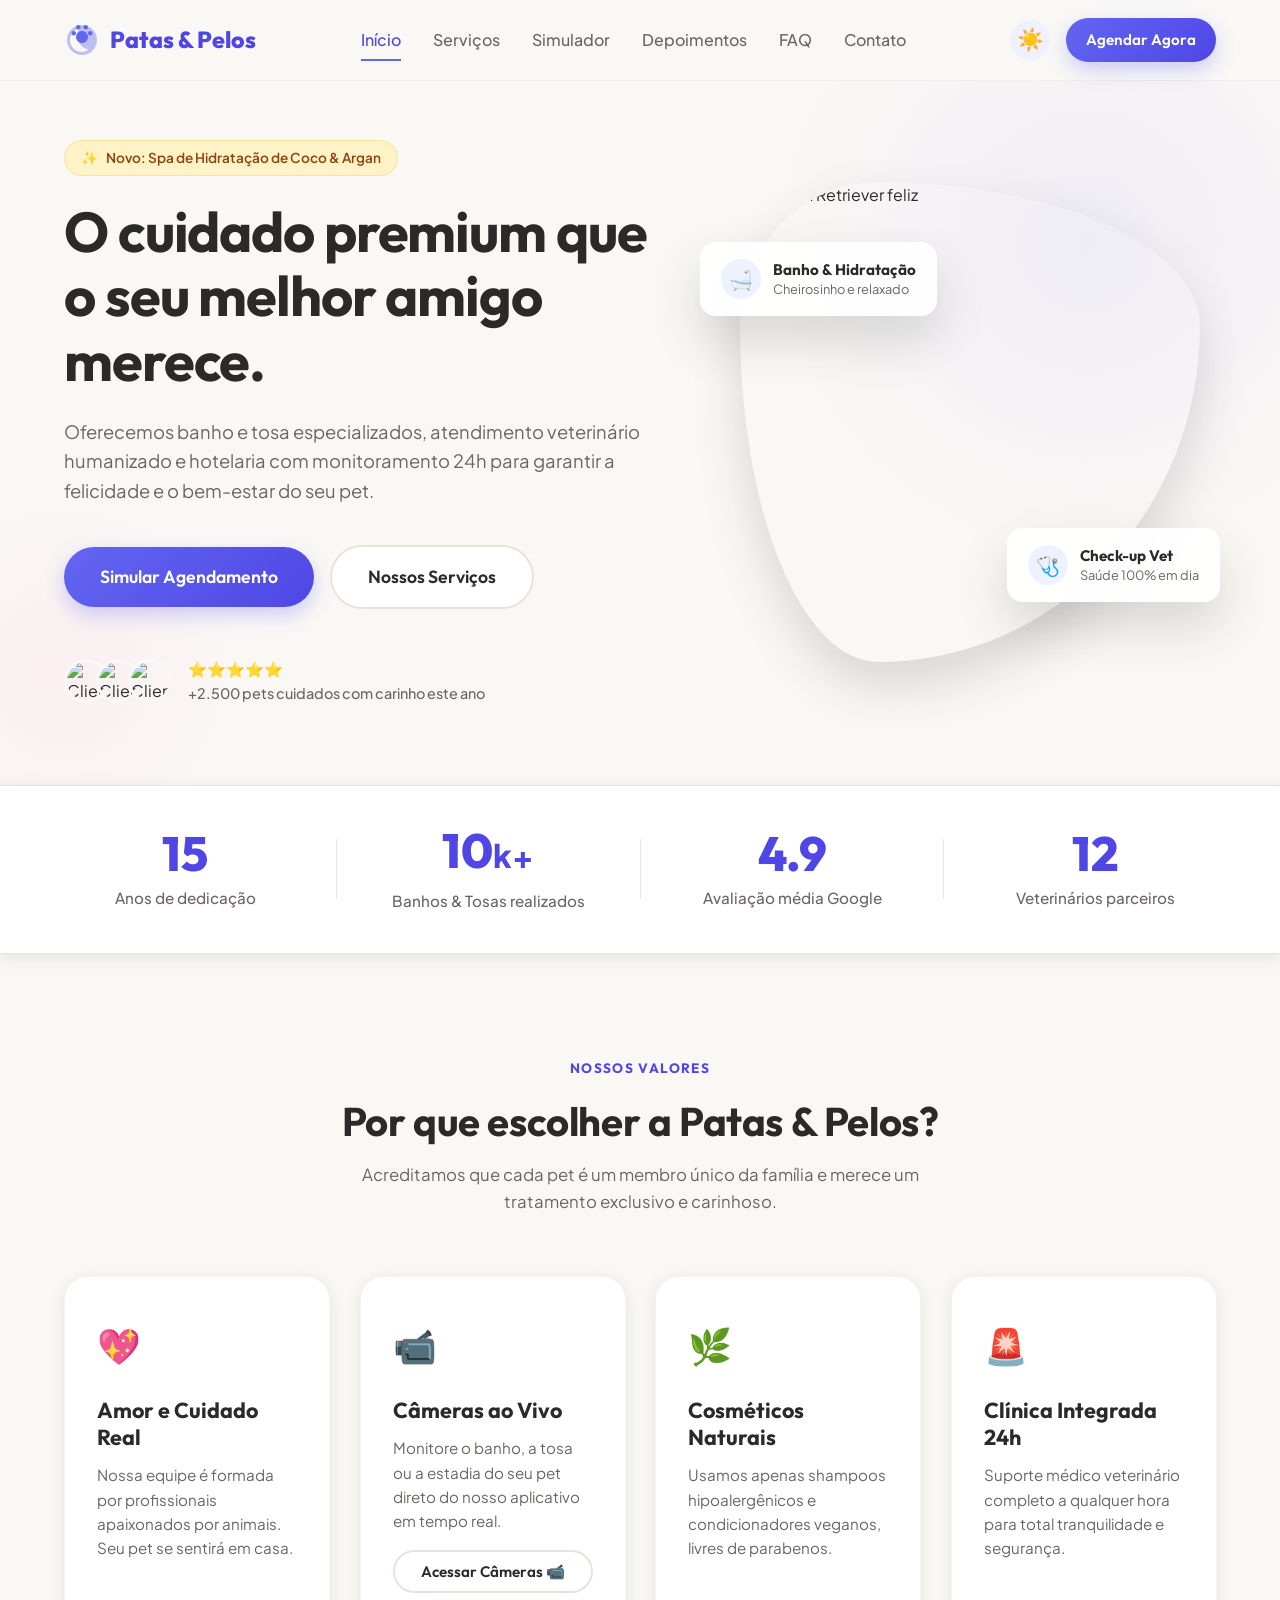
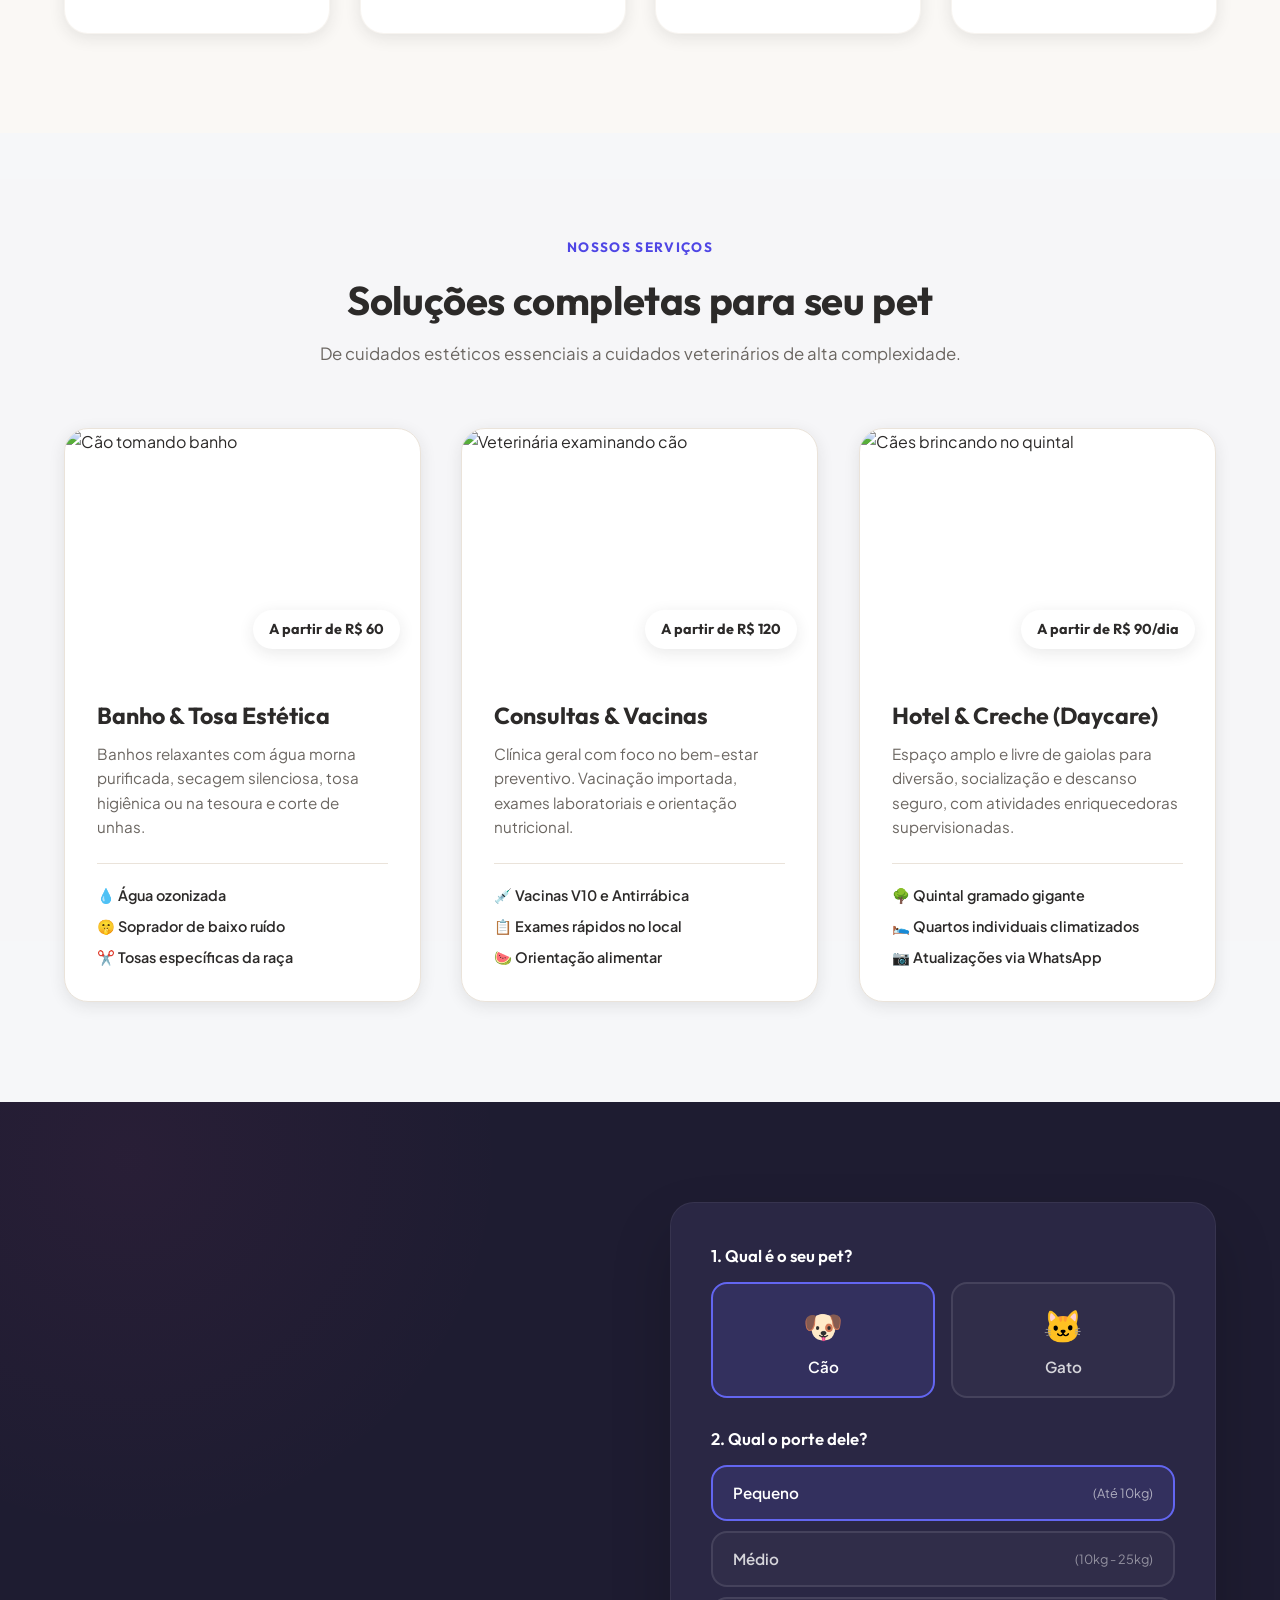
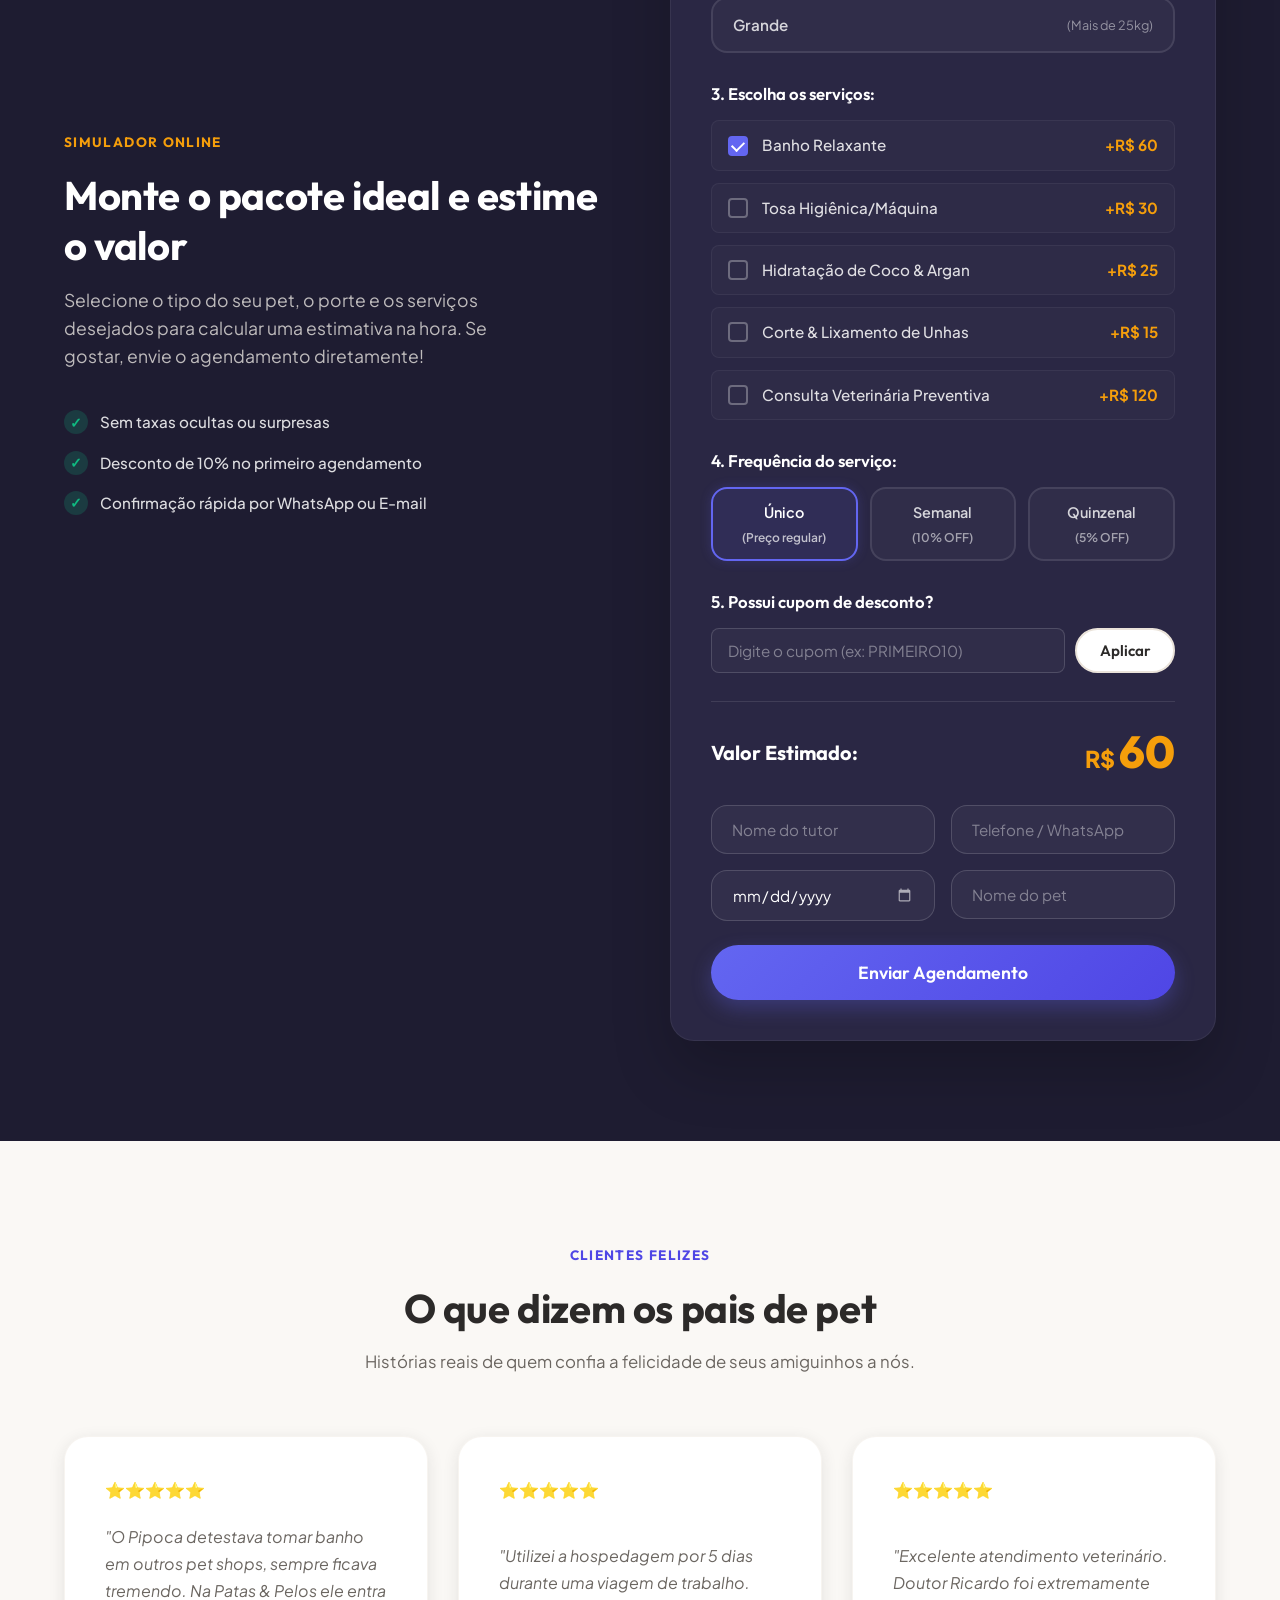
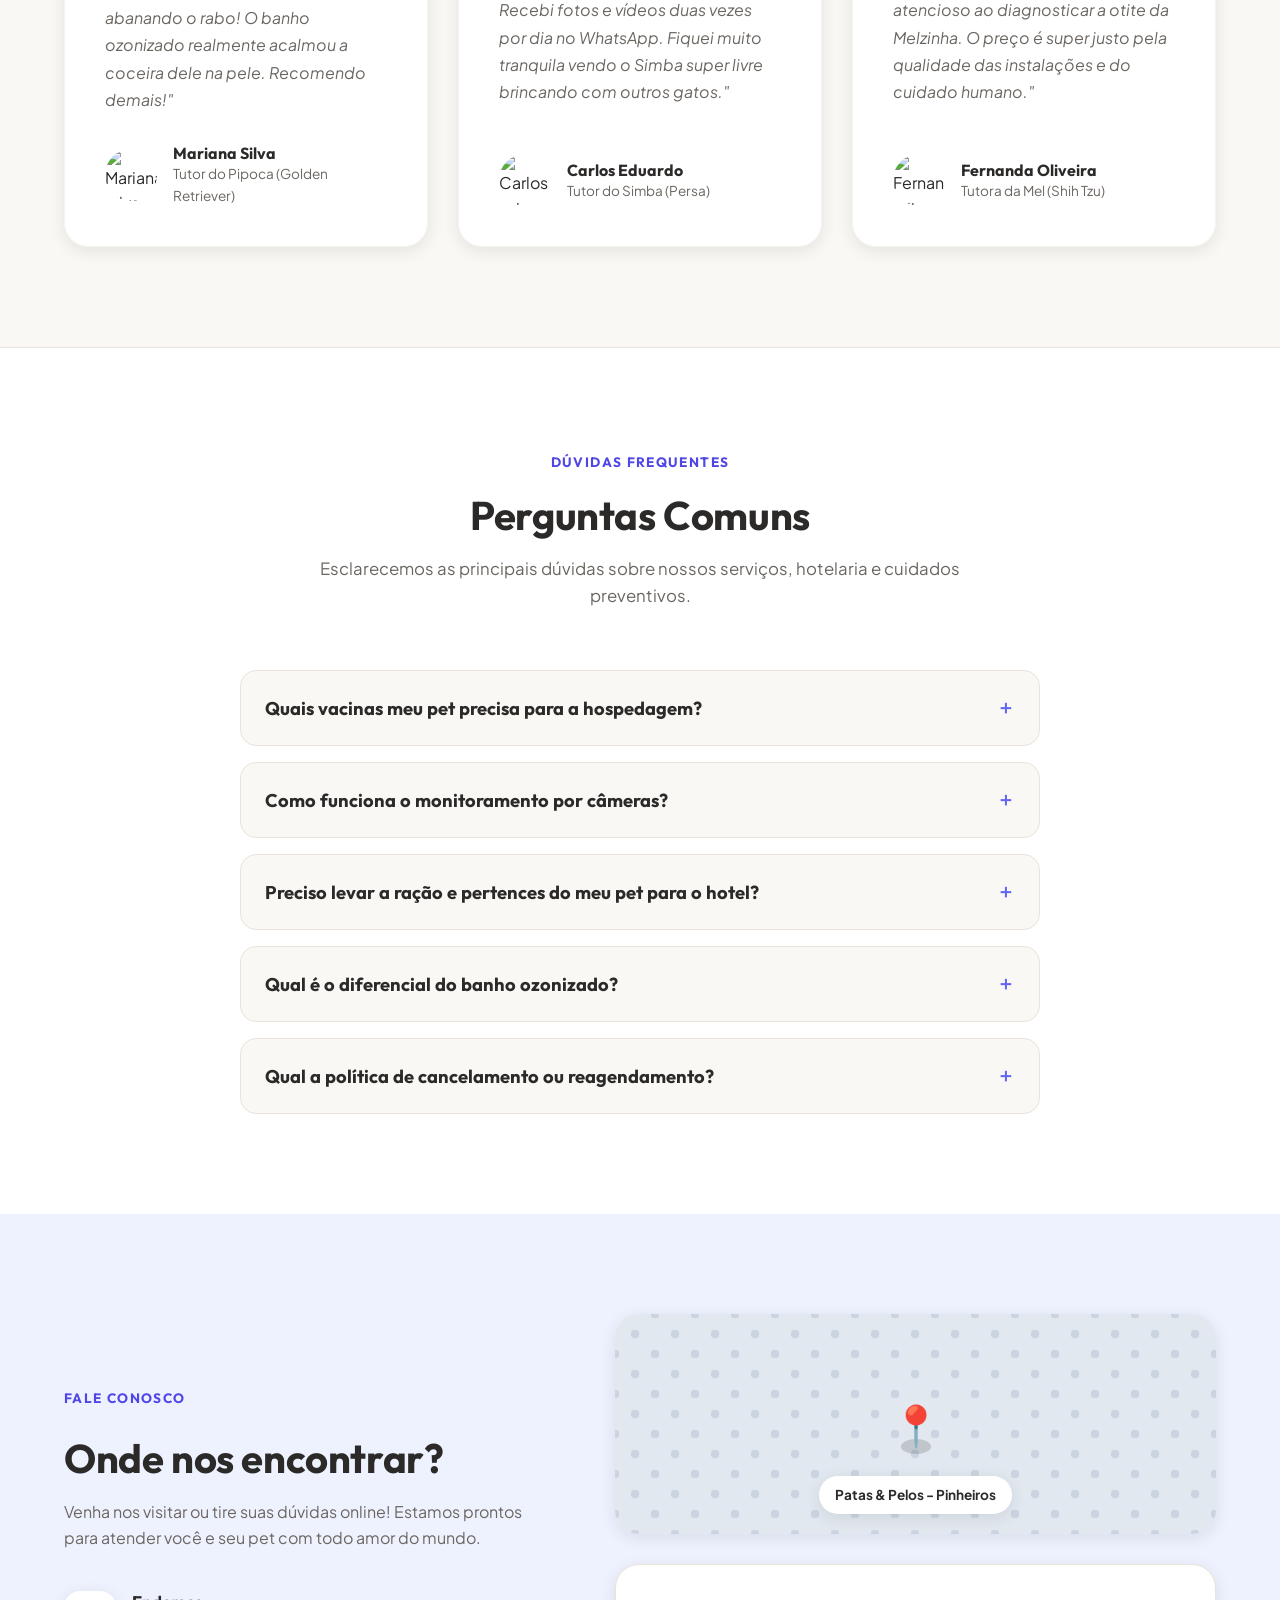
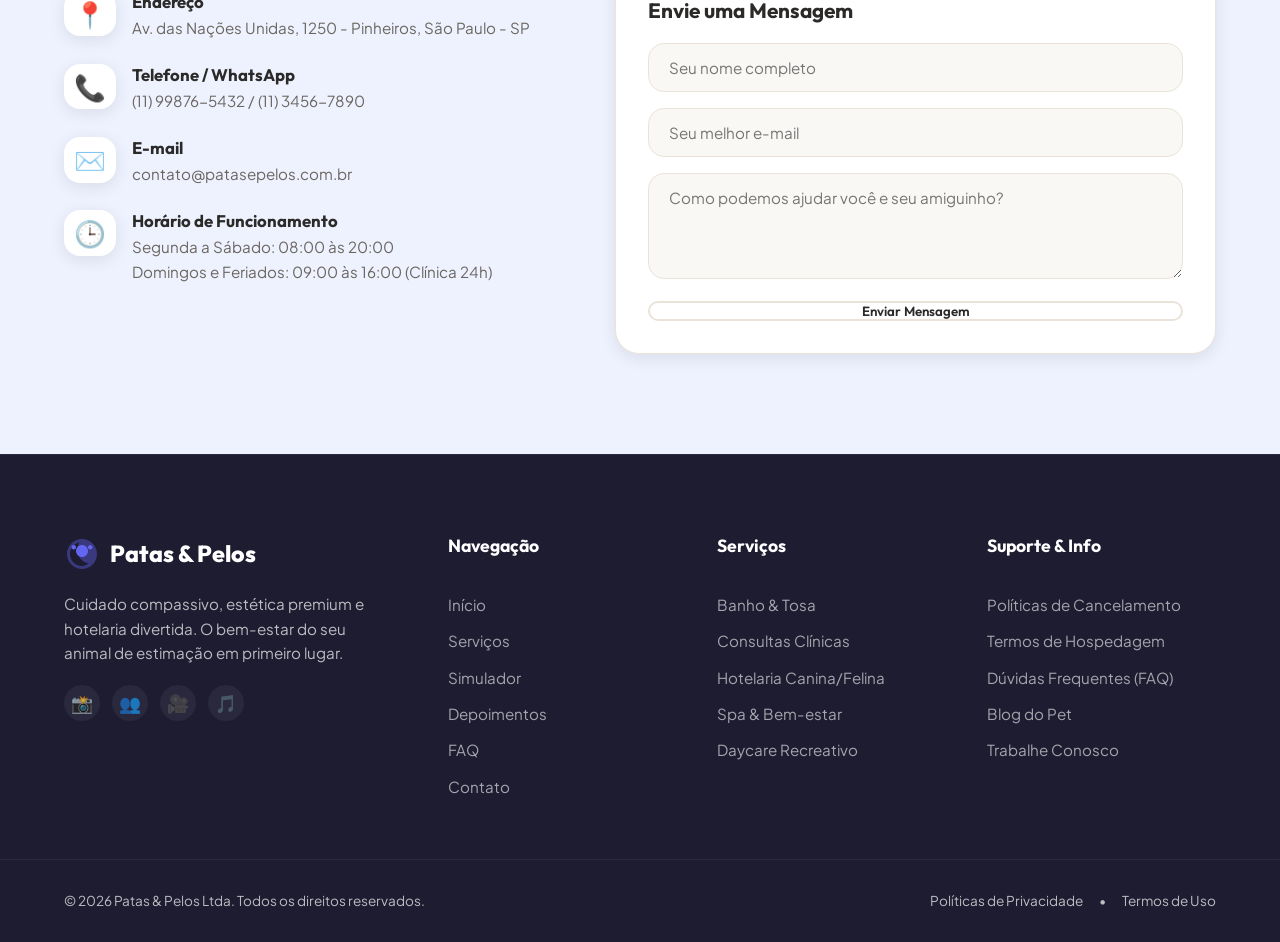
==== index.html @ adc5eb84 "firt-commit" ====
<!DOCTYPE html>
<html lang="pt-BR">
<head>
    <meta charset="UTF-8">
    <meta name="viewport" content="width=device-width, initial-scale=1.0">
    <meta name="description" content="Patas & Pelos - O pet shop premium com banho, tosa, clínica veterinária e hotelaria de excelência para o seu melhor amigo.">
    <title>Patas & Pelos | Pet Shop & Estética Premium</title>
    
    <!-- Google Fonts -->
    <link rel="preconnect" href="https://fonts.googleapis.com">
    <link rel="preconnect" href="https://fonts.gstatic.com" crossorigin>
    <link href="https://fonts.googleapis.com/css2?family=Outfit:wght@300;400;500;600;700;800&family=Plus+Jakarta+Sans:wght@300;400;500;600;700&display=swap" rel="stylesheet">
    
    <!-- Stylesheet -->
    <link rel="stylesheet" href="styles.css">
    <link rel="stylesheet" href="css/animations.css">
</head>
<body>

    <!-- Header / Navigation -->
    <header class="header" id="header">
        <div class="container header-container">
            <a href="#" class="logo" id="nav-logo">
                <svg viewBox="0 0 24 24" fill="none" xmlns="http://www.w3.org/2000/svg" class="logo-icon">
                    <path d="M12 14C14.2091 14 16 12.2091 16 10C16 7.79086 14.2091 6 12 6C9.79086 6 8 7.79086 8 10C8 12.2091 9.79086 14 12 14Z" fill="currentColor"/>
                    <path d="M12 2C6.48 2 2 6.48 2 12C2 17.52 6.48 22 12 22C17.52 22 22 17.52 22 12C22 6.48 17.52 2 12 2ZM12 20C7.58 20 4 16.42 4 12C4 8.24 6.62 5.09 10.14 4.29C9.4 5.92 9 7.71 9 9.61C9 13.96 12.19 17.56 16.3 18.23C15.17 19.34 13.67 20 12 20Z" fill="currentColor" opacity="0.4"/>
                    <path d="M6.5 9C7.32843 9 8 8.32843 8 7.5C8 6.67157 7.32843 6 6.5 6C5.67157 6 5 6.67157 5 7.5C5 8.32843 5.67157 9 6.5 9Z" fill="currentColor"/>
                    <path d="M17.5 9C18.3284 9 19 8.32843 19 7.5C19 6.67157 18.3284 6 17.5 6C16.6716 6 16 6.67157 16 7.5C16 8.32843 16.6716 9 17.5 9Z" fill="currentColor"/>
                    <path d="M9.5 5C10.3284 5 11 4.32843 11 3.5C11 2.67157 10.3284 2 9.5 2C8.67157 2 8 2.67157 8 3.5C8 4.32843 8.67157 5 9.5 5Z" fill="currentColor"/>
                    <path d="M14.5 5C15.3284 5 16 4.32843 16 3.5C16 2.67157 15.3284 2 14.5 2C13.6716 2 13 2.67157 13 3.5C13 4.32843 13.6716 5 14.5 5Z" fill="currentColor"/>
                </svg>
                <span class="logo-text">Patas & Pelos</span>
            </a>
            
            <nav class="nav-menu" id="nav-menu">
                <a href="#inicio" class="nav-link active">Início</a>
                <a href="#servicos" class="nav-link">Serviços</a>
                <a href="#calculadora" class="nav-link">Simulador</a>
                <a href="#depoimentos" class="nav-link">Depoimentos</a>
                <a href="#faq" class="nav-link">FAQ</a>
                <a href="#contato" class="nav-link">Contato</a>
            </nav>

            <div class="header-actions">
                <button class="theme-toggle" id="theme-toggle" aria-label="Alternar Tema">
                    <span class="theme-toggle-icon">☀️</span>
                </button>
                <a href="#calculadora" class="btn btn-primary btn-sm" id="btn-header-cta">Agendar Agora</a>
                <button class="mobile-menu-toggle" id="menu-toggle" aria-label="Abrir Menu">
                    <span class="bar"></span>
                    <span class="bar"></span>
                    <span class="bar"></span>
                </button>
            </div>
        </div>
    </header>

    <!-- Hero Section -->
    <section class="hero" id="inicio">
        <div class="container hero-container">
            <div class="hero-content">
                <div class="badge-promo">
                    <span class="badge-icon">✨</span>
                    <span>Novo: Spa de Hidratação de Coco & Argan</span>
                </div>
                <h1 class="hero-title">O cuidado premium que o seu melhor amigo merece.</h1>
                <p class="hero-subtitle">Oferecemos banho e tosa especializados, atendimento veterinário humanizado e hotelaria com monitoramento 24h para garantir a felicidade e o bem-estar do seu pet.</p>
                
                <div class="hero-buttons">
                    <a href="#calculadora" class="btn btn-primary btn-lg" id="hero-cta-primary">Simular Agendamento</a>
                    <a href="#servicos" class="btn btn-secondary btn-lg" id="hero-cta-secondary">Nossos Serviços</a>
                </div>

                <div class="hero-trust">
                    <div class="avatars">
                        <img src="https://images.unsplash.com/photo-1534528741775-53994a69daeb?auto=format&fit=crop&w=80&h=80&q=80" alt="Cliente 1" class="avatar-img">
                        <img src="https://images.unsplash.com/photo-1507003211169-0a1dd7228f2d?auto=format&fit=crop&w=80&h=80&q=80" alt="Cliente 2" class="avatar-img">
                        <img src="https://images.unsplash.com/photo-1494790108377-be9c29b29330?auto=format&fit=crop&w=80&h=80&q=80" alt="Cliente 3" class="avatar-img">
                    </div>
                    <div class="trust-text">
                        <div class="stars">⭐⭐⭐⭐⭐</div>
                        <p>+2.500 pets cuidados com carinho este ano</p>
                    </div>
                </div>
            </div>
            
            <div class="hero-media">
                <div class="hero-image-wrapper">
                    <img src="https://images.unsplash.com/photo-1543466835-00a7907e9de1?auto=format&fit=crop&w=800&q=80" alt="Golden Retriever feliz" class="hero-main-img">
                    <div class="floating-card floating-card-1">
                        <div class="icon-circle">🛁</div>
                        <div>
                            <h4>Banho & Hidratação</h4>
                            <p>Cheirosinho e relaxado</p>
                        </div>
                    </div>
                    <div class="floating-card floating-card-2">
                        <div class="icon-circle">🩺</div>
                        <div>
                            <h4>Check-up Vet</h4>
                            <p>Saúde 100% em dia</p>
                        </div>
                    </div>
                </div>
            </div>
        </div>
    </section>

    <!-- Stats Section -->
    <section class="stats-bar">
        <div class="container stats-container">
            <div class="stat-item reveal delay-100">
                <span class="stat-number" data-target="15">0</span>
                <span class="stat-label">Anos de dedicação</span>
            </div>
            <div class="stat-divider"></div>
            <div class="stat-item reveal delay-200">
                <span class="stat-number" data-target="10">0</span><span class="stat-suffix">k+</span>
                <span class="stat-label">Banhos & Tosas realizados</span>
            </div>
            <div class="stat-divider"></div>
            <div class="stat-item reveal delay-300">
                <span class="stat-number" data-target="4.9">0</span>
                <span class="stat-label">Avaliação média Google</span>
            </div>
            <div class="stat-divider"></div>
            <div class="stat-item reveal delay-400">
                <span class="stat-number" data-target="12">0</span>
                <span class="stat-label">Veterinários parceiros</span>
            </div>
        </div>
    </section>

    <!-- Benefits / Why Us -->
    <section class="benefits">
        <div class="container">
            <div class="section-header reveal">
                <span class="section-tag">Nossos Valores</span>
                <h2 class="section-title">Por que escolher a Patas & Pelos?</h2>
                <p class="section-description">Acreditamos que cada pet é um membro único da família e merece um tratamento exclusivo e carinhoso.</p>
            </div>
            
            <div class="grid-benefits">
                <div class="benefit-card reveal delay-100">
                    <div class="benefit-icon">💖</div>
                    <h3>Amor e Cuidado Real</h3>
                    <p>Nossa equipe é formada por profissionais apaixonados por animais. Seu pet se sentirá em casa.</p>
                </div>
                <div class="benefit-card reveal delay-200">
                    <div class="benefit-icon">📹</div>
                    <h3>Câmeras ao Vivo</h3>
                    <p>Monitore o banho, a tosa ou a estadia do seu pet direto do nosso aplicativo em tempo real.</p>
                    <button type="button" class="btn btn-secondary btn-sm btn-benefit-cta" id="btn-open-cameras" style="margin-top: 16px; width: 100%;">Acessar Câmeras 📹</button>
                </div>
                <div class="benefit-card reveal delay-300">
                    <div class="benefit-icon">🌿</div>
                    <h3>Cosméticos Naturais</h3>
                    <p>Usamos apenas shampoos hipoalergênicos e condicionadores veganos, livres de parabenos.</p>
                </div>
                <div class="benefit-card reveal delay-400">
                    <div class="benefit-icon">🚨</div>
                    <h3>Clínica Integrada 24h</h3>
                    <p>Suporte médico veterinário completo a qualquer hora para total tranquilidade e segurança.</p>
                </div>
            </div>
        </div>
    </section>

    <!-- Services Section -->
    <section class="services" id="servicos">
        <div class="container">
            <div class="section-header reveal">
                <span class="section-tag">Nossos Serviços</span>
                <h2 class="section-title">Soluções completas para seu pet</h2>
                <p class="section-description">De cuidados estéticos essenciais a cuidados veterinários de alta complexidade.</p>
            </div>

            <div class="grid-services">
                <!-- Service 1 -->
                <div class="service-card reveal delay-100">
                    <div class="service-img-wrapper">
                        <img src="https://images.unsplash.com/photo-1516734212186-a967f81ad0d7?auto=format&fit=crop&w=600&q=80" alt="Cão tomando banho" class="service-img">
                        <span class="service-price-tag">A partir de R$ 60</span>
                    </div>
                    <div class="service-info">
                        <h3>Banho & Tosa Estética</h3>
                        <p>Banhos relaxantes com água morna purificada, secagem silenciosa, tosa higiênica ou na tesoura e corte de unhas.</p>
                        <ul class="service-features">
                            <li>💧 Água ozonizada</li>
                            <li>🤫 Soprador de baixo ruído</li>
                            <li>✂️ Tosas específicas da raça</li>
                        </ul>
                    </div>
                </div>

                <!-- Service 2 -->
                <div class="service-card reveal delay-200">
                    <div class="service-img-wrapper">
                        <img src="https://images.unsplash.com/photo-1584132967334-10e028bd69f7?auto=format&fit=crop&w=600&q=80" alt="Veterinária examinando cão" class="service-img">
                        <span class="service-price-tag">A partir de R$ 120</span>
                    </div>
                    <div class="service-info">
                        <h3>Consultas & Vacinas</h3>
                        <p>Clínica geral com foco no bem-estar preventivo. Vacinação importada, exames laboratoriais e orientação nutricional.</p>
                        <ul class="service-features">
                            <li>💉 Vacinas V10 e Antirrábica</li>
                            <li>📋 Exames rápidos no local</li>
                            <li>🍉 Orientação alimentar</li>
                        </ul>
                    </div>
                </div>

                <!-- Service 3 -->
                <div class="service-card reveal delay-300">
                    <div class="service-img-wrapper">
                        <img src="https://images.unsplash.com/photo-1548199973-03cce0bbc87b?auto=format&fit=crop&w=600&q=80" alt="Cães brincando no quintal" class="service-img">
                        <span class="service-price-tag">A partir de R$ 90/dia</span>
                    </div>
                    <div class="service-info">
                        <h3>Hotel & Creche (Daycare)</h3>
                        <p>Espaço amplo e livre de gaiolas para diversão, socialização e descanso seguro, com atividades enriquecedoras supervisionadas.</p>
                        <ul class="service-features">
                            <li>🌳 Quintal gramado gigante</li>
                            <li>🛌 Quartos individuais climatizados</li>
                            <li>📷 Atualizações via WhatsApp</li>
                        </ul>
                    </div>
                </div>
            </div>
        </div>
    </section>

    <!-- Interactive Price Calculator Section -->
    <section class="calculator-section" id="calculadora">
        <div class="container calculator-container">
            <div class="calc-text">
                <span class="section-tag tag-light">Simulador Online</span>
                <h2 class="section-title">Monte o pacote ideal e estime o valor</h2>
                <p>Selecione o tipo do seu pet, o porte e os serviços desejados para calcular uma estimativa na hora. Se gostar, envie o agendamento diretamente!</p>
                
                <div class="calculator-highlights">
                    <div class="calc-highlight-item">
                        <span class="chk-icon">✓</span>
                        <p>Sem taxas ocultas ou surpresas</p>
                    </div>
                    <div class="calc-highlight-item">
                        <span class="chk-icon">✓</span>
                        <p>Desconto de 10% no primeiro agendamento</p>
                    </div>
                    <div class="calc-highlight-item">
                        <span class="chk-icon">✓</span>
                        <p>Confirmação rápida por WhatsApp ou E-mail</p>
                    </div>
                </div>
            </div>

            <div class="calc-card">
                <form id="booking-form">
                    <!-- Step 1: Pet Type -->
                    <div class="form-group">
                        <label class="form-label">1. Qual é o seu pet?</label>
                        <div class="radio-tile-group">
                            <label class="radio-tile-label">
                                <input type="radio" name="pet-type" value="dog" checked class="radio-tile-input">
                                <span class="radio-tile">
                                    <span class="radio-tile-icon">🐶</span>
                                    <span class="radio-tile-text">Cão</span>
                                </span>
                            </label>
                            <label class="radio-tile-label">
                                <input type="radio" name="pet-type" value="cat" class="radio-tile-input">
                                <span class="radio-tile">
                                    <span class="radio-tile-icon">🐱</span>
                                    <span class="radio-tile-text">Gato</span>
                                </span>
                            </label>
                        </div>
                    </div>

                    <!-- Step 2: Pet Size -->
                    <div class="form-group">
                        <label class="form-label">2. Qual o porte dele?</label>
                        <div class="size-selector">
                            <label class="size-option">
                                <input type="radio" name="pet-size" value="small" checked class="size-input">
                                <span class="size-box">Pequeno <small>(Até 10kg)</small></span>
                            </label>
                            <label class="size-option">
                                <input type="radio" name="pet-size" value="medium" class="size-input">
                                <span class="size-box">Médio <small>(10kg - 25kg)</small></span>
                            </label>
                            <label class="size-option">
                                <input type="radio" name="pet-size" value="large" class="size-input">
                                <span class="size-box">Grande <small>(Mais de 25kg)</small></span>
                            </label>
                        </div>
                    </div>

                    <!-- Step 3: Select Services -->
                    <div class="form-group">
                        <label class="form-label">3. Escolha os serviços:</label>
                        <div class="services-checkbox-list">
                            <label class="checkbox-item">
                                <input type="checkbox" name="calc-service" value="banho" checked class="checkbox-input">
                                <span class="checkbox-control"></span>
                                <span class="checkbox-label-text">Banho Relaxante <span class="price-val" id="p-banho">+R$ 60</span></span>
                            </label>
                            <label class="checkbox-item">
                                <input type="checkbox" name="calc-service" value="tosa" class="checkbox-input">
                                <span class="checkbox-control"></span>
                                <span class="checkbox-label-text">Tosa Higiênica/Máquina <span class="price-val" id="p-tosa">+R$ 30</span></span>
                            </label>
                            <label class="checkbox-item">
                                <input type="checkbox" name="calc-service" value="hidra" class="checkbox-input">
                                <span class="checkbox-control"></span>
                                <span class="checkbox-label-text">Hidratação de Coco & Argan <span class="price-val" id="p-hidra">+R$ 25</span></span>
                            </label>
                            <label class="checkbox-item">
                                <input type="checkbox" name="calc-service" value="unha" class="checkbox-input">
                                <span class="checkbox-control"></span>
                                <span class="checkbox-label-text">Corte & Lixamento de Unhas <span class="price-val" id="p-unha">+R$ 15</span></span>
                            </label>
                            <label class="checkbox-item">
                                <input type="checkbox" name="calc-service" value="consulta" class="checkbox-input">
                                <span class="checkbox-control"></span>
                                <span class="checkbox-label-text">Consulta Veterinária Preventiva <span class="price-val" id="p-consulta">+R$ 120</span></span>
                            </label>
                        </div>
                    </div>

                    <!-- Step 4: Frequency -->
                    <div class="form-group">
                        <label class="form-label">4. Frequência do serviço:</label>
                        <div class="frequency-selector">
                            <label class="freq-option">
                                <input type="radio" name="service-freq" value="once" checked class="freq-input">
                                <span class="freq-box">Único <small>(Preço regular)</small></span>
                            </label>
                            <label class="freq-option">
                                <input type="radio" name="service-freq" value="weekly" class="freq-input">
                                <span class="freq-box">Semanal <small>(10% OFF)</small></span>
                            </label>
                            <label class="freq-option">
                                <input type="radio" name="service-freq" value="fortnightly" class="freq-input">
                                <span class="freq-box">Quinzenal <small>(5% OFF)</small></span>
                            </label>
                        </div>
                    </div>

                    <!-- Step 5: Promo Coupon -->
                    <div class="form-group">
                        <label class="form-label">5. Possui cupom de desconto?</label>
                        <div class="coupon-input-wrapper">
                            <input type="text" id="coupon-code" placeholder="Digite o cupom (ex: PRIMEIRO10)" class="form-input coupon-input">
                            <button type="button" id="btn-apply-coupon" class="btn btn-secondary btn-sm">Aplicar</button>
                        </div>
                        <span id="coupon-feedback" class="coupon-feedback"></span>
                    </div>

                    <hr class="calc-divider">

                    <!-- Detailed Price Breakdown -->
                    <div class="price-breakdown" id="price-breakdown" style="display: none; margin-bottom: 20px;">
                        <div class="breakdown-row">
                            <span>Subtotal:</span>
                            <span id="val-subtotal">R$ 0,00</span>
                        </div>
                        <div class="breakdown-row" id="row-discount-freq" style="display: none;">
                            <span>Desconto Frequência:</span>
                            <span id="val-discount-freq" style="color: var(--success);">-R$ 0,00</span>
                        </div>
                        <div class="breakdown-row" id="row-discount-coupon" style="display: none;">
                            <span>Desconto Cupom:</span>
                            <span id="val-discount-coupon" style="color: var(--success);">-R$ 0,00</span>
                        </div>
                    </div>

                    <!-- Live Total Display -->
                    <div class="price-display-wrapper">
                        <span class="price-display-label">Valor Estimado:</span>
                        <div class="price-display-amount">
                            <span class="currency">R$</span>
                            <span class="value" id="calc-total">60</span>
                        </div>
                    </div>

                    <!-- Booking Details -->
                    <div class="booking-fields">
                        <div class="form-row">
                            <div class="input-wrapper">
                                <input type="text" placeholder="Nome do tutor" required class="form-input" id="tut-name">
                            </div>
                            <div class="input-wrapper">
                                <input type="text" placeholder="Telefone / WhatsApp" required class="form-input" id="tut-phone">
                            </div>
                        </div>
                        <div class="form-row">
                            <div class="input-wrapper">
                                <input type="date" required class="form-input" id="tut-date">
                            </div>
                            <div class="input-wrapper">
                                <input type="text" placeholder="Nome do pet" required class="form-input" id="pet-name">
                            </div>
                        </div>
                    </div>

                    <button type="submit" class="btn btn-primary btn-block btn-lg" id="btn-submit-booking">Enviar Agendamento</button>
                </form>
            </div>
        </div>
    </section>

    <!-- Testimonials Section -->
    <section class="testimonials" id="depoimentos">
        <div class="container">
            <div class="section-header reveal">
                <span class="section-tag">Clientes Felizes</span>
                <h2 class="section-title">O que dizem os pais de pet</h2>
                <p class="section-description">Histórias reais de quem confia a felicidade de seus amiguinhos a nós.</p>
            </div>

            <div class="testimonials-grid">
                <div class="testimonial-card reveal-zoom delay-100">
                    <div class="t-rating">⭐⭐⭐⭐⭐</div>
                    <p class="t-text">"O Pipoca detestava tomar banho em outros pet shops, sempre ficava tremendo. Na Patas &amp; Pelos ele entra abanando o rabo! O banho ozonizado realmente acalmou a coceira dele na pele. Recomendo demais!"</p>
                    <div class="t-author">
                        <img src="https://images.unsplash.com/photo-1544005313-94ddf0286df2?auto=format&fit=crop&w=100&h=100&q=80" alt="Mariana Silva" class="t-avatar">
                        <div>
                            <h4>Mariana Silva</h4>
                            <p>Tutor do Pipoca (Golden Retriever)</p>
                        </div>
                    </div>
                </div>

                <div class="testimonial-card reveal-zoom delay-200">
                    <div class="t-rating">⭐⭐⭐⭐⭐</div>
                    <p class="t-text">"Utilizei a hospedagem por 5 dias durante uma viagem de trabalho. Recebi fotos e vídeos duas vezes por dia no WhatsApp. Fiquei muito tranquila vendo o Simba super livre brincando com outros gatos."</p>
                    <div class="t-author">
                        <img src="https://images.unsplash.com/photo-1506794778202-cad84cf45f1d?auto=format&fit=crop&w=100&h=100&q=80" alt="Carlos Eduardo" class="t-avatar">
                        <div>
                            <h4>Carlos Eduardo</h4>
                            <p>Tutor do Simba (Persa)</p>
                        </div>
                    </div>
                </div>

                <div class="testimonial-card reveal-zoom delay-300">
                    <div class="t-rating">⭐⭐⭐⭐⭐</div>
                    <p class="t-text">"Excelente atendimento veterinário. Doutor Ricardo foi extremamente atencioso ao diagnosticar a otite da Melzinha. O preço é super justo pela qualidade das instalações e do cuidado humano."</p>
                    <div class="t-author">
                        <img src="https://images.unsplash.com/photo-1573496359142-b8d87734a5a2?auto=format&fit=crop&w=100&h=100&q=80" alt="Fernanda Oliveira" class="t-avatar">
                        <div>
                            <h4>Fernanda Oliveira</h4>
                            <p>Tutora da Mel (Shih Tzu)</p>
                        </div>
                    </div>
                </div>
            </div>
        </div>
    </section>

    <!-- FAQ Section -->
    <section class="faq" id="faq">
        <div class="container">
            <div class="section-header reveal">
                <span class="section-tag">Dúvidas Frequentes</span>
                <h2 class="section-title">Perguntas Comuns</h2>
                <p class="section-description">Esclarecemos as principais dúvidas sobre nossos serviços, hotelaria e cuidados preventivos.</p>
            </div>

            <div class="faq-accordion">
                <div class="faq-item reveal delay-100">
                    <button class="faq-question">
                        <span>Quais vacinas meu pet precisa para a hospedagem?</span>
                        <span class="faq-icon">＋</span>
                    </button>
                    <div class="faq-answer">
                        <p>Para a segurança de todos os hóspedes, exigimos que as vacinas V10/V8 (para cães), Quádrupla Felina (para gatos), Antirrábica e de Gripe estejam em dia. Também é obrigatório estar com a vermifugação e antipulgas aplicados nos últimos 30 dias.</p>
                    </div>
                </div>

                <div class="faq-item reveal delay-200">
                    <button class="faq-question">
                        <span>Como funciona o monitoramento por câmeras?</span>
                        <span class="faq-icon">＋</span>
                    </button>
                    <div class="faq-answer">
                        <p>Nosso sistema conta com câmeras de alta definição nos principais ambientes. Ao hospedar seu pet ou deixá-lo para banho e tosa, você recebe um link de acesso ou pode visualizar as imagens direto da nossa página ou aplicativo, de forma 100% gratuita.</p>
                    </div>
                </div>

                <div class="faq-item reveal delay-300">
                    <button class="faq-question">
                        <span>Preciso levar a ração e pertences do meu pet para o hotel?</span>
                        <span class="faq-icon">＋</span>
                    </button>
                    <div class="faq-answer">
                        <p>Recomendamos fortemente trazer a ração habitual do seu pet para evitar problemas intestinais por mudança repentina de dieta. Brinquedos, caminha e paninhos com o cheiro da casa também são super bem-vindos para ajudá-lo a se adaptar!</p>
                    </div>
                </div>

                <div class="faq-item reveal delay-400">
                    <button class="faq-question">
                        <span>Qual é o diferencial do banho ozonizado?</span>
                        <span class="faq-icon">＋</span>
                    </button>
                    <div class="faq-answer">
                        <p>O banho com água ozonizada possui propriedades bactericidas, fungicidas e cicatrizantes. Ele limpa profundamente a pele do pet, ajuda a tratar coceiras e dermatites, acelera cicatrizações e deixa a pelagem muito mais macia e sedosa.</p>
                    </div>
                </div>

                <div class="faq-item reveal delay-500">
                    <button class="faq-question">
                        <span>Qual a política de cancelamento ou reagendamento?</span>
                        <span class="faq-icon">＋</span>
                    </button>
                    <div class="faq-answer">
                        <p>Você pode reagendar ou cancelar qualquer banho ou consulta gratuitamente com até 24h de antecedência. Para a hotelaria em períodos de alta temporada, solicitamos aviso prévio de 5 dias úteis para reembolso do sinal de reserva.</p>
                    </div>
                </div>
            </div>
        </div>
    </section>

    <!-- Contact & Location Section -->
    <section class="contact-section" id="contato">
        <div class="container contact-container">
            <div class="contact-info-panel">
                <span class="section-tag">Fale Conosco</span>
                <h2 class="section-title">Onde nos encontrar?</h2>
                <p>Venha nos visitar ou tire suas dúvidas online! Estamos prontos para atender você e seu pet com todo amor do mundo.</p>
                
                <div class="contact-details">
                    <div class="contact-detail-item">
                        <span class="contact-detail-icon">📍</span>
                        <div>
                            <h4>Endereço</h4>
                            <p>Av. das Nações Unidas, 1250 - Pinheiros, São Paulo - SP</p>
                        </div>
                    </div>
                    <div class="contact-detail-item">
                        <span class="contact-detail-icon">📞</span>
                        <div>
                            <h4>Telefone / WhatsApp</h4>
                            <p>(11) 99876-5432 / (11) 3456-7890</p>
                        </div>
                    </div>
                    <div class="contact-detail-item">
                        <span class="contact-detail-icon">✉️</span>
                        <div>
                            <h4>E-mail</h4>
                            <p>contato@patasepelos.com.br</p>
                        </div>
                    </div>
                    <div class="contact-detail-item">
                        <span class="contact-detail-icon">🕒</span>
                        <div>
                            <h4>Horário de Funcionamento</h4>
                            <p>Segunda a Sábado: 08:00 às 20:00<br>Domingos e Feriados: 09:00 às 16:00 (Clínica 24h)</p>
                        </div>
                    </div>
                </div>
            </div>

            <!-- Map Mock / Contact Form -->
            <div class="contact-interactive-panel">
                <div class="map-container">
                    <!-- Elegant SVG Map Placeholder that looks premium -->
                    <div class="map-placeholder">
                        <div class="map-marker-pulse"></div>
                        <div class="map-marker">📍</div>
                        <span class="map-address-overlay">Patas & Pelos - Pinheiros</span>
                    </div>
                </div>
                <div class="form-container-box">
                    <h3>Envie uma Mensagem</h3>
                    <form id="contact-form">
                        <div class="form-group-direct">
                            <input type="text" placeholder="Seu nome completo" required class="contact-input">
                        </div>
                        <div class="form-group-direct">
                            <input type="email" placeholder="Seu melhor e-mail" required class="contact-input">
                        </div>
                        <div class="form-group-direct">
                            <textarea placeholder="Como podemos ajudar você e seu amiguinho?" rows="4" required class="contact-textarea"></textarea>
                        </div>
                        <button type="submit" class="btn btn-secondary btn-block">Enviar Mensagem</button>
                    </form>
                </div>
            </div>
        </div>
    </section>

    <!-- Footer -->
    <footer class="footer">
        <div class="container footer-container">
            <div class="footer-brand">
                <a href="#" class="logo">
                    <svg viewBox="0 0 24 24" fill="none" xmlns="http://www.w3.org/2000/svg" class="logo-icon">
                        <path d="M12 14C14.2091 14 16 12.2091 16 10C16 7.79086 14.2091 6 12 6C9.79086 6 8 7.79086 8 10C8 12.2091 9.79086 14 12 14Z" fill="currentColor"/>
                        <path d="M12 2C6.48 2 2 6.48 2 12C2 17.52 6.48 22 12 22C17.52 22 22 17.52 22 12C22 6.48 17.52 2 12 2ZM12 20C7.58 20 4 16.42 4 12C4 8.24 6.62 5.09 10.14 4.29C9.4 5.92 9 7.71 9 9.61C9 13.96 12.19 17.56 16.3 18.23C15.17 19.34 13.67 20 12 20Z" fill="currentColor" opacity="0.4"/>
                        <path d="M6.5 9C7.32843 9 8 8.32843 8 7.5C8 6.67157 7.32843 6 6.5 6C5.67157 6 5 6.67157 5 7.5C5 8.32843 5.67157 9 6.5 9Z" fill="currentColor"/>
                        <path d="M17.5 9C18.3284 9 19 8.32843 19 7.5C19 6.67157 18.3284 6 17.5 6C16.6716 6 16 6.67157 16 7.5C16 8.32843 16.6716 9 17.5 9Z" fill="currentColor"/>
                    </svg>
                    <span class="logo-text">Patas & Pelos</span>
                </a>
                <p class="footer-desc">Cuidado compassivo, estética premium e hotelaria divertida. O bem-estar do seu animal de estimação em primeiro lugar.</p>
                <div class="social-links">
                    <a href="#" class="social-icon" aria-label="Instagram">📸</a>
                    <a href="#" class="social-icon" aria-label="Facebook">👥</a>
                    <a href="#" class="social-icon" aria-label="YouTube">🎥</a>
                    <a href="#" class="social-icon" aria-label="TikTok">🎵</a>
                </div>
            </div>

            <div class="footer-links-col">
                <h4>Navegação</h4>
                <a href="#inicio">Início</a>
                <a href="#servicos">Serviços</a>
                <a href="#calculadora">Simulador</a>
                <a href="#depoimentos">Depoimentos</a>
                <a href="#faq">FAQ</a>
                <a href="#contato">Contato</a>
            </div>

            <div class="footer-links-col">
                <h4>Serviços</h4>
                <a href="#servicos">Banho & Tosa</a>
                <a href="#servicos">Consultas Clínicas</a>
                <a href="#servicos">Hotelaria Canina/Felina</a>
                <a href="#servicos">Spa & Bem-estar</a>
                <a href="#servicos">Daycare Recreativo</a>
            </div>

            <div class="footer-links-col">
                <h4>Suporte & Info</h4>
                <a href="#">Políticas de Cancelamento</a>
                <a href="#">Termos de Hospedagem</a>
                <a href="#">Dúvidas Frequentes (FAQ)</a>
                <a href="#">Blog do Pet</a>
                <a href="#">Trabalhe Conosco</a>
            </div>
        </div>
        
        <div class="footer-bottom">
            <div class="container footer-bottom-container">
                <p>&copy; 2026 Patas & Pelos Ltda. Todos os direitos reservados.</p>
                <div class="footer-bottom-links">
                    <a href="#">Políticas de Privacidade</a>
                    <span>•</span>
                    <a href="#">Termos de Uso</a>
                </div>
            </div>
        </div>
    </footer>

    <!-- Success Modal -->
    <div class="modal-overlay" id="success-modal">
        <div class="modal-card">
            <div class="modal-icon">🎉</div>
            <h3>Agendamento Pré-Registrado!</h3>
            <p>Obrigado, <strong id="modal-tut-name">Tutor</strong>! Recebemos a sua simulação de agendamento para o <strong id="modal-pet-name">Pet</strong> no dia <strong id="modal-date">00/00</strong>.</p>
            <div class="modal-summary-box" style="background-color: var(--primary-light); padding: 16px; border-radius: var(--radius-md); margin: 20px 0; text-align: left; font-size: 0.95rem; color: var(--text-primary);">
                <p style="margin-bottom: 8px;"><strong>📅 Frequência:</strong> <span id="modal-summary-freq">Único</span></p>
                <p style="margin-bottom: 0;"><strong>💰 Valor Estimado:</strong> <span id="modal-summary-total">R$ 0,00</span></p>
            </div>
            <p>Nossa equipe entrará em contato via WhatsApp no número <strong id="modal-phone">(00) 00000-0000</strong> em até 30 minutos para confirmar o horário e tirar dúvidas.</p>
            <button class="btn btn-primary btn-block" id="btn-close-modal">Legal, entendi!</button>
        </div>
    </div>

    <!-- Live Cam Modal -->
    <div class="modal-overlay" id="live-cam-modal">
        <div class="modal-card modal-card-lg">
            <button class="modal-close" id="btn-close-live-cam" aria-label="Fechar">&times;</button>
            <div class="live-cam-layout">
                <!-- Sidebar selection -->
                <div class="live-cam-sidebar">
                    <h3>Câmeras 📹</h3>
                    <button class="btn-cam-select active" data-cam="recreacao">
                        <span class="cam-dot"></span> Recreação
                    </button>
                    <button class="btn-cam-select" data-cam="banho">
                        <span class="cam-dot"></span> Banho & Estética
                    </button>
                    <button class="btn-cam-select" data-cam="hotel">
                        <span class="cam-dot"></span> Suítes do Hotel
                    </button>
                </div>
                <!-- Feed Screen -->
                <div class="live-cam-feed-container">
                    <div class="cctv-header">
                        <div class="cctv-title" id="cctv-title">🔴 REC-01 [SALÃO DE RECREAÇÃO]</div>
                        <div class="cctv-time" id="cctv-clock">16/06/2026 23:35:00</div>
                    </div>
                    <div class="cctv-overlay-indicator">
                        <span class="rec-icon"></span> GRAVANDO
                    </div>
                    <div class="live-cam-feed" id="live-cam-feed">
                        <div class="scanlines"></div>
                        <div class="cctv-grid"></div>
                        <div class="cctv-lens-zoom"></div>
                    </div>
                </div>
            </div>
        </div>
    </div>

    <!-- Script file -->
    <script src="script.js"></script>
</body>
</html>
---- styles.css ----
/* ==========================================================================
   DESIGN SYSTEM & VARIABLES
   ========================================================================== */
:root {
    --bg-primary: #FAF8F5;
    --bg-secondary: #FFFFFF;
    --bg-dark: #1E1C31;
    --bg-card-dark: #2A2744;
    --text-primary: #2C2A29;
    --text-secondary: #6B6661;
    --text-light: #F4F0EB;
    
    --primary: #6366F1;         /* Indigo */
    --primary-hover: #4F46E5;
    --primary-light: #EEF2FF;
    --secondary: #EC4899;       /* Rose */
    --secondary-hover: #DB2777;
    --accent: #F59E0B;          /* Amber */
    --accent-light: #FEF3C7;
    --success: #10B981;         /* Emerald */
    --success-light: #D1FAE5;
    
    --border-color: #EAE3DA;
    --border-focus: #A5B4FC;
    
    --radius-lg: 24px;
    --radius-md: 16px;
    --radius-sm: 8px;
    
    --shadow-sm: 0 4px 16px rgba(44, 42, 41, 0.10);
    --shadow-md: 0 12px 30px rgba(99, 102, 241, 0.12);
    --shadow-lg: 0 24px 50px rgba(44, 42, 41, 0.16);
    
    --font-heading: 'Outfit', sans-serif;
    --font-body: 'Plus Jakarta Sans', sans-serif;
    
    --transition-smooth: all 0.3s cubic-bezier(0.4, 0, 0.2, 1);
    
    --header-bg: rgba(250, 248, 245, 0.85);
    --header-border: rgba(234, 227, 218, 0.5);
    --header-shadow: var(--shadow-sm);
    --bg-tinted: rgba(238, 242, 255, 0.35);
}

/* ==========================================================================
   DARK THEME VARIABLES
   ========================================================================== */
[data-theme="dark"] {
    --bg-primary: #0F0D1A;      /* Rich dark violet */
    --bg-secondary: #161426;    /* Dark violet card background */
    --bg-dark: #08070F;
    --bg-card-dark: #1E1B33;
    --text-primary: #FFFFFF;
    --text-secondary: #A09BB9;  /* Cooler text */
    --text-light: #FAF8F5;
    
    --primary: #818CF8;         /* Vibrant indigo */
    --primary-hover: #6366F1;
    --primary-light: rgba(129, 140, 248, 0.15);
    
    --secondary: #F472B6;       /* Hot Pink for dark mode */
    --secondary-hover: #EC4899;
    
    --border-color: #262438;
    --border-focus: #818CF8;
    --success-light: rgba(16, 185, 129, 0.15);
    --accent-light: rgba(245, 158, 11, 0.15);
    
    --header-bg: rgba(15, 13, 26, 0.8);
    --header-border: rgba(129, 140, 248, 0.2);
    --header-shadow: 0 10px 30px rgba(129, 140, 248, 0.08);
    --bg-tinted: #0A0912;
}

[data-theme="dark"] .floating-card {
    background-color: rgba(22, 20, 38, 0.9);
    border-color: rgba(255, 255, 255, 0.08);
}

/* ==========================================================================
   RESET & BASE STYLES
   ========================================================================== */
* {
    margin: 0;
    padding: 0;
    box-sizing: border-box;
    scroll-behavior: smooth;
}

body {
    background-color: var(--bg-primary);
    color: var(--text-primary);
    font-family: var(--font-body);
    font-size: 16px;
    line-height: 1.6;
    overflow-x: hidden;
}

.container {
    width: 100%;
    max-width: 1200px;
    margin: 0 auto;
    padding: 0 24px;
}

h1, h2, h3, h4 {
    font-family: var(--font-heading);
    font-weight: 700;
    color: var(--text-primary);
    line-height: 1.25;
}

a {
    text-decoration: none;
    color: inherit;
    transition: var(--transition-smooth);
}

img {
    max-width: 100%;
    height: auto;
    display: block;
}

/* ==========================================================================
   BUTTONS
   ========================================================================== */
.btn {
    display: inline-flex;
    align-items: center;
    justify-content: center;
    font-family: var(--font-heading);
    font-weight: 600;
    border-radius: 50px;
    border: none;
    cursor: pointer;
    transition: var(--transition-smooth);
    text-align: center;
}

.btn-primary {
    background: linear-gradient(135deg, var(--primary), var(--primary-hover));
    color: #FFFFFF;
    box-shadow: 0 8px 20px rgba(99, 102, 241, 0.3);
}

.btn-primary:hover {
    transform: translateY(-2px);
    box-shadow: 0 12px 25px rgba(99, 102, 241, 0.45);
}

.btn-primary:active {
    transform: translateY(0);
}

.btn-secondary {
    background-color: var(--bg-secondary);
    color: var(--text-primary);
    border: 2px solid var(--border-color);
}

.btn-secondary:hover {
    background-color: var(--primary-light);
    border-color: var(--primary);
    color: var(--primary);
    transform: translateY(-2px);
}

.btn-sm {
    padding: 10px 20px;
    font-size: 0.95rem;
}

.btn-lg {
    padding: 16px 36px;
    font-size: 1.1rem;
}

.btn-block {
    display: flex;
    width: 100%;
}

/* ==========================================================================
   HEADER & NAVIGATION
   ========================================================================== */
.header {
    position: fixed;
    top: 0;
    left: 0;
    width: 100%;
    z-index: 1000;
    background-color: var(--header-bg);
    backdrop-filter: blur(12px);
    border-bottom: 1px solid var(--header-border);
    transition: var(--transition-smooth);
}

.header.scrolled {
    padding: 12px 0;
    box-shadow: var(--header-shadow);
}

.header-container {
    display: flex;
    align-items: center;
    justify-content: space-between;
    height: 80px;
}

.logo {
    display: flex;
    align-items: center;
    gap: 10px;
    font-size: 1.45rem;
    font-weight: 800;
    font-family: var(--font-heading);
    color: var(--primary-hover);
}

.logo-icon {
    width: 36px;
    height: 36px;
    color: var(--primary);
}

.nav-menu {
    display: flex;
    align-items: center;
    gap: 32px;
}

.nav-link {
    font-weight: 500;
    color: var(--text-secondary);
    position: relative;
    padding: 8px 0;
}

.nav-link:hover, .nav-link.active {
    color: var(--primary-hover);
}

.nav-link::after {
    content: '';
    position: absolute;
    bottom: 0;
    left: 0;
    width: 0;
    height: 2px;
    background-color: var(--primary);
    transition: var(--transition-smooth);
}

.nav-link:hover::after, .nav-link.active::after {
    width: 100%;
}

.header-actions {
    display: flex;
    align-items: center;
    gap: 16px;
}

.mobile-menu-toggle {
    display: none;
    flex-direction: column;
    gap: 6px;
    background: none;
    border: none;
    cursor: pointer;
    padding: 4px;
}

.mobile-menu-toggle .bar {
    width: 25px;
    height: 3px;
    background-color: var(--text-primary);
    border-radius: 3px;
    transition: var(--transition-smooth);
}

/* ==========================================================================
   HERO SECTION
   ========================================================================== */
.hero {
    padding-top: 140px;
    padding-bottom: 80px;
    position: relative;
    overflow: hidden;
}

.hero::before {
    content: '';
    position: absolute;
    top: -10%;
    right: -10%;
    width: 50vw;
    height: 50vw;
    background: radial-gradient(circle, rgba(99, 102, 241, 0.08) 0%, rgba(250, 248, 245, 0) 70%);
    z-index: -1;
    border-radius: 50%;
}

.hero::after {
    content: '';
    position: absolute;
    bottom: -10%;
    left: -10%;
    width: 30vw;
    height: 30vw;
    background: radial-gradient(circle, rgba(236, 72, 153, 0.05) 0%, rgba(250, 248, 245, 0) 70%);
    z-index: -1;
    border-radius: 50%;
}

.hero-container {
    display: grid;
    grid-template-columns: 1.1fr 0.9fr;
    gap: 60px;
    align-items: center;
}

.badge-promo {
    display: inline-flex;
    align-items: center;
    gap: 8px;
    background-color: var(--accent-light);
    color: #92400E;
    padding: 6px 16px;
    border-radius: 100px;
    font-size: 0.85rem;
    font-weight: 600;
    margin-bottom: 24px;
    border: 1px solid rgba(245, 158, 11, 0.2);
}

.hero-title {
    font-size: 3.5rem;
    line-height: 1.15;
    margin-bottom: 24px;
    letter-spacing: -0.02em;
}

.hero-subtitle {
    font-size: 1.15rem;
    color: var(--text-secondary);
    margin-bottom: 40px;
    max-width: 580px;
}

.hero-buttons {
    display: flex;
    align-items: center;
    gap: 16px;
    margin-bottom: 48px;
}

.hero-trust {
    display: flex;
    align-items: center;
    gap: 16px;
}

.avatars {
    display: flex;
    align-items: center;
}

.avatar-img {
    width: 44px;
    height: 44px;
    border-radius: 50%;
    object-fit: cover;
    border: 3px solid var(--bg-primary);
    margin-left: -12px;
}

.avatar-img:first-child {
    margin-left: 0;
}

.trust-text p {
    font-size: 0.9rem;
    color: var(--text-secondary);
    font-weight: 500;
}

.stars {
    font-size: 0.95rem;
}

/* Hero media components */
.hero-media {
    position: relative;
    display: flex;
    justify-content: center;
}

.hero-image-wrapper {
    position: relative;
    width: 100%;
    max-width: 460px;
}

.hero-main-img {
    width: 100%;
    height: 480px;
    object-fit: cover;
    border-radius: 30% 70% 70% 30% / 30% 30% 70% 70%;
    box-shadow: var(--shadow-lg);
    animation: morphingPet 15s ease-in-out infinite alternate;
}

@keyframes morphingPet {
    0% {
        border-radius: 30% 70% 70% 30% / 30% 30% 70% 70%;
    }
    50% {
        border-radius: 60% 40% 30% 70% / 60% 30% 70% 40%;
    }
    100% {
        border-radius: 30% 70% 70% 30% / 30% 30% 70% 70%;
    }
}

.floating-card {
    position: absolute;
    background-color: rgba(255, 255, 255, 0.9);
    backdrop-filter: blur(8px);
    border: 1px solid rgba(255, 255, 255, 0.4);
    padding: 16px 20px;
    border-radius: var(--radius-md);
    box-shadow: var(--shadow-lg);
    display: flex;
    align-items: center;
    gap: 12px;
    animation: floatCard 4s ease-in-out infinite alternate;
}

.floating-card-1 {
    top: 60px;
    left: -40px;
}

.floating-card-2 {
    bottom: 60px;
    right: -20px;
    animation-delay: 2s;
}

.icon-circle {
    width: 40px;
    height: 40px;
    border-radius: 50%;
    background-color: var(--primary-light);
    display: flex;
    align-items: center;
    justify-content: center;
    font-size: 1.2rem;
}

.floating-card h4 {
    font-size: 0.95rem;
    font-weight: 700;
}

.floating-card p {
    font-size: 0.8rem;
    color: var(--text-secondary);
}

@keyframes floatCard {
    0% {
        transform: translateY(0);
    }
    100% {
        transform: translateY(-10px);
    }
}

/* ==========================================================================
   STATS BAR
   ========================================================================== */
.stats-bar {
    background-color: var(--bg-secondary);
    padding: 40px 0;
    box-shadow: var(--shadow-sm);
    border-top: 1px solid var(--border-color);
    border-bottom: 1px solid var(--border-color);
}

.stats-container {
    display: flex;
    align-items: center;
    justify-content: space-between;
    flex-wrap: wrap;
    gap: 30px;
}

.stat-item {
    text-align: center;
    flex: 1;
    min-width: 180px;
}

.stat-number {
    font-size: 3rem;
    font-family: var(--font-heading);
    font-weight: 800;
    color: var(--primary-hover);
    line-height: 1;
}

.stat-suffix {
    font-size: 2rem;
    font-weight: 800;
    color: var(--primary-hover);
}

.stat-label {
    display: block;
    font-size: 0.95rem;
    color: var(--text-secondary);
    margin-top: 8px;
    font-weight: 500;
}

.stat-divider {
    width: 1px;
    height: 60px;
    background-color: var(--border-color);
}

/* ==========================================================================
   BENEFITS / WHY US
   ========================================================================== */
.benefits {
    padding: 100px 0;
}

.section-header {
    text-align: center;
    max-width: 650px;
    margin: 0 auto 60px;
}

.section-tag {
    display: inline-block;
    color: var(--primary-hover);
    font-family: var(--font-heading);
    font-weight: 700;
    text-transform: uppercase;
    font-size: 0.85rem;
    letter-spacing: 0.1em;
    margin-bottom: 16px;
}

.tag-light {
    color: var(--accent);
}

.section-title {
    font-size: 2.5rem;
    margin-bottom: 16px;
    letter-spacing: -0.01em;
}

.section-description {
    color: var(--text-secondary);
    font-size: 1.05rem;
}

.grid-benefits {
    display: grid;
    grid-template-columns: repeat(auto-fit, minmax(250px, 1fr));
    gap: 30px;
}

.benefit-card {
    background-color: var(--bg-secondary);
    padding: 40px 32px;
    border-radius: var(--radius-lg);
    box-shadow: var(--shadow-sm);
    border: 1px solid rgba(234, 227, 218, 0.4);
    transition: var(--transition-smooth);
}

.benefit-card:hover {
    transform: translateY(-8px);
    box-shadow: var(--shadow-lg);
    border-color: var(--border-focus);
}

.benefit-icon {
    font-size: 2.2rem;
    margin-bottom: 24px;
}

.benefit-card h3 {
    font-size: 1.35rem;
    margin-bottom: 12px;
}

.benefit-card p {
    color: var(--text-secondary);
    font-size: 0.95rem;
}

/* ==========================================================================
   SERVICES SECTION
   ========================================================================== */
.services {
    padding: 100px 0;
    background-color: var(--bg-tinted);
}

.grid-services {
    display: grid;
    grid-template-columns: repeat(auto-fit, minmax(320px, 1fr));
    gap: 40px;
}

.service-card {
    background-color: var(--bg-secondary);
    border-radius: var(--radius-lg);
    overflow: hidden;
    box-shadow: var(--shadow-sm);
    border: 1px solid var(--border-color);
    transition: var(--transition-smooth);
    display: flex;
    flex-direction: column;
    height: 100%;
}

.service-card:hover {
    transform: translateY(-6px);
    box-shadow: var(--shadow-lg);
}

.service-img-wrapper {
    position: relative;
    height: 240px;
    overflow: hidden;
}

.service-img {
    width: 100%;
    height: 100%;
    object-fit: cover;
    transition: var(--transition-smooth);
}

.service-card:hover .service-img {
    transform: scale(1.06);
}

.service-price-tag {
    position: absolute;
    bottom: 20px;
    right: 20px;
    background-color: var(--bg-secondary);
    color: var(--text-primary);
    font-family: var(--font-heading);
    font-weight: 700;
    padding: 8px 16px;
    border-radius: 50px;
    font-size: 0.9rem;
    box-shadow: var(--shadow-sm);
}

.service-info {
    padding: 32px;
    display: flex;
    flex-direction: column;
    flex-grow: 1;
}

.service-info h3 {
    font-size: 1.45rem;
    margin-bottom: 12px;
}

.service-info p {
    color: var(--text-secondary);
    font-size: 0.95rem;
    margin-bottom: 24px;
    flex-grow: 1;
}

.service-features {
    list-style: none;
    display: flex;
    flex-direction: column;
    gap: 8px;
    border-top: 1px solid var(--border-color);
    padding-top: 20px;
}

.service-features li {
    font-size: 0.9rem;
    font-weight: 600;
    color: var(--text-primary);
}

/* ==========================================================================
   INTERACTIVE CALCULATOR
   ========================================================================== */
.calculator-section {
    padding: 100px 0;
    background-color: var(--bg-dark);
    color: var(--text-light);
    position: relative;
    overflow: hidden;
}

.calculator-section::before {
    content: '';
    position: absolute;
    top: -20%;
    left: -20%;
    width: 60vw;
    height: 60vw;
    background: radial-gradient(circle, rgba(236, 72, 153, 0.05) 0%, rgba(30, 28, 49, 0) 70%);
    z-index: 1;
    border-radius: 50%;
}

.calculator-container {
    display: grid;
    grid-template-columns: 1fr 1fr;
    gap: 60px;
    align-items: center;
    position: relative;
    z-index: 2;
}

.calculator-section .section-title {
    color: #FFFFFF;
}

.calc-text p {
    color: rgba(244, 240, 235, 0.75);
    font-size: 1.1rem;
    margin-bottom: 40px;
    max-width: 480px;
}

.calculator-highlights {
    display: flex;
    flex-direction: column;
    gap: 16px;
}

.calc-highlight-item {
    display: flex;
    align-items: center;
    gap: 12px;
}

.chk-icon {
    width: 24px;
    height: 24px;
    border-radius: 50%;
    background-color: rgba(16, 185, 129, 0.2);
    color: var(--success);
    display: flex;
    align-items: center;
    justify-content: center;
    font-weight: bold;
    font-size: 0.85rem;
}

.calc-highlight-item p {
    margin-bottom: 0;
    font-size: 0.95rem;
    font-weight: 500;
    color: rgba(255, 255, 255, 0.85);
}

/* Calc Card Form */
.calc-card {
    background-color: var(--bg-card-dark);
    border-radius: var(--radius-lg);
    padding: 40px;
    box-shadow: 0 30px 60px rgba(0, 0, 0, 0.2);
    border: 1px solid rgba(255, 255, 255, 0.06);
}

.form-group {
    margin-bottom: 28px;
}

.form-label {
    display: block;
    font-family: var(--font-heading);
    font-weight: 600;
    font-size: 1.05rem;
    margin-bottom: 12px;
    color: #FFFFFF;
}

/* Radio Tiles for Pet Type */
.radio-tile-group {
    display: grid;
    grid-template-columns: 1fr 1fr;
    gap: 16px;
}

.radio-tile-label {
    cursor: pointer;
    display: block;
}

.radio-tile-input {
    display: none;
}

.radio-tile {
    display: flex;
    flex-direction: column;
    align-items: center;
    justify-content: center;
    padding: 16px;
    border-radius: var(--radius-md);
    background-color: rgba(255, 255, 255, 0.03);
    border: 2px solid rgba(255, 255, 255, 0.1);
    transition: var(--transition-smooth);
}

.radio-tile-icon {
    font-size: 2rem;
    margin-bottom: 4px;
}

.radio-tile-text {
    font-size: 0.95rem;
    font-weight: 600;
    color: rgba(255, 255, 255, 0.8);
}

.radio-tile-input:checked + .radio-tile {
    background-color: rgba(99, 102, 241, 0.15);
    border-color: var(--primary);
}

.radio-tile-input:checked + .radio-tile .radio-tile-text {
    color: #FFFFFF;
}

/* Size Selector Option */
.size-selector {
    display: flex;
    flex-direction: column;
    gap: 10px;
}

.size-option {
    cursor: pointer;
}

.size-input {
    display: none;
}

.size-box {
    display: flex;
    align-items: center;
    justify-content: space-between;
    padding: 14px 20px;
    border-radius: var(--radius-md);
    background-color: rgba(255, 255, 255, 0.03);
    border: 2px solid rgba(255, 255, 255, 0.1);
    font-weight: 600;
    font-size: 0.95rem;
    color: rgba(255, 255, 255, 0.8);
    transition: var(--transition-smooth);
}

.size-box small {
    font-weight: normal;
    opacity: 0.6;
}

.size-input:checked + .size-box {
    background-color: rgba(99, 102, 241, 0.15);
    border-color: var(--primary);
    color: #FFFFFF;
}

/* Checkbox lists */
.services-checkbox-list {
    display: flex;
    flex-direction: column;
    gap: 12px;
}

.checkbox-item {
    display: flex;
    align-items: center;
    position: relative;
    cursor: pointer;
    user-select: none;
    font-size: 0.95rem;
    color: rgba(255, 255, 255, 0.85);
    padding: 12px 16px;
    border-radius: var(--radius-sm);
    background-color: rgba(255, 255, 255, 0.02);
    border: 1px solid rgba(255, 255, 255, 0.05);
    transition: var(--transition-smooth);
}

.checkbox-item:hover {
    background-color: rgba(255, 255, 255, 0.04);
}

.checkbox-input {
    position: absolute;
    opacity: 0;
    cursor: pointer;
    height: 0;
    width: 0;
}

.checkbox-control {
    width: 20px;
    height: 20px;
    border-radius: 4px;
    border: 2px solid rgba(255, 255, 255, 0.3);
    margin-right: 14px;
    display: flex;
    align-items: center;
    justify-content: center;
    transition: var(--transition-smooth);
    flex-shrink: 0;
}

.checkbox-input:checked ~ .checkbox-control {
    background-color: var(--primary);
    border-color: var(--primary);
}

.checkbox-control::after {
    content: '';
    width: 6px;
    height: 10px;
    border: solid white;
    border-width: 0 2px 2px 0;
    transform: rotate(45deg);
    display: none;
    margin-bottom: 2px;
}

.checkbox-input:checked ~ .checkbox-control::after {
    display: block;
}

.checkbox-label-text {
    display: flex;
    align-items: center;
    justify-content: space-between;
    width: 100%;
    font-weight: 500;
}

.price-val {
    font-weight: 700;
    color: var(--accent);
}

.calc-divider {
    border: 0;
    height: 1px;
    background-color: rgba(255, 255, 255, 0.1);
    margin: 28px 0;
}

/* Price Display */
.price-display-wrapper {
    display: flex;
    align-items: center;
    justify-content: space-between;
    margin-bottom: 28px;
}

.price-display-label {
    font-family: var(--font-heading);
    font-weight: 700;
    font-size: 1.25rem;
    color: #FFFFFF;
}

.price-display-amount {
    display: flex;
    align-items: baseline;
    gap: 4px;
    color: var(--accent);
}

.price-display-amount .currency {
    font-size: 1.45rem;
    font-weight: 800;
}

.price-display-amount .value {
    font-size: 2.8rem;
    font-family: var(--font-heading);
    font-weight: 800;
    line-height: 1;
}

/* Booking form inputs */
.booking-fields {
    margin-bottom: 24px;
}

.form-row {
    display: grid;
    grid-template-columns: 1fr 1fr;
    gap: 16px;
    margin-bottom: 16px;
}

.form-input {
    width: 100%;
    padding: 14px 20px;
    border-radius: var(--radius-md);
    background-color: rgba(255, 255, 255, 0.04);
    border: 1px solid rgba(255, 255, 255, 0.15);
    color: #FFFFFF;
    font-family: var(--font-body);
    font-size: 0.95rem;
    transition: var(--transition-smooth);
}

.form-input::placeholder {
    color: rgba(255, 255, 255, 0.4);
}

.form-input:focus {
    outline: none;
    border-color: var(--primary);
    background-color: rgba(255, 255, 255, 0.06);
    box-shadow: 0 0 0 3px rgba(99, 102, 241, 0.25);
}

.form-input[type="date"]::-webkit-calendar-picker-indicator {
    filter: invert(1);
    opacity: 0.6;
    cursor: pointer;
}

/* ==========================================================================
   TESTIMONIALS SECTION
   ========================================================================== */
.testimonials {
    padding: 100px 0;
}

.testimonials-grid {
    display: grid;
    grid-template-columns: repeat(auto-fit, minmax(320px, 1fr));
    gap: 30px;
}

.testimonial-card {
    background-color: var(--bg-secondary);
    padding: 40px;
    border-radius: var(--radius-lg);
    box-shadow: var(--shadow-sm);
    border: 1px solid rgba(234, 227, 218, 0.4);
    display: flex;
    flex-direction: column;
    justify-content: space-between;
}

.t-rating {
    margin-bottom: 20px;
}

.t-text {
    color: var(--text-secondary);
    font-size: 1rem;
    font-style: italic;
    margin-bottom: 30px;
    line-height: 1.7;
}

.t-author {
    display: flex;
    align-items: center;
    gap: 16px;
}

.t-avatar {
    width: 52px;
    height: 52px;
    border-radius: 50%;
    object-fit: cover;
}

.t-author h4 {
    font-size: 1rem;
    font-weight: 700;
}

.t-author p {
    font-size: 0.85rem;
    color: var(--text-secondary);
}

/* ==========================================================================
   CONTACT SECTION
   ========================================================================== */
.contact-section {
    padding: 100px 0;
    background-color: var(--primary-light);
}

.contact-container {
    display: grid;
    grid-template-columns: 0.9fr 1.1fr;
    gap: 60px;
    align-items: center;
}

.contact-info-panel .section-title {
    margin-top: 8px;
}

.contact-info-panel > p {
    color: var(--text-secondary);
    margin-bottom: 40px;
}

.contact-details {
    display: flex;
    flex-direction: column;
    gap: 24px;
}

.contact-detail-item {
    display: flex;
    align-items: flex-start;
    gap: 16px;
}

.contact-detail-icon {
    font-size: 1.6rem;
    padding: 10px;
    background-color: var(--bg-secondary);
    border-radius: var(--radius-md);
    box-shadow: var(--shadow-sm);
    line-height: 1;
}

.contact-detail-item h4 {
    font-size: 1.05rem;
    margin-bottom: 4px;
}

.contact-detail-item p {
    font-size: 0.95rem;
    color: var(--text-secondary);
}

.contact-interactive-panel {
    display: flex;
    flex-direction: column;
    gap: 30px;
}

.map-container {
    height: 220px;
    border-radius: var(--radius-lg);
    overflow: hidden;
    position: relative;
    box-shadow: var(--shadow-sm);
}

.map-placeholder {
    width: 100%;
    height: 100%;
    background-color: #E2E8F0;
    background-image: 
        radial-gradient(#CBD5E1 15%, transparent 16%),
        radial-gradient(#CBD5E1 15%, transparent 16%);
    background-size: 40px 40px;
    background-position: 0 0, 20px 20px;
    display: flex;
    flex-direction: column;
    align-items: center;
    justify-content: center;
    position: relative;
}

.map-marker {
    font-size: 2.5rem;
    position: relative;
    z-index: 2;
    animation: bounceMarker 2s infinite alternate;
}

.map-marker-pulse {
    width: 30px;
    height: 15px;
    background: rgba(0, 0, 0, 0.15);
    border-radius: 50%;
    position: absolute;
    bottom: 80px;
    z-index: 1;
    transform: scale(1);
    animation: shadowPulse 2s infinite alternate;
}

@keyframes bounceMarker {
    0% {
        transform: translateY(0);
    }
    100% {
        transform: translateY(-12px);
    }
}

@keyframes shadowPulse {
    0% {
        transform: scale(0.8);
        opacity: 0.8;
    }
    100% {
        transform: scale(1.2);
        opacity: 0.3;
    }
}

.map-address-overlay {
    position: absolute;
    bottom: 20px;
    background-color: var(--bg-secondary);
    color: var(--text-primary);
    padding: 8px 16px;
    border-radius: 50px;
    font-size: 0.85rem;
    font-weight: 700;
    box-shadow: var(--shadow-sm);
}

.form-container-box {
    background-color: var(--bg-secondary);
    border-radius: var(--radius-lg);
    padding: 32px;
    box-shadow: var(--shadow-sm);
    border: 1px solid var(--border-color);
}

.form-container-box h3 {
    margin-bottom: 20px;
    font-size: 1.3rem;
}

.form-group-direct {
    margin-bottom: 16px;
}

.contact-input, .contact-textarea {
    width: 100%;
    padding: 14px 20px;
    border-radius: var(--radius-md);
    background-color: var(--bg-primary);
    border: 1px solid var(--border-color);
    color: var(--text-primary);
    font-family: var(--font-body);
    font-size: 0.95rem;
    transition: var(--transition-smooth);
}

.contact-input:focus, .contact-textarea:focus {
    outline: none;
    border-color: var(--primary);
    box-shadow: 0 0 0 3px rgba(99, 102, 241, 0.15);
    background-color: #FFFFFF;
}

/* ==========================================================================
   FOOTER
   ========================================================================== */
.footer {
    background-color: var(--bg-dark);
    color: rgba(255, 255, 255, 0.7);
    padding: 80px 0 0;
    border-top: 1px solid rgba(255, 255, 255, 0.05);
}

.footer-container {
    display: grid;
    grid-template-columns: 1.5fr 1fr 1fr 1fr;
    gap: 40px;
    margin-bottom: 60px;
}

.footer-brand {
    display: flex;
    flex-direction: column;
    gap: 20px;
}

.footer-brand .logo {
    color: #FFFFFF;
}

.footer-brand .logo-icon {
    color: var(--primary);
}

.footer-desc {
    font-size: 0.95rem;
    line-height: 1.6;
    max-width: 320px;
}

.social-links {
    display: flex;
    gap: 12px;
}

.social-icon {
    width: 36px;
    height: 36px;
    border-radius: 50%;
    background-color: rgba(255, 255, 255, 0.05);
    display: flex;
    align-items: center;
    justify-content: center;
    font-size: 1.1rem;
    transition: var(--transition-smooth);
}

.social-icon:hover {
    background-color: var(--primary);
    color: #FFFFFF;
    transform: translateY(-3px);
}

.footer-links-col h4 {
    color: #FFFFFF;
    font-size: 1.1rem;
    margin-bottom: 24px;
}

.footer-links-col {
    display: flex;
    flex-direction: column;
    gap: 12px;
}

.footer-links-col a {
    font-size: 0.95rem;
    color: rgba(255, 255, 255, 0.6);
}

.footer-links-col a:hover {
    color: #FFFFFF;
    padding-left: 4px;
}

.footer-bottom {
    border-top: 1px solid rgba(255, 255, 255, 0.05);
    padding: 30px 0;
    font-size: 0.85rem;
}

.footer-bottom-container {
    display: flex;
    align-items: center;
    justify-content: space-between;
    flex-wrap: wrap;
    gap: 16px;
}

.footer-bottom-links {
    display: flex;
    gap: 16px;
    align-items: center;
}

.footer-bottom-links a:hover {
    color: #FFFFFF;
}

/* ==========================================================================
   MODAL DIALOGS
   ========================================================================== */
.modal-overlay {
    position: fixed;
    top: 0;
    left: 0;
    width: 100%;
    height: 100%;
    background-color: rgba(30, 28, 49, 0.6);
    backdrop-filter: blur(8px);
    z-index: 2000;
    display: flex;
    align-items: center;
    justify-content: center;
    opacity: 0;
    pointer-events: none;
    transition: var(--transition-smooth);
}

.modal-overlay.open {
    opacity: 1;
    pointer-events: auto;
}

.modal-card {
    background-color: var(--bg-secondary);
    border-radius: var(--radius-lg);
    padding: 48px 40px;
    max-width: 480px;
    width: 90%;
    text-align: center;
    box-shadow: var(--shadow-lg);
    transform: scale(0.9);
    transition: var(--transition-smooth);
}

.modal-overlay.open .modal-card {
    transform: scale(1);
}

.modal-icon {
    font-size: 3.5rem;
    margin-bottom: 24px;
}

.modal-card h3 {
    font-size: 1.6rem;
    margin-bottom: 16px;
}

.modal-card p {
    color: var(--text-secondary);
    font-size: 0.95rem;
    margin-bottom: 16px;
}

.modal-card strong {
    color: var(--text-primary);
}

.modal-card .btn {
    margin-top: 16px;
}

/* ==========================================================================
   MEDIA QUERIES (RESPONSIVENESS)
   ========================================================================== */
@media (max-width: 992px) {
    h1 {
        font-size: 2.8rem;
    }
    
    .hero-container {
        grid-template-columns: 1fr;
        gap: 48px;
        text-align: center;
    }
    
    .hero-subtitle {
        margin-left: auto;
        margin-right: auto;
    }
    
    .hero-buttons {
        justify-content: center;
    }
    
    .hero-trust {
        justify-content: center;
    }
    
    .hero-media {
        order: -1;
    }
    
    .calculator-container {
        grid-template-columns: 1fr;
        gap: 48px;
    }
    
    .calc-text {
        text-align: center;
    }
    
    .calc-text p {
        margin-left: auto;
        margin-right: auto;
    }
    
    .calculator-highlights {
        align-items: center;
    }
    
    .contact-container {
        grid-template-columns: 1fr;
        gap: 48px;
    }
    
    .footer-container {
        grid-template-columns: 1fr 1fr;
    }
}

@media (max-width: 768px) {
    .nav-menu {
        position: fixed;
        top: 80px;
        left: -100%;
        width: 100%;
        height: calc(100vh - 80px);
        background-color: var(--bg-primary);
        flex-direction: column;
        padding: 40px 24px;
        gap: 24px;
        transition: var(--transition-smooth);
        z-index: 999;
        border-top: 1px solid var(--border-color);
    }
    
    .nav-menu.open {
        left: 0;
    }
    
    .mobile-menu-toggle {
        display: flex;
    }
    
    /* Toggle icon state */
    .mobile-menu-toggle.open .bar:nth-child(1) {
        transform: translateY(9px) rotate(45deg);
    }
    .mobile-menu-toggle.open .bar:nth-child(2) {
        opacity: 0;
    }
    .mobile-menu-toggle.open .bar:nth-child(3) {
        transform: translateY(-9px) rotate(-45deg);
    }
    
    .header-actions .btn {
        display: none; /* Hide header booking button on mobile to save space */
    }
    
    .stats-container {
        gap: 20px;
    }
    
    .stat-item {
        min-width: 120px;
        flex: 1 1 40%;
    }
    
    .stat-divider {
        display: none;
    }
    
    .floating-card-1 {
        left: -10px;
    }
    
    .floating-card-2 {
        right: -10px;
    }
}

@media (max-width: 576px) {
    h1 {
        font-size: 2.2rem;
    }
    
    .section-title {
        font-size: 2rem;
    }
    
    .hero-buttons {
        flex-direction: column;
        width: 100%;
    }
    
    .hero-buttons .btn {
        width: 100%;
    }
    
    .calc-card {
        padding: 24px 20px;
    }
    
    .form-row {
        grid-template-columns: 1fr;
        gap: 12px;
    }
    
    .footer-container {
        grid-template-columns: 1fr;
        gap: 30px;
    }
}

/* ==========================================================================
   THEME TOGGLE BUTTON
   ========================================================================== */
.theme-toggle {
    background: none;
    border: none;
    cursor: pointer;
    font-size: 1.35rem;
    padding: 8px;
    border-radius: 50%;
    display: flex;
    align-items: center;
    justify-content: center;
    transition: var(--transition-smooth);
    width: 40px;
    height: 40px;
    background-color: var(--primary-light);
    color: var(--primary);
}

.theme-toggle:hover {
    background-color: var(--primary);
    color: #FFFFFF;
    transform: scale(1.05);
}

[data-theme="dark"] .theme-toggle {
    background-color: rgba(255, 255, 255, 0.05);
    color: var(--accent);
}

[data-theme="dark"] .theme-toggle:hover {
    background-color: var(--accent);
    color: var(--bg-primary);
}

/* ==========================================================================
   FAQ ACCORDION
   ========================================================================== */
.faq {
    padding: 100px 0;
    background-color: var(--bg-secondary);
    border-top: 1px solid var(--border-color);
}

.faq-accordion {
    max-width: 800px;
    margin: 0 auto;
    display: flex;
    flex-direction: column;
    gap: 16px;
}

.faq-item {
    background-color: var(--bg-primary);
    border: 1px solid var(--border-color);
    border-radius: var(--radius-md);
    overflow: hidden;
    transition: var(--transition-smooth);
}

.faq-item:hover {
    border-color: var(--primary);
    box-shadow: var(--shadow-sm);
}

.faq-question {
    width: 100%;
    display: flex;
    justify-content: space-between;
    align-items: center;
    padding: 24px;
    background: none;
    border: none;
    text-align: left;
    font-family: var(--font-heading);
    font-size: 1.15rem;
    font-weight: 700;
    color: var(--text-primary);
    cursor: pointer;
}

.faq-icon {
    font-size: 1.2rem;
    color: var(--primary);
    transition: var(--transition-smooth);
}

.faq-answer {
    max-height: 0;
    overflow: hidden;
    transition: max-height 0.4s ease-out, padding 0.4s ease-out;
    padding: 0 24px;
}

.faq-answer p {
    color: var(--text-secondary);
    font-size: 0.95rem;
    line-height: 1.6;
    padding-bottom: 24px;
}

.faq-item.active {
    border-color: var(--primary);
    box-shadow: var(--shadow-md);
}

.faq-item.active .faq-question {
    color: var(--primary-hover);
}

.faq-item.active .faq-icon {
    transform: rotate(45deg);
    color: var(--secondary);
}

.faq-item.active .faq-answer {
    max-height: 200px;
    padding: 0 24px;
}

/* ==========================================================================
   LIVE CAM MODAL
   ========================================================================== */
.modal-card-lg {
    max-width: 900px;
    width: 95%;
    padding: 0;
    overflow: hidden;
    position: relative;
    border: 1px solid rgba(255, 255, 255, 0.1);
}

.modal-close {
    position: absolute;
    top: 16px;
    right: 16px;
    background: none;
    border: none;
    font-size: 2rem;
    line-height: 1;
    color: #FFFFFF;
    text-shadow: 0 2px 4px rgba(0,0,0,0.5);
    cursor: pointer;
    z-index: 2010;
    transition: var(--transition-smooth);
}

.modal-close:hover {
    color: var(--secondary);
    transform: scale(1.1);
}

.live-cam-layout {
    display: grid;
    grid-template-columns: 240px 1fr;
    height: 500px;
}

.live-cam-sidebar {
    background-color: var(--bg-dark);
    padding: 24px;
    display: flex;
    flex-direction: column;
    gap: 12px;
    border-right: 1px solid var(--border-color);
}

.live-cam-sidebar h3 {
    font-size: 1.25rem;
    margin-bottom: 12px;
    color: #FFFFFF;
}

.btn-cam-select {
    display: flex;
    align-items: center;
    gap: 10px;
    width: 100%;
    padding: 12px 16px;
    background-color: rgba(255, 255, 255, 0.03);
    border: 1px solid rgba(255, 255, 255, 0.08);
    border-radius: var(--radius-sm);
    color: rgba(255, 255, 255, 0.75);
    font-weight: 600;
    font-family: var(--font-body);
    font-size: 0.9rem;
    cursor: pointer;
    text-align: left;
    transition: var(--transition-smooth);
}

.btn-cam-select:hover {
    background-color: rgba(255, 255, 255, 0.08);
    color: #FFFFFF;
}

.btn-cam-select.active {
    background-color: var(--primary);
    border-color: var(--primary);
    color: #FFFFFF;
}

.cam-dot {
    width: 8px;
    height: 8px;
    border-radius: 50%;
    background-color: #6B7280;
}

.btn-cam-select.active .cam-dot {
    background-color: var(--success);
    box-shadow: 0 0 8px var(--success);
    animation: pulse 1.5s infinite;
}

.live-cam-feed-container {
    background-color: #000000;
    position: relative;
    display: flex;
    flex-direction: column;
}

.cctv-header {
    position: absolute;
    top: 0;
    left: 0;
    width: 100%;
    padding: 16px 20px;
    background: linear-gradient(to bottom, rgba(0,0,0,0.8), rgba(0,0,0,0));
    z-index: 10;
    display: flex;
    justify-content: space-between;
    font-family: monospace;
    color: #00FF00;
    font-size: 0.85rem;
    letter-spacing: 1px;
}

.cctv-overlay-indicator {
    position: absolute;
    top: 48px;
    left: 20px;
    z-index: 10;
    font-family: monospace;
    color: #FF0000;
    font-size: 0.85rem;
    font-weight: bold;
    letter-spacing: 1px;
    display: flex;
    align-items: center;
    gap: 8px;
}

.rec-icon {
    width: 10px;
    height: 10px;
    border-radius: 50%;
    background-color: #FF0000;
    box-shadow: 0 0 8px #FF0000;
    animation: pulse 1s infinite alternate;
}

.live-cam-feed {
    flex-grow: 1;
    position: relative;
    background-size: cover;
    background-position: center;
    overflow: hidden;
    transition: background-image 0.5s ease-in-out;
}

.live-cam-feed[data-cam-bg="recreacao"] {
    background-image: url('https://images.unsplash.com/photo-1548199973-03cce0bbc87b?auto=format&fit=crop&w=1200&q=80');
    animation: cctvPan1 20s linear infinite alternate;
}

.live-cam-feed[data-cam-bg="banho"] {
    background-image: url('https://images.unsplash.com/photo-1516734212186-a967f81ad0d7?auto=format&fit=crop&w=1200&q=80');
    animation: cctvPan2 20s linear infinite alternate;
}

.live-cam-feed[data-cam-bg="hotel"] {
    background-image: url('https://images.unsplash.com/photo-1541599540903-216a46ca1ad0?auto=format&fit=crop&w=1200&q=80');
    animation: cctvPan3 20s linear infinite alternate;
}

@keyframes cctvPan1 {
    0% { background-position: 10% 50%; background-size: 130%; }
    100% { background-position: 90% 50%; background-size: 130%; }
}
@keyframes cctvPan2 {
    0% { background-position: 50% 10%; background-size: 130%; }
    100% { background-position: 50% 90%; background-size: 130%; }
}
@keyframes cctvPan3 {
    0% { background-position: 50% 50%; background-size: 110%; }
    100% { background-position: 55% 55%; background-size: 120%; }
}

.scanlines {
    position: absolute;
    top: 0;
    left: 0;
    width: 100%;
    height: 100%;
    background: linear-gradient(
        rgba(18, 16, 16, 0) 50%, 
        rgba(0, 0, 0, 0.25) 50%
    ), linear-gradient(
        90deg,
        rgba(255, 0, 0, 0.06),
        rgba(0, 255, 0, 0.02),
        rgba(0, 0, 255, 0.06)
    );
    background-size: 100% 4px, 6px 100%;
    z-index: 5;
    pointer-events: none;
}

.cctv-grid {
    position: absolute;
    top: 0;
    left: 0;
    width: 100%;
    height: 100%;
    border: 30px solid rgba(0, 0, 0, 0.2);
    box-shadow: inset 0 0 100px rgba(0, 0, 0, 0.8);
    pointer-events: none;
    z-index: 6;
}

.cctv-lens-zoom {
    position: absolute;
    width: 40px;
    height: 40px;
    border-top: 2px solid #00FF00;
    border-left: 2px solid #00FF00;
    top: 40px;
    left: 40px;
    pointer-events: none;
    z-index: 7;
}
.cctv-lens-zoom::after {
    content: '';
    position: absolute;
    width: 40px;
    height: 40px;
    border-bottom: 2px solid #00FF00;
    border-right: 2px solid #00FF00;
    right: -280px;
    bottom: -180px;
}

/* ==========================================================================
   CALCULATOR ADVANCED STYLING
   ========================================================================== */
.frequency-selector {
    display: grid;
    grid-template-columns: repeat(3, 1fr);
    gap: 12px;
}

.freq-option {
    cursor: pointer;
}

.freq-input {
    display: none;
}

.freq-box {
    display: flex;
    flex-direction: column;
    align-items: center;
    justify-content: center;
    text-align: center;
    padding: 12px;
    border-radius: var(--radius-md);
    background-color: rgba(255, 255, 255, 0.03);
    border: 2px solid rgba(255, 255, 255, 0.1);
    font-size: 0.9rem;
    font-weight: 600;
    color: rgba(255, 255, 255, 0.8);
    transition: var(--transition-smooth);
}

.freq-box small {
    font-size: 0.75rem;
    opacity: 0.7;
    margin-top: 4px;
}

.freq-input:checked + .freq-box {
    background-color: rgba(99, 102, 241, 0.1);
    border-color: var(--primary);
    color: #FFFFFF;
    box-shadow: 0 0 12px rgba(99, 102, 241, 0.2);
}

.coupon-input-wrapper {
    display: grid;
    grid-template-columns: 1fr 100px;
    gap: 10px;
}

.coupon-input {
    background-color: rgba(255, 255, 255, 0.03);
    border: 1px solid rgba(255, 255, 255, 0.15);
    color: #FFFFFF;
    padding: 12px 16px;
    border-radius: var(--radius-sm);
}

.coupon-input:focus {
    border-color: var(--primary);
    background-color: rgba(255, 255, 255, 0.05);
}

.coupon-feedback {
    display: block;
    font-size: 0.8rem;
    margin-top: 6px;
    font-weight: 600;
}

.coupon-feedback.success {
    color: var(--success);
}

.coupon-feedback.error {
    color: var(--secondary);
}

.price-breakdown {
    background-color: rgba(255, 255, 255, 0.02);
    border: 1px dashed rgba(255, 255, 255, 0.1);
    border-radius: var(--radius-md);
    padding: 16px 20px;
    display: flex;
    flex-direction: column;
    gap: 8px;
}

.breakdown-row {
    display: flex;
    justify-content: space-between;
    font-size: 0.9rem;
    color: rgba(255, 255, 255, 0.7);
}

.breakdown-row span:nth-child(2) {
    font-weight: bold;
}

/* ==========================================================================
   TOAST NOTIFICATION SYSTEM
   ========================================================================== */
.toast-container {
    position: fixed;
    top: 24px;
    right: 24px;
    z-index: 3000;
    display: flex;
    flex-direction: column;
    gap: 12px;
    max-width: 380px;
    width: 90%;
}

.toast {
    background: var(--bg-secondary);
    color: var(--text-primary);
    padding: 16px 20px;
    border-radius: var(--radius-md);
    border-left: 6px solid var(--primary);
    box-shadow: var(--shadow-lg);
    display: flex;
    justify-content: space-between;
    align-items: center;
    gap: 12px;
    transform: translateX(120%);
    animation: toastIn 0.3s ease forwards;
    position: relative;
    overflow: hidden;
}

.toast.toast-success {
    border-left-color: var(--success);
}

.toast.toast-error {
    border-left-color: var(--secondary);
}

.toast.toast-info {
    border-left-color: var(--accent);
}

.toast-content {
    font-size: 0.9rem;
    font-weight: 500;
    line-height: 1.4;
}

.toast-close {
    background: none;
    border: none;
    font-size: 1.25rem;
    cursor: pointer;
    color: var(--text-secondary);
    transition: var(--transition-smooth);
}

.toast-close:hover {
    color: var(--text-primary);
}

.toast-progress {
    position: absolute;
    bottom: 0;
    left: 0;
    height: 3px;
    background-color: rgba(0, 0, 0, 0.1);
    width: 100%;
}

[data-theme="dark"] .toast-progress {
    background-color: rgba(255, 255, 255, 0.1);
}

.toast-progress-bar {
    height: 100%;
    background-color: var(--primary);
    width: 100%;
    animation: toastProgress 4s linear forwards;
}

.toast-success .toast-progress-bar {
    background-color: var(--success);
}

.toast-error .toast-progress-bar {
    background-color: var(--secondary);
}

.toast-info .toast-progress-bar {
    background-color: var(--accent);
}

@keyframes toastIn {
    to { transform: translateX(0); }
}

@keyframes toastProgress {
    to { width: 0%; }
}

@media (max-width: 768px) {
    .live-cam-layout {
        grid-template-columns: 1fr;
        grid-template-rows: auto 1fr;
        height: 450px;
    }
    .live-cam-sidebar {
        flex-direction: row;
        overflow-x: auto;
        padding: 12px;
        gap: 8px;
    }
    .live-cam-sidebar h3 {
        display: none;
    }
    .btn-cam-select {
        white-space: nowrap;
        padding: 8px 12px;
    }
    .cctv-header {
        font-size: 0.75rem;
    }
    .cctv-overlay-indicator {
        top: 40px;
        font-size: 0.75rem;
    }
}

@media (max-width: 576px) {
    .frequency-selector {
        grid-template-columns: 1fr;
        gap: 8px;
    }
    .toast-container {
        top: auto;
        bottom: 24px;
        right: 5%;
        left: 5%;
        width: 90%;
    }
}
---- css/animations.css ----
/* ==========================================================================
   CSS ANIMATIONS - PET SHOP "PATAS & PELOS"
   ========================================================================== */

/* 1. Keyframe Animations */

/* Morphing animation for Hero Pet Image */
@keyframes morphingPet {
    0% {
        border-radius: 30% 70% 70% 30% / 30% 30% 70% 70%;
    }
    50% {
        border-radius: 60% 40% 30% 70% / 60% 30% 70% 40%;
    }
    100% {
        border-radius: 30% 70% 70% 30% / 30% 30% 70% 70%;
    }
}

/* Floating cards on Hero Section */
@keyframes floatCard {
    0% {
        transform: translateY(0);
    }
    100% {
        transform: translateY(-10px);
    }
}

/* CCTV Live Camera Panning */
@keyframes cctvPan1 {
    0% { background-position: 10% 50%; background-size: 130%; }
    100% { background-position: 90% 50%; background-size: 130%; }
}
@keyframes cctvPan2 {
    0% { background-position: 50% 10%; background-size: 130%; }
    100% { background-position: 50% 90%; background-size: 130%; }
}
@keyframes cctvPan3 {
    0% { background-position: 50% 50%; background-size: 110%; }
    100% { background-position: 55% 55%; background-size: 120%; }
}

/* Pulse animation for active indicators */
@keyframes pulse {
    0% { opacity: 0.4; }
    100% { opacity: 1; }
}

/* Toast entrance */
@keyframes toastIn {
    0% {
        transform: translateX(120%);
        opacity: 0;
    }
    100% {
        transform: translateX(0);
        opacity: 1;
    }
}

/* Toast progress bar reduction */
@keyframes toastProgress {
    to { width: 0%; }
}

/* Smooth reveal animations for landing page content */
@keyframes fadeInUp {
    from {
        opacity: 0;
        transform: translateY(24px);
    }
    to {
        opacity: 1;
        transform: translateY(0);
    }
}

@keyframes fadeIn {
    from { opacity: 0; }
    to { opacity: 1; }
}

@keyframes pulseGlow {
    0% {
        box-shadow: 0 0 0 0 rgba(99, 102, 241, 0.4);
    }
    70% {
        box-shadow: 0 0 0 10px rgba(99, 102, 241, 0);
    }
    100% {
        box-shadow: 0 0 0 0 rgba(99, 102, 241, 0);
    }
}

/* 2. Utility Animation Classes */

.animate-morph {
    animation: morphingPet 15s ease-in-out infinite alternate;
}

.animate-float-1 {
    animation: floatCard 4s ease-in-out infinite alternate;
}

.animate-float-2 {
    animation: floatCard 4s ease-in-out infinite alternate;
    animation-delay: 2s;
}

.animate-fade-in {
    animation: fadeIn 1s ease forwards;
}

.animate-fade-in-up {
    animation: fadeInUp 0.8s cubic-bezier(0.4, 0, 0.2, 1) forwards;
}

.animate-pulse {
    animation: pulse 1s infinite alternate;
}

.glow-btn-active {
    animation: pulseGlow 2s infinite;
}

/* Hover transition variables */
.hover-scale {
    transition: var(--transition-smooth);
}
.hover-scale:hover {
    transform: scale(1.03) translateY(-2px);
}

/* ==========================================================================
   SCROLL REVEAL ANIMATIONS
   ========================================================================== */
.reveal {
    opacity: 0;
    transform: translateY(30px);
    transition: opacity 0.7s cubic-bezier(0.4, 0, 0.2, 1),
                transform 0.7s cubic-bezier(0.4, 0, 0.2, 1);
    will-change: opacity, transform;
}

/* Variants for different directions */
.reveal-left {
    opacity: 0;
    transform: translateX(-36px);
    transition: opacity 0.7s cubic-bezier(0.4, 0, 0.2, 1),
                transform 0.7s cubic-bezier(0.4, 0, 0.2, 1);
    will-change: opacity, transform;
}

.reveal-right {
    opacity: 0;
    transform: translateX(36px);
    transition: opacity 0.7s cubic-bezier(0.4, 0, 0.2, 1),
                transform 0.7s cubic-bezier(0.4, 0, 0.2, 1);
    will-change: opacity, transform;
}

.reveal-zoom {
    opacity: 0;
    transform: scale(0.94);
    transition: opacity 0.6s cubic-bezier(0.4, 0, 0.2, 1),
                transform 0.6s cubic-bezier(0.4, 0, 0.2, 1);
    will-change: opacity, transform;
}

.reveal.reveal-active,
.reveal-left.reveal-active,
.reveal-right.reveal-active,
.reveal-zoom.reveal-active {
    opacity: 1;
    transform: translate(0, 0) scale(1);
}

.delay-100 { transition-delay: 100ms; }
.delay-200 { transition-delay: 200ms; }
.delay-300 { transition-delay: 300ms; }
.delay-400 { transition-delay: 400ms; }
.delay-500 { transition-delay: 500ms; }
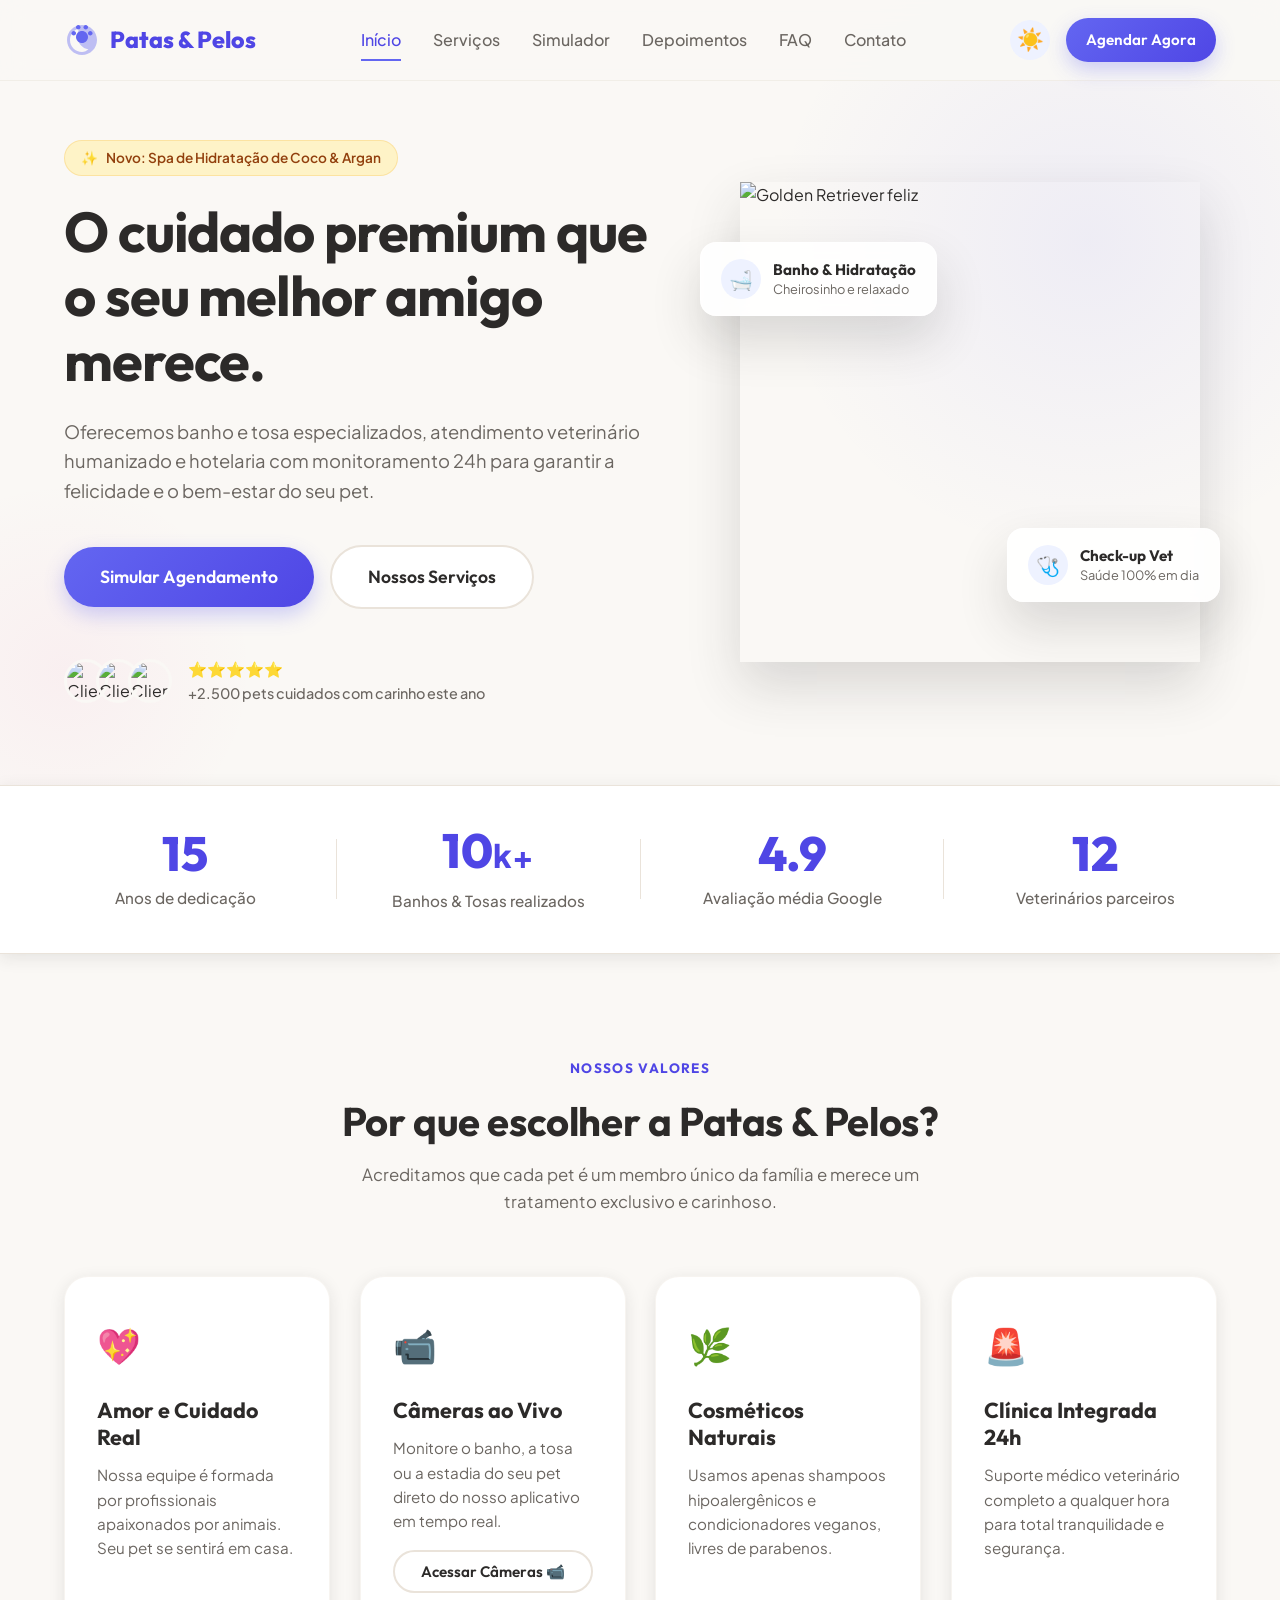
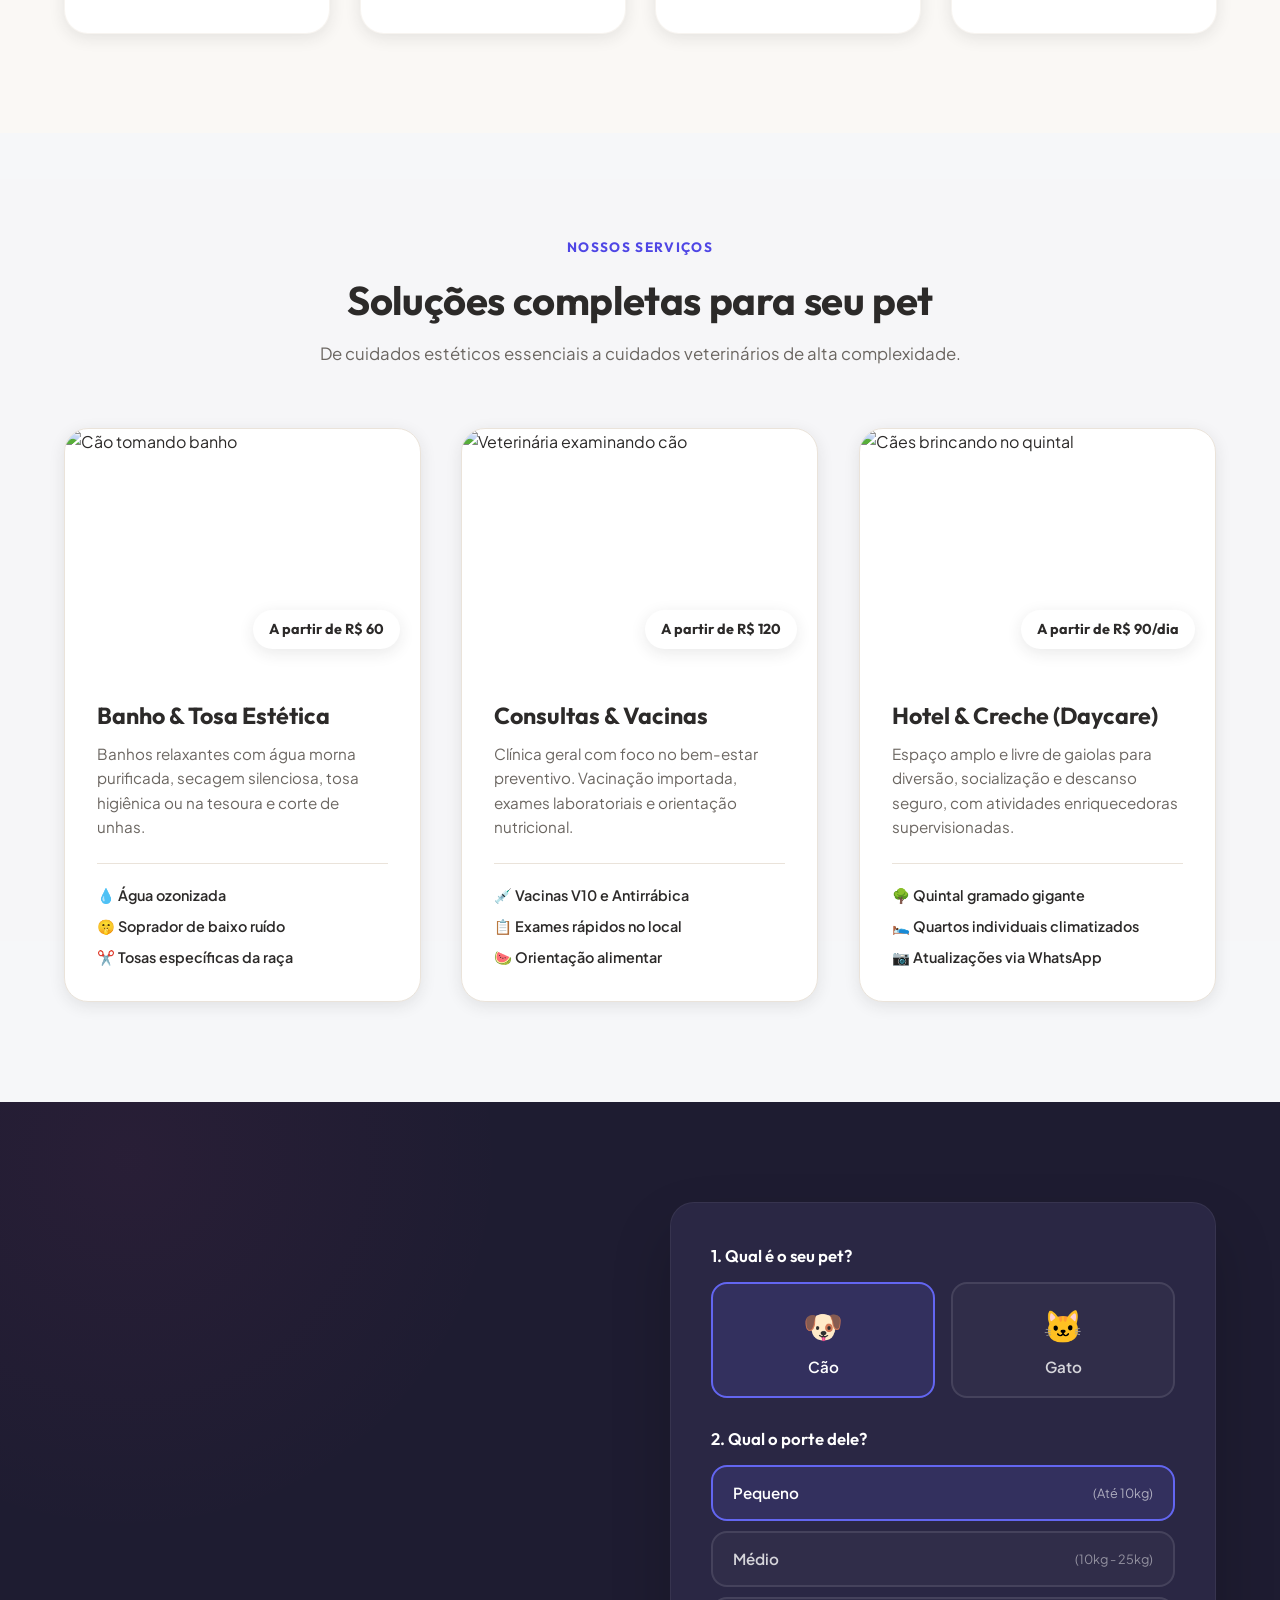
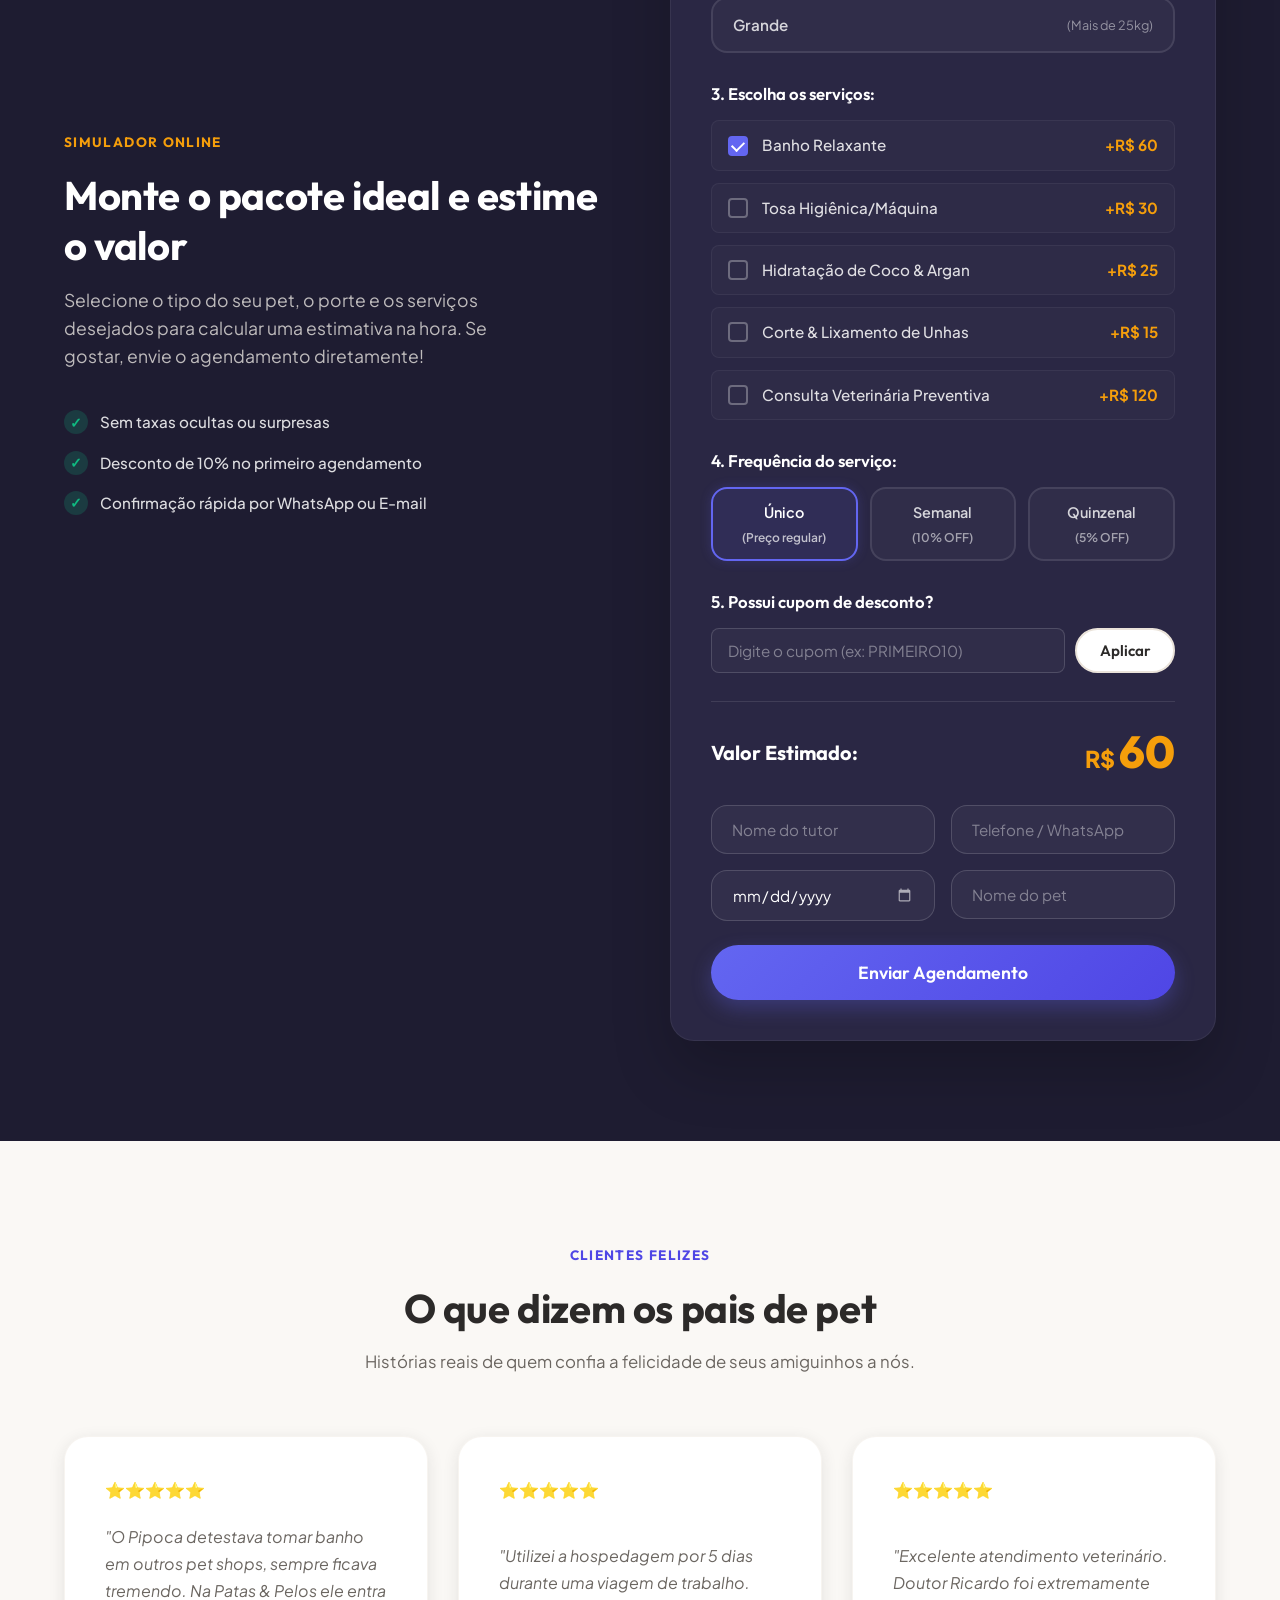
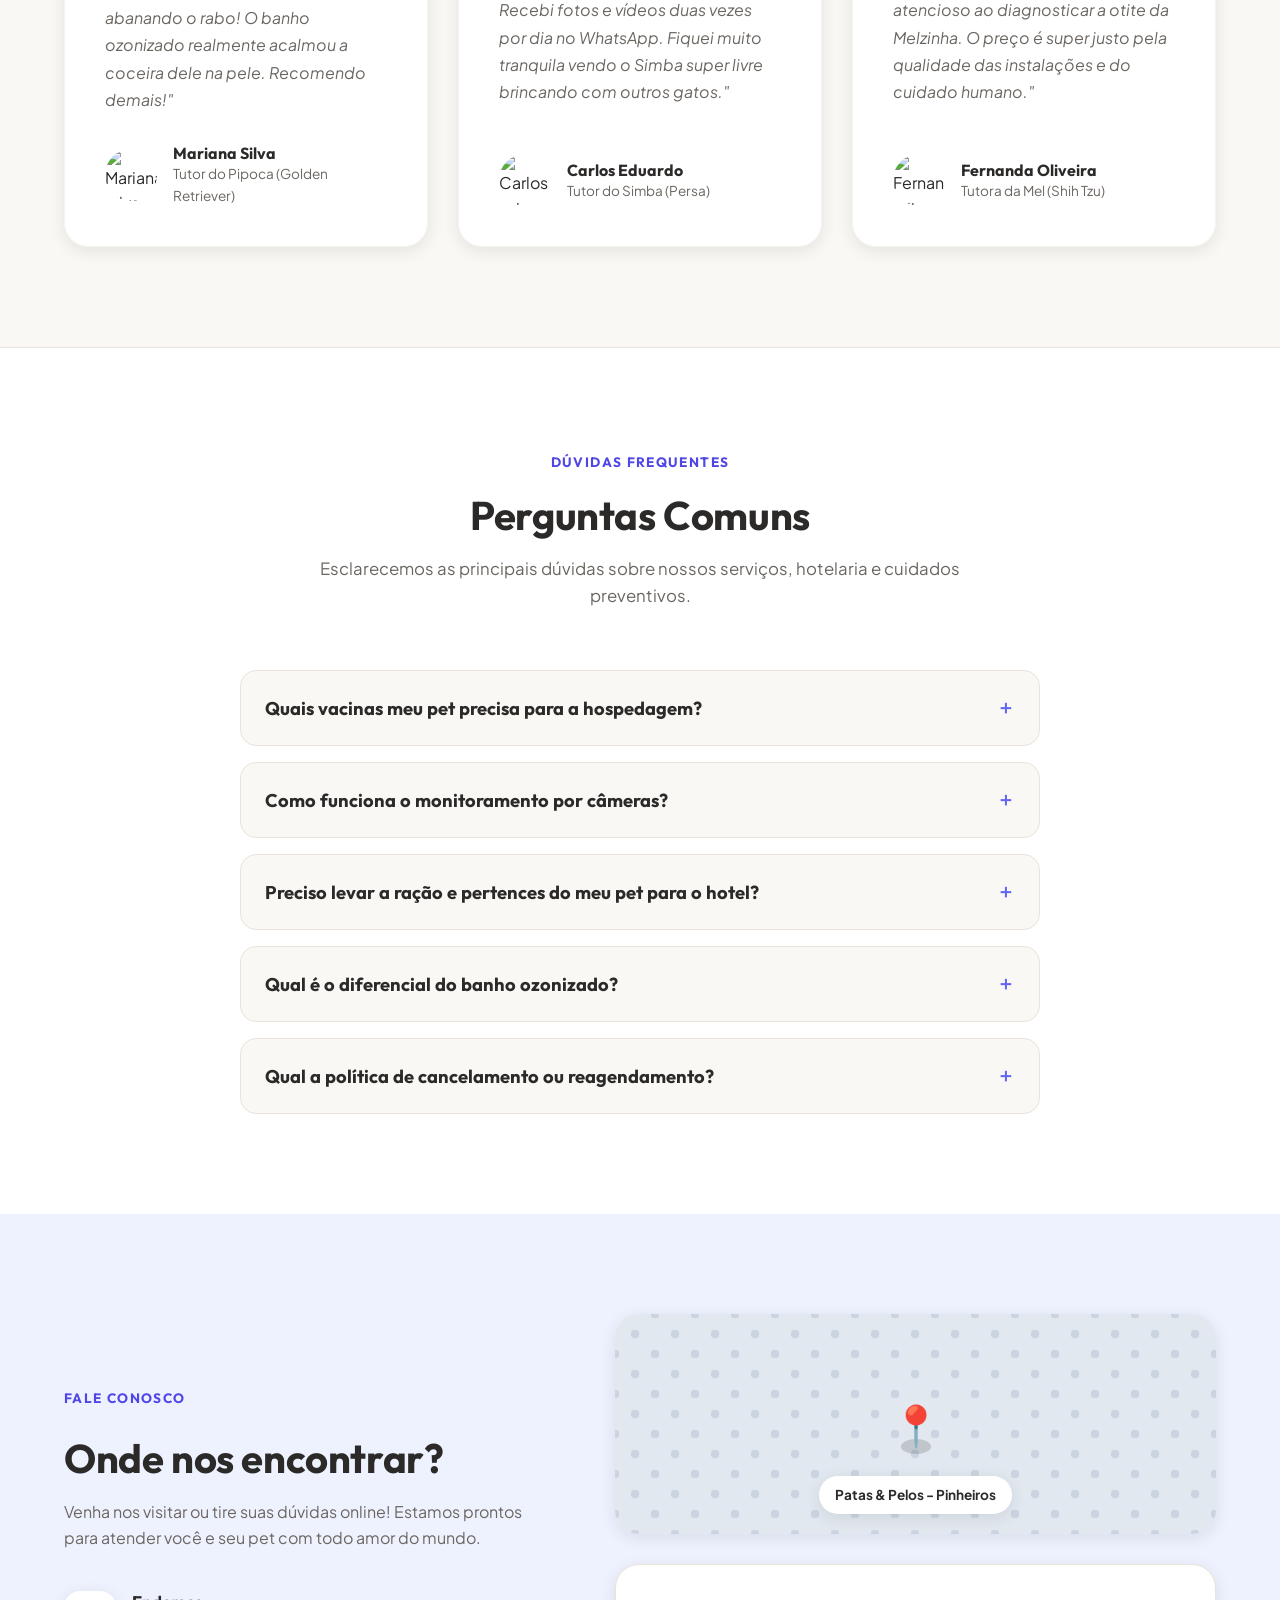
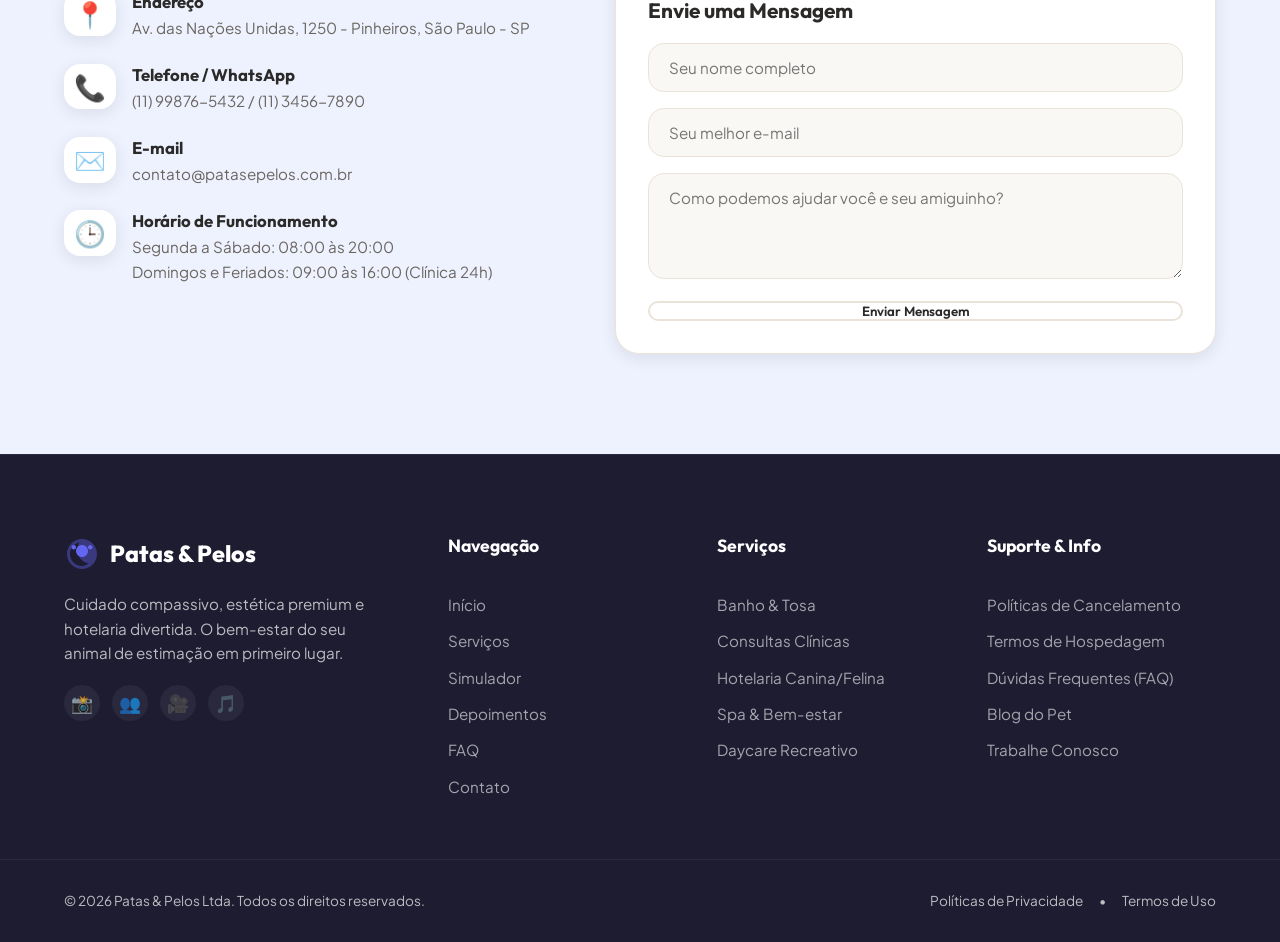
==== commit 58b436ec: "better architecture" ====
--- a/index.html
+++ b/index.html
@@ -12,8 +12,7 @@
     <link href="https://fonts.googleapis.com/css2?family=Outfit:wght@300;400;500;600;700;800&family=Plus+Jakarta+Sans:wght@300;400;500;600;700&display=swap" rel="stylesheet">
     
     <!-- Stylesheet -->
-    <link rel="stylesheet" href="styles.css">
-    <link rel="stylesheet" href="css/animations.css">
+    <link rel="stylesheet" href="src/css/main.css">
 </head>
 <body>
 
@@ -707,6 +706,6 @@
     </div>
 
     <!-- Script file -->
-    <script src="script.js"></script>
+    <script type="module" src="src/js/main.js"></script>
 </body>
 </html>
--- a/src/css/main.css
+++ b/src/css/main.css
@@ -0,0 +1,9 @@
+/* ==========================================================================
+   MASTER STYLESHEET ENTRY POINT (MAIN.CSS)
+   ========================================================================== */
+
+@import "variables.css";
+@import "base.css";
+@import "animations.css";
+@import "components.css";
+@import "sections.css";
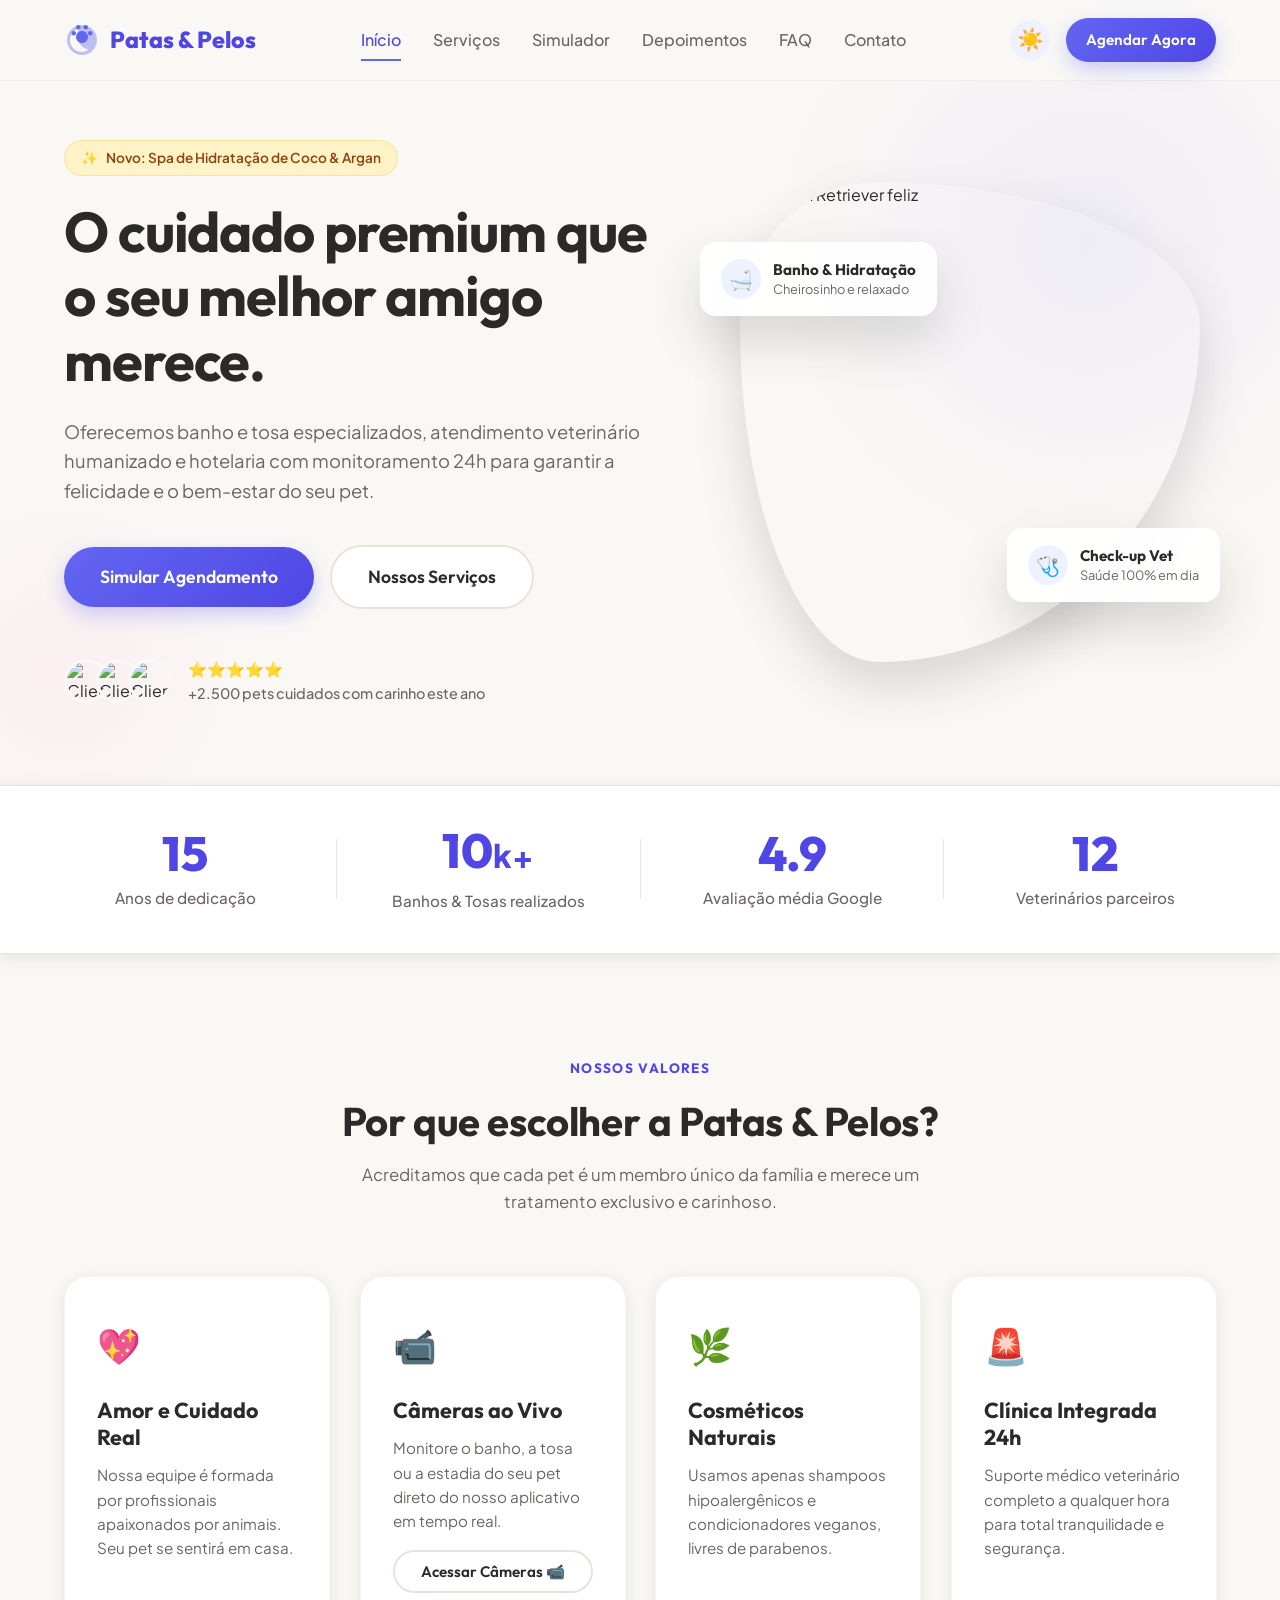
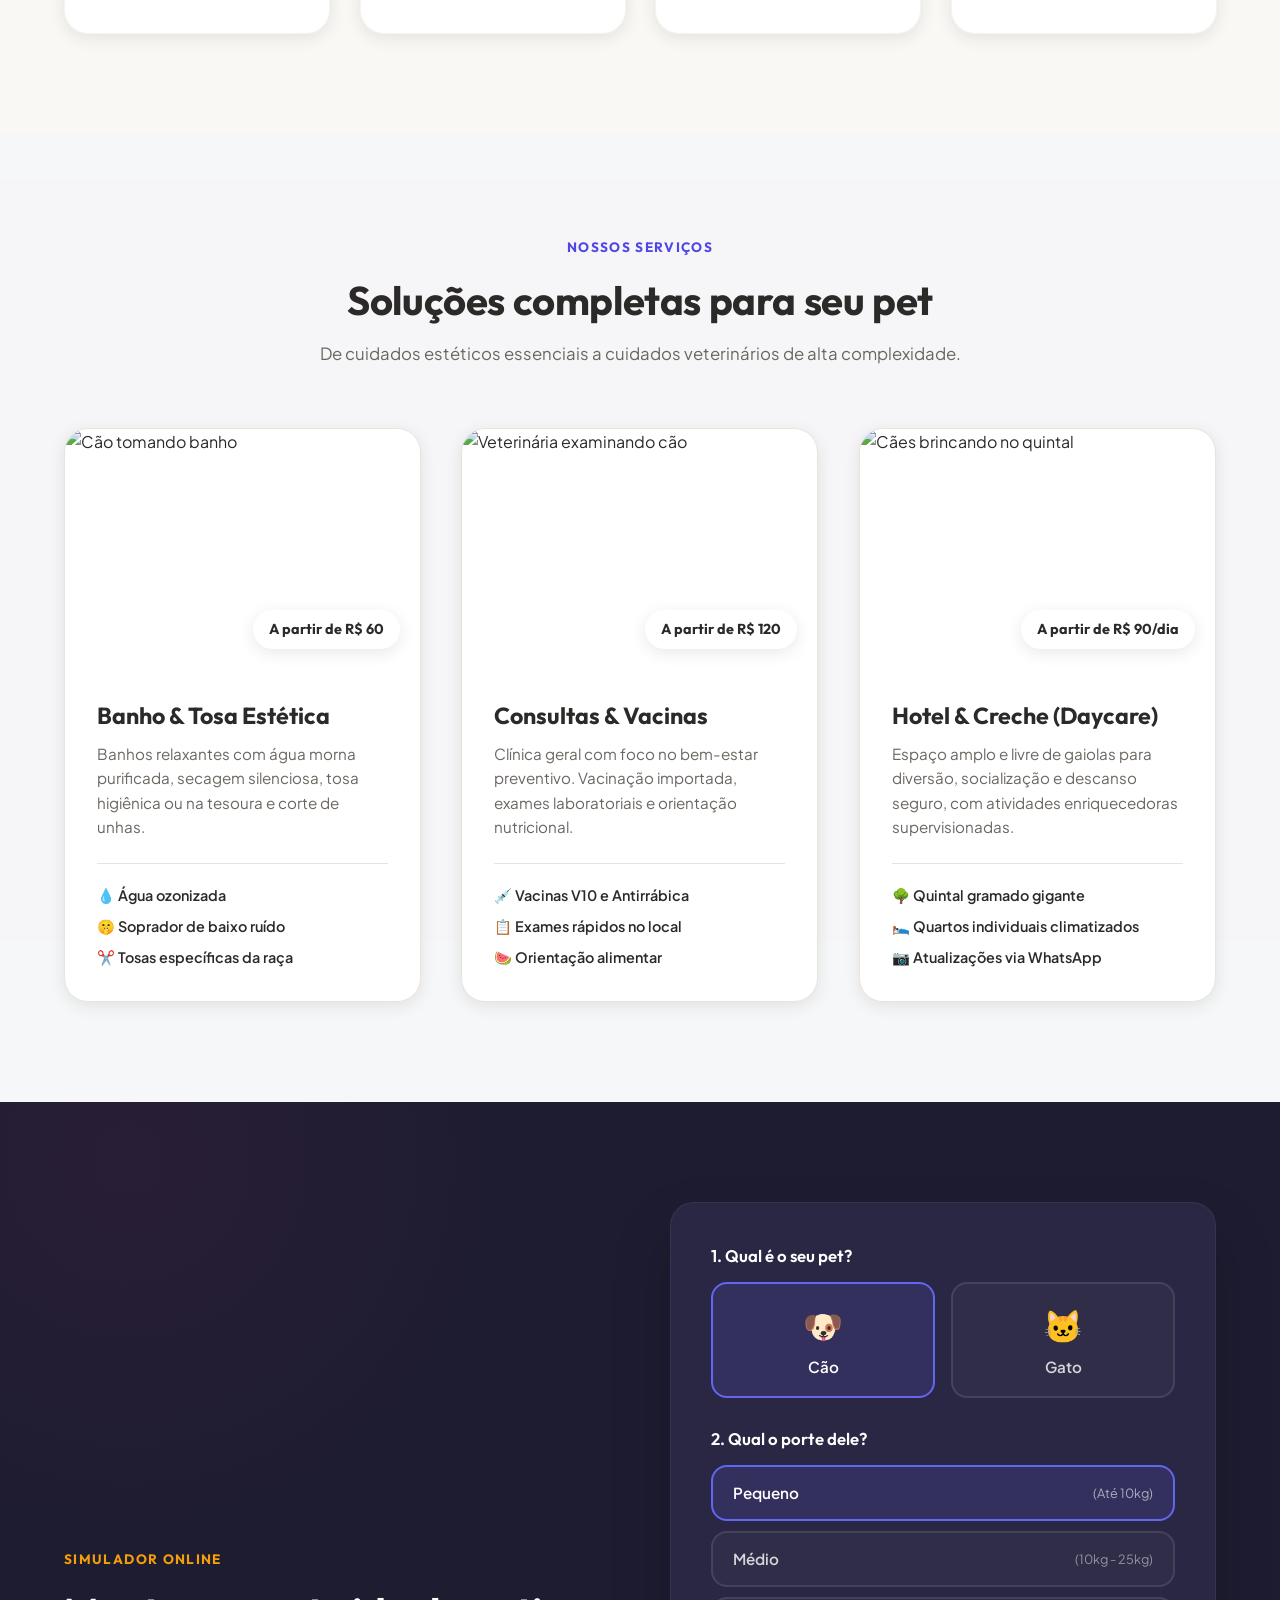
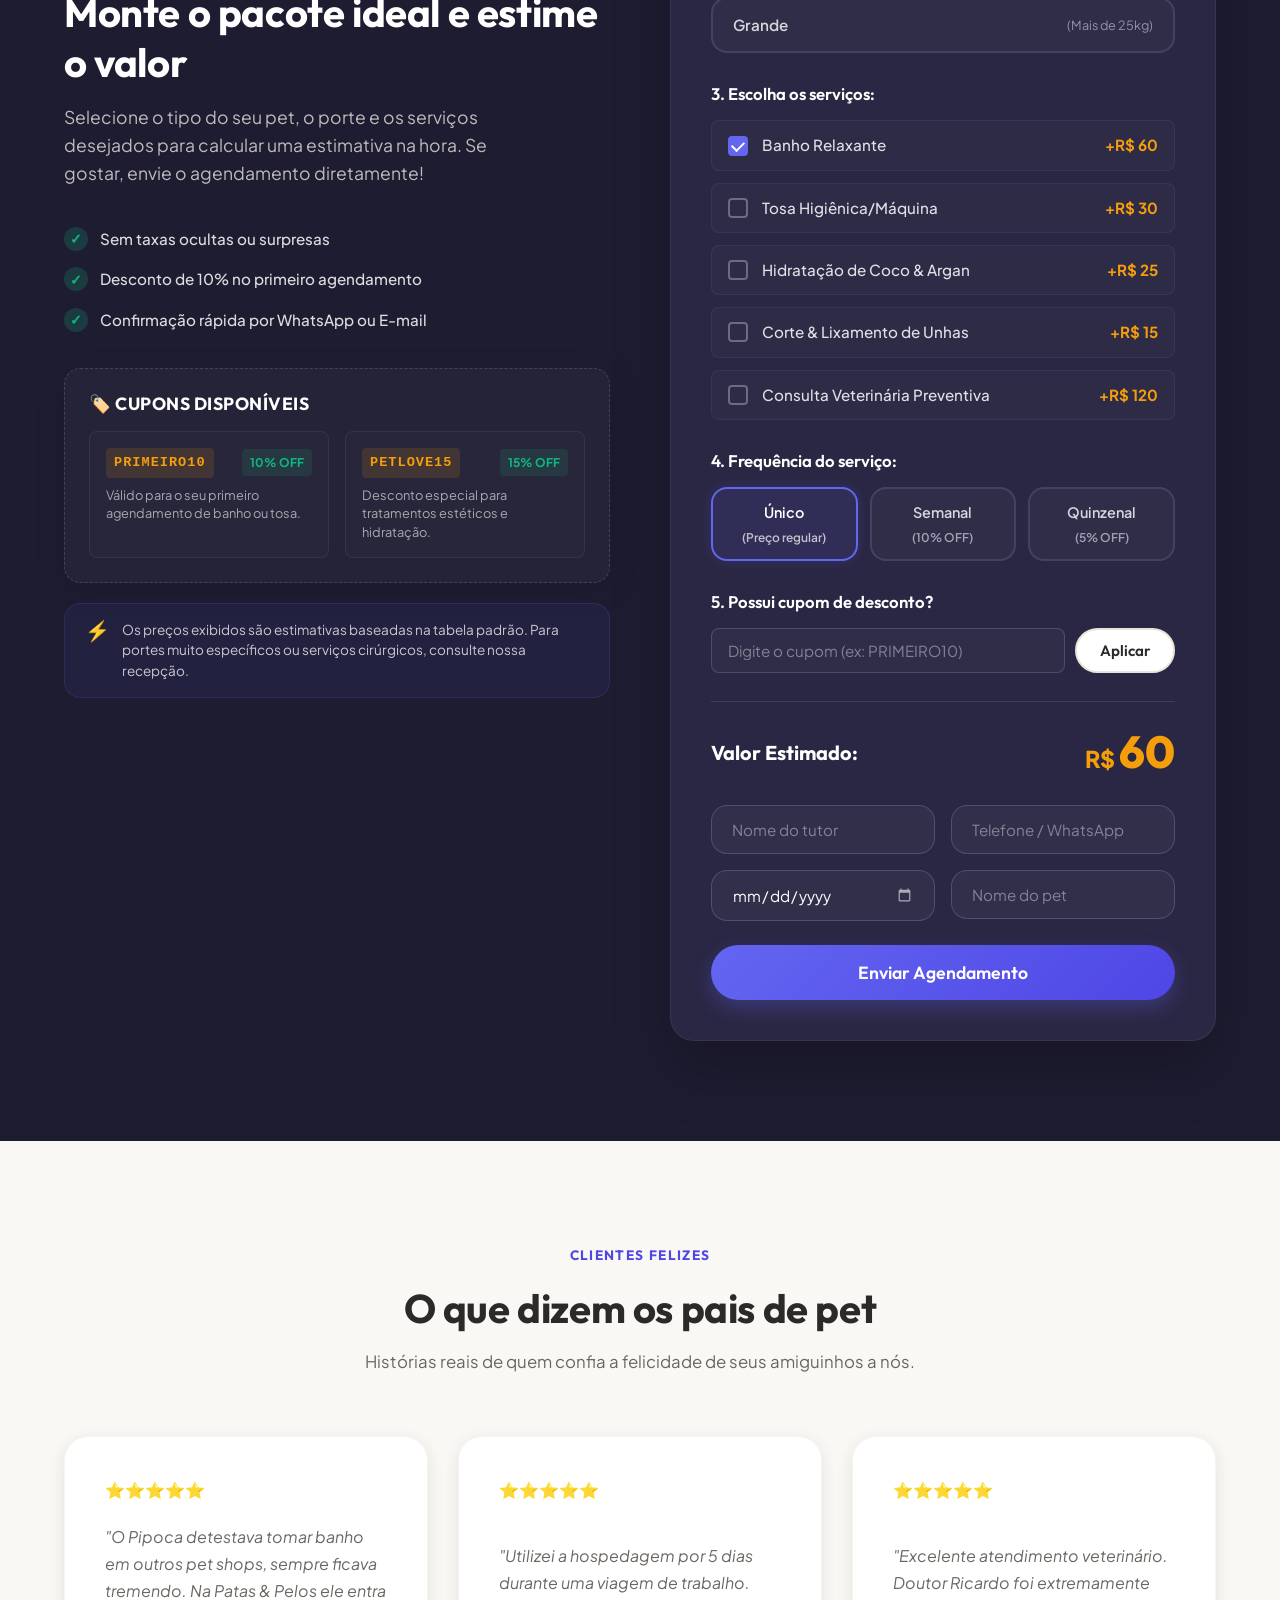
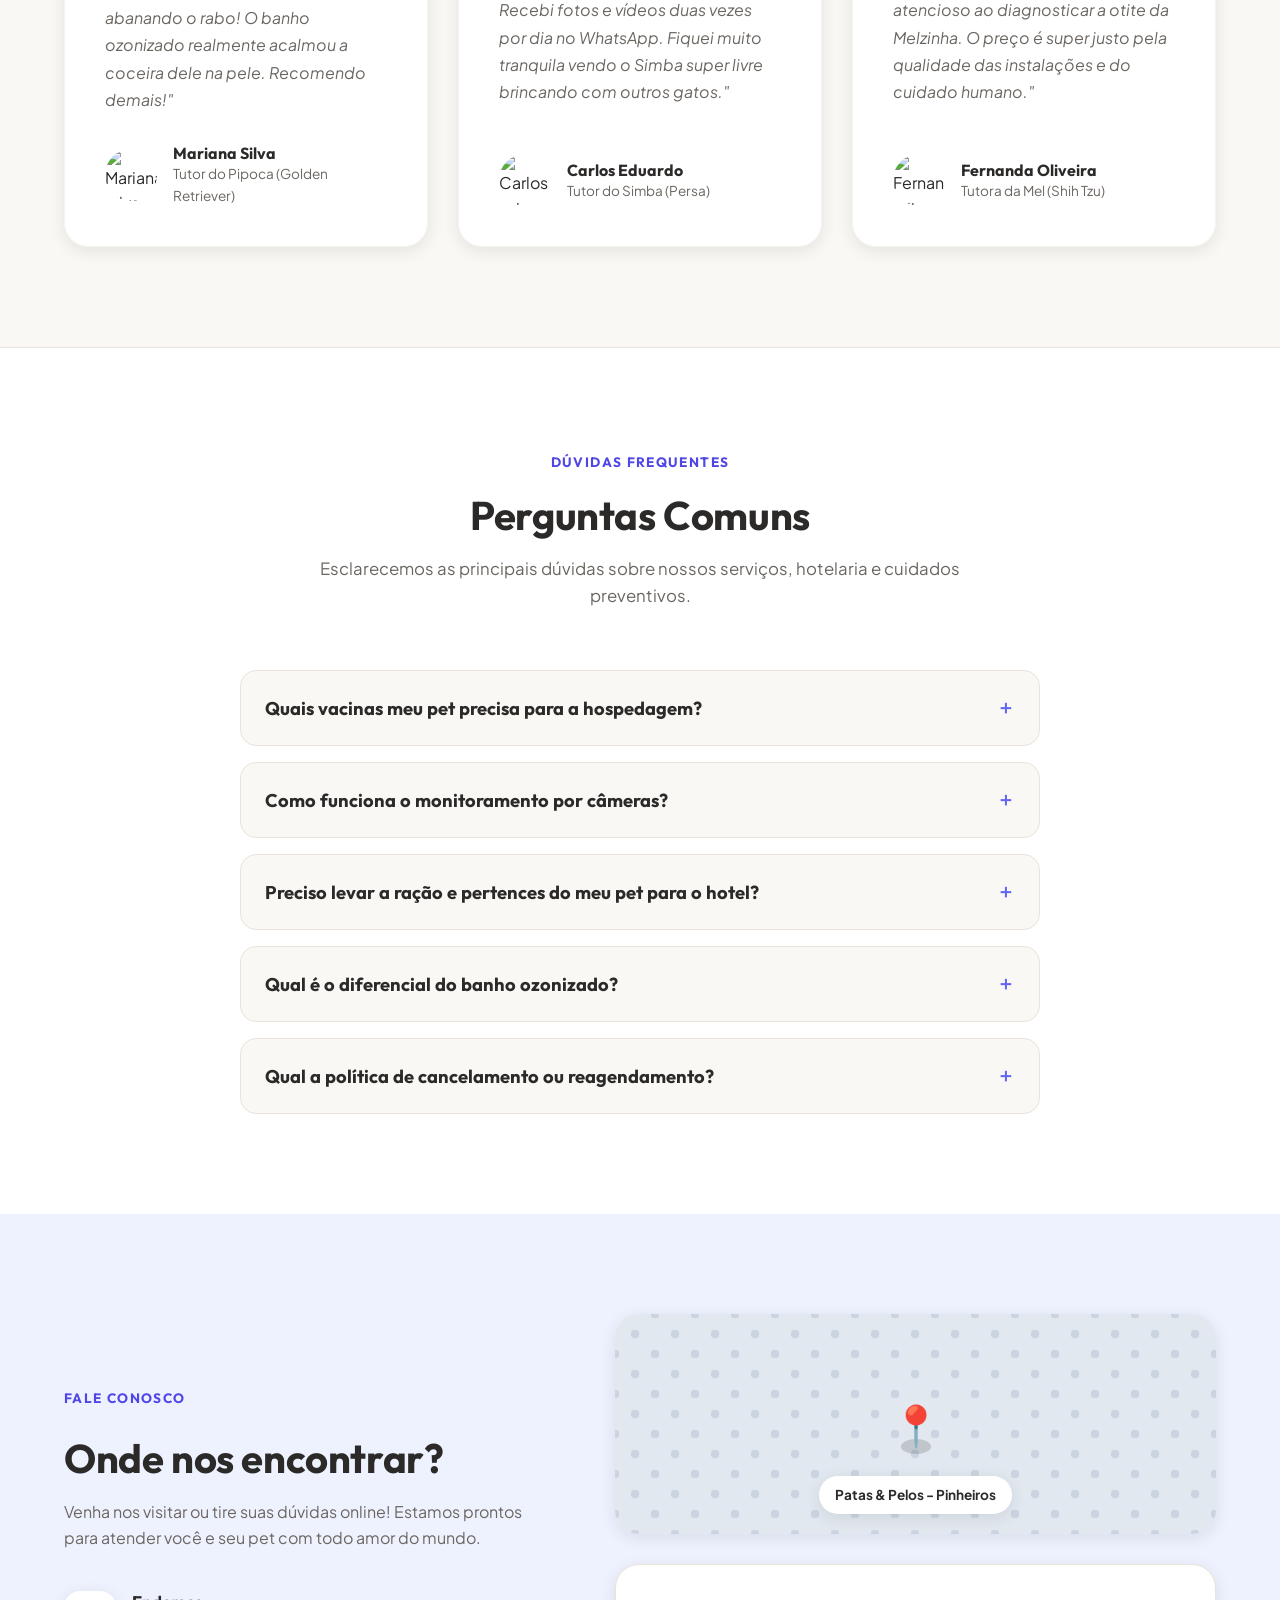
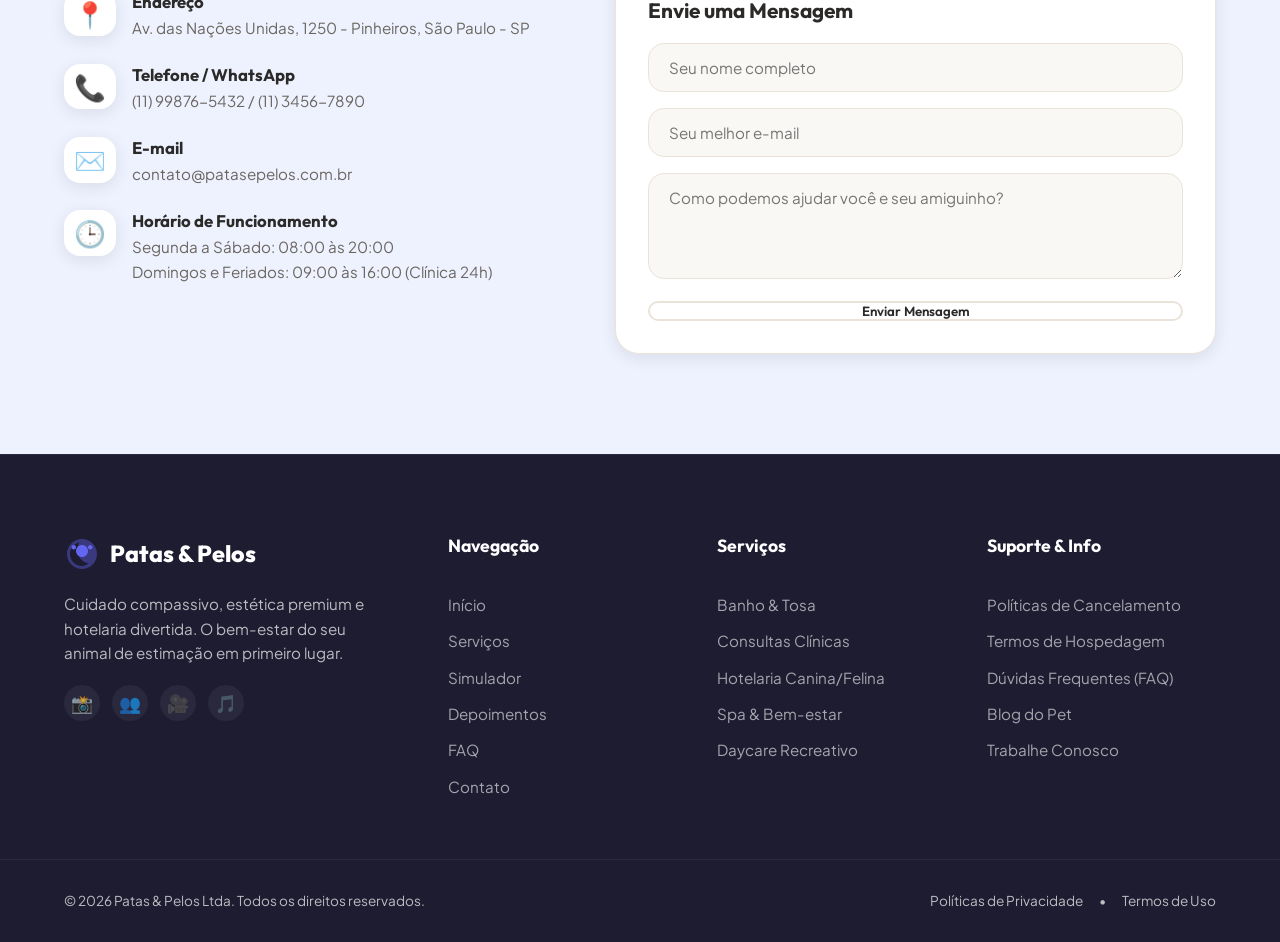
==== commit 07678c87: "fix-empty-space" ====
--- a/index.html
+++ b/index.html
@@ -251,6 +251,33 @@
                         <p>Confirmação rápida por WhatsApp ou E-mail</p>
                     </div>
                 </div>
+
+                <!-- Cupons Promocionais Disponíveis -->
+                <div class="promo-box-wrapper reveal">
+                    <h4 class="promo-box-title">🏷️ Cupons Disponíveis</h4>
+                    <div class="promo-cards-grid">
+                        <div class="promo-card-item">
+                            <div class="promo-badge-header">
+                                <span class="promo-code">PRIMEIRO10</span>
+                                <span class="promo-discount">10% OFF</span>
+                            </div>
+                            <p class="promo-desc">Válido para o seu primeiro agendamento de banho ou tosa.</p>
+                        </div>
+                        <div class="promo-card-item">
+                            <div class="promo-badge-header">
+                                <span class="promo-code">PETLOVE15</span>
+                                <span class="promo-discount">15% OFF</span>
+                            </div>
+                            <p class="promo-desc">Desconto especial para tratamentos estéticos e hidratação.</p>
+                        </div>
+                    </div>
+                </div>
+
+                <!-- Info Alert Box -->
+                <div class="calc-info-alert reveal">
+                    <span class="info-alert-icon">⚡</span>
+                    <p class="info-alert-text">Os preços exibidos são estimativas baseadas na tabela padrão. Para portes muito específicos ou serviços cirúrgicos, consulte nossa recepção.</p>
+                </div>
             </div>
 
             <div class="calc-card">
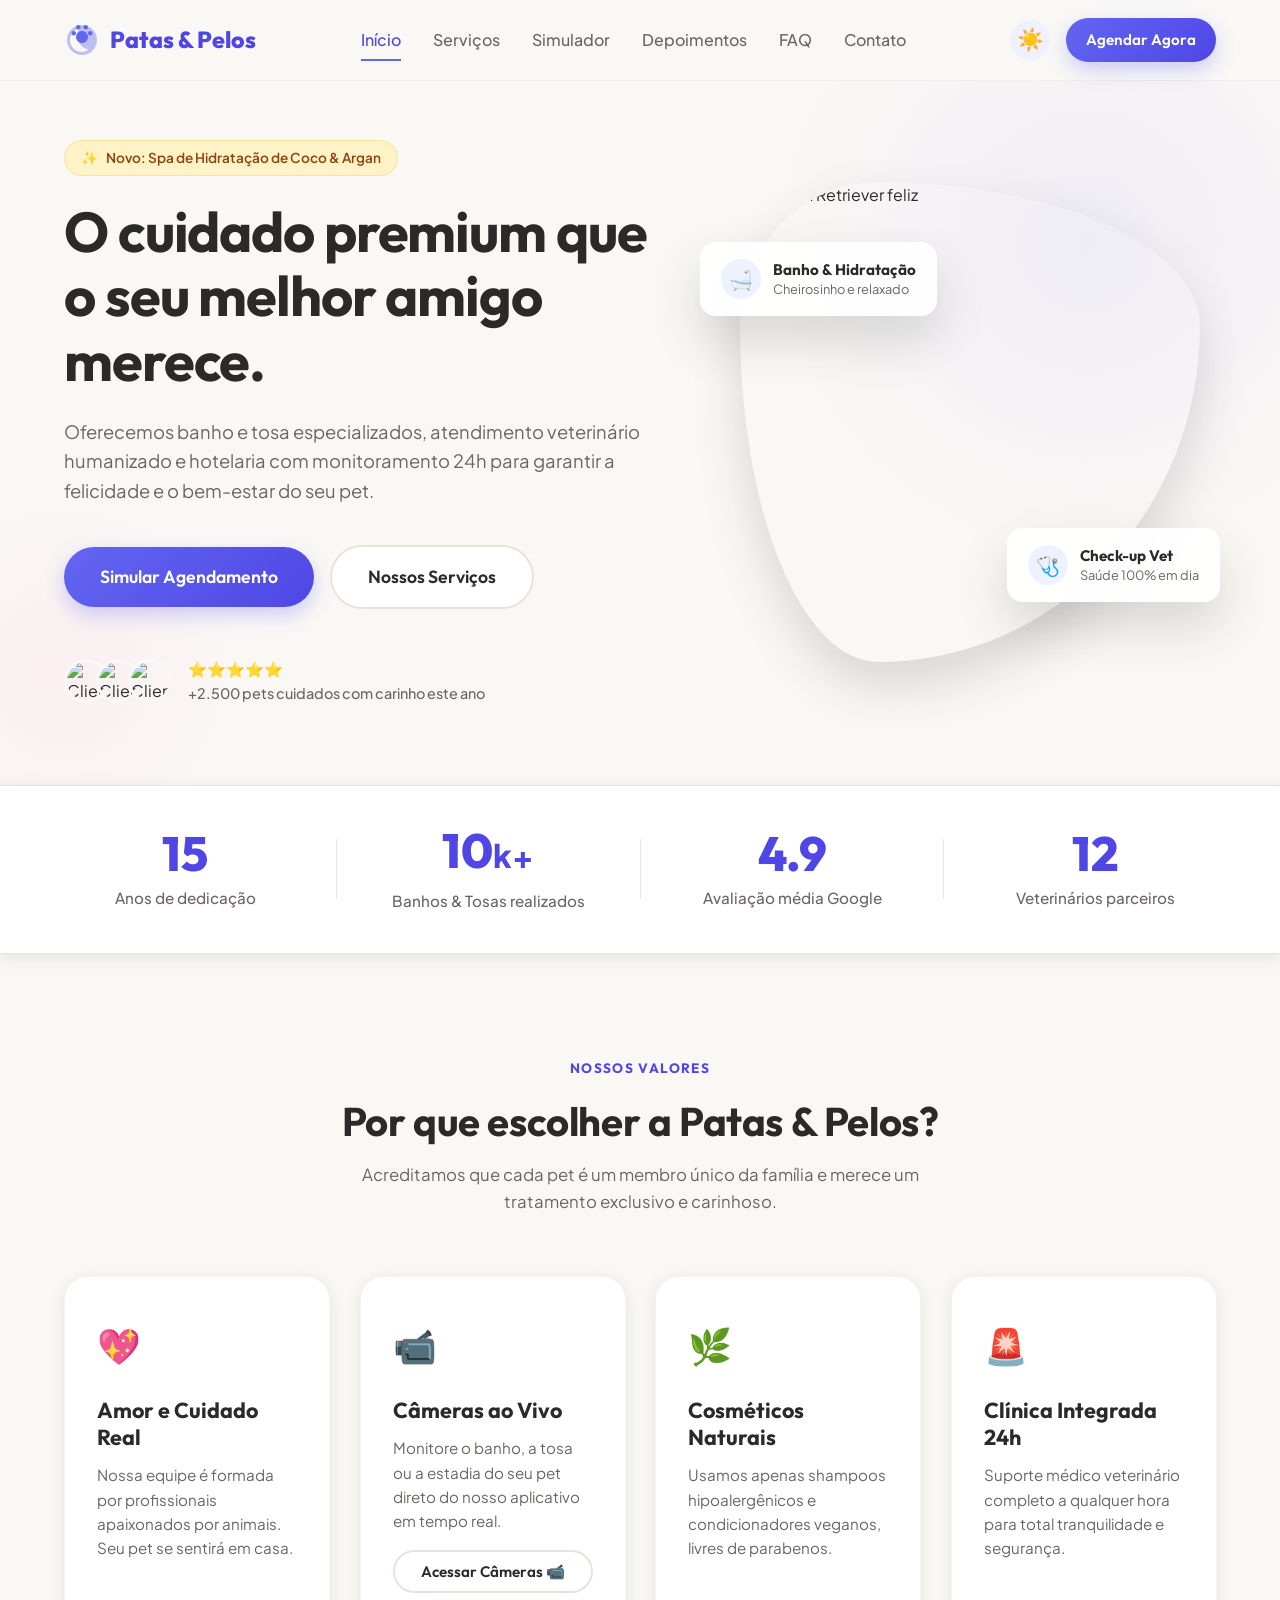
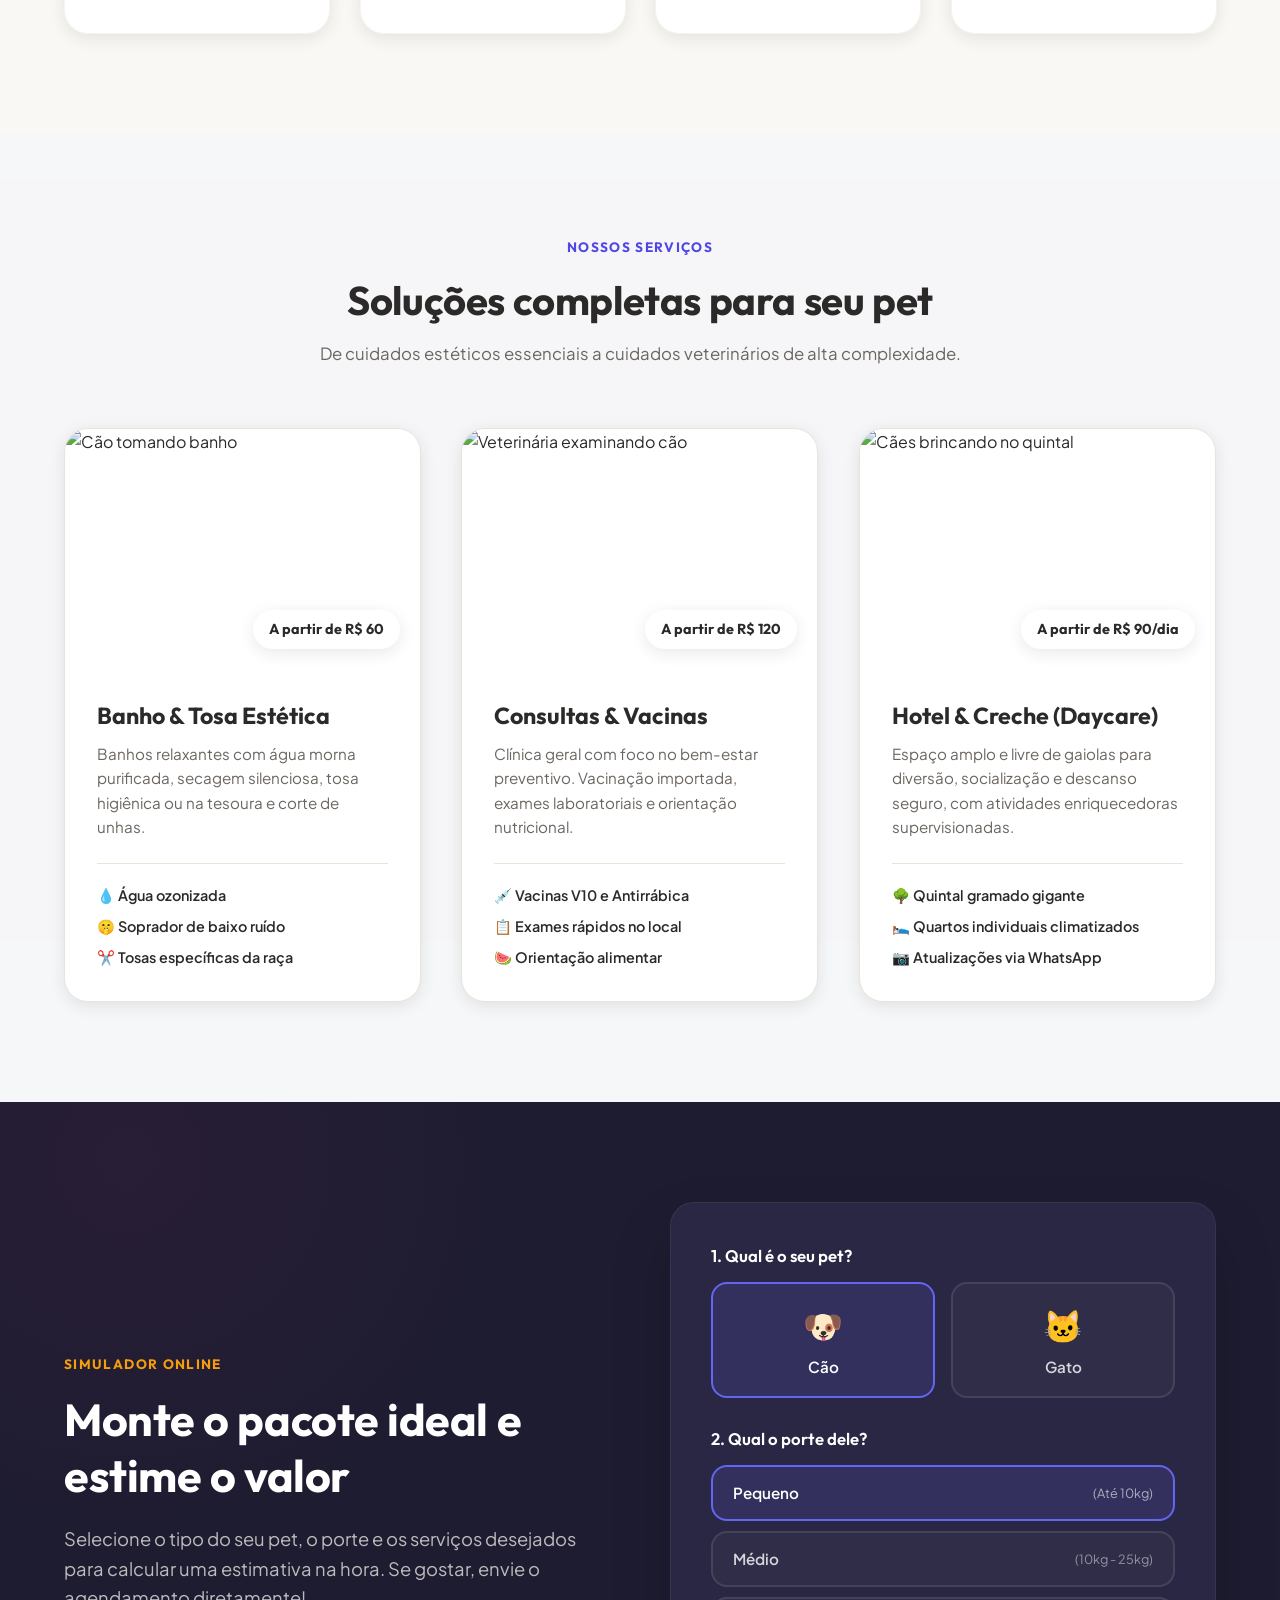
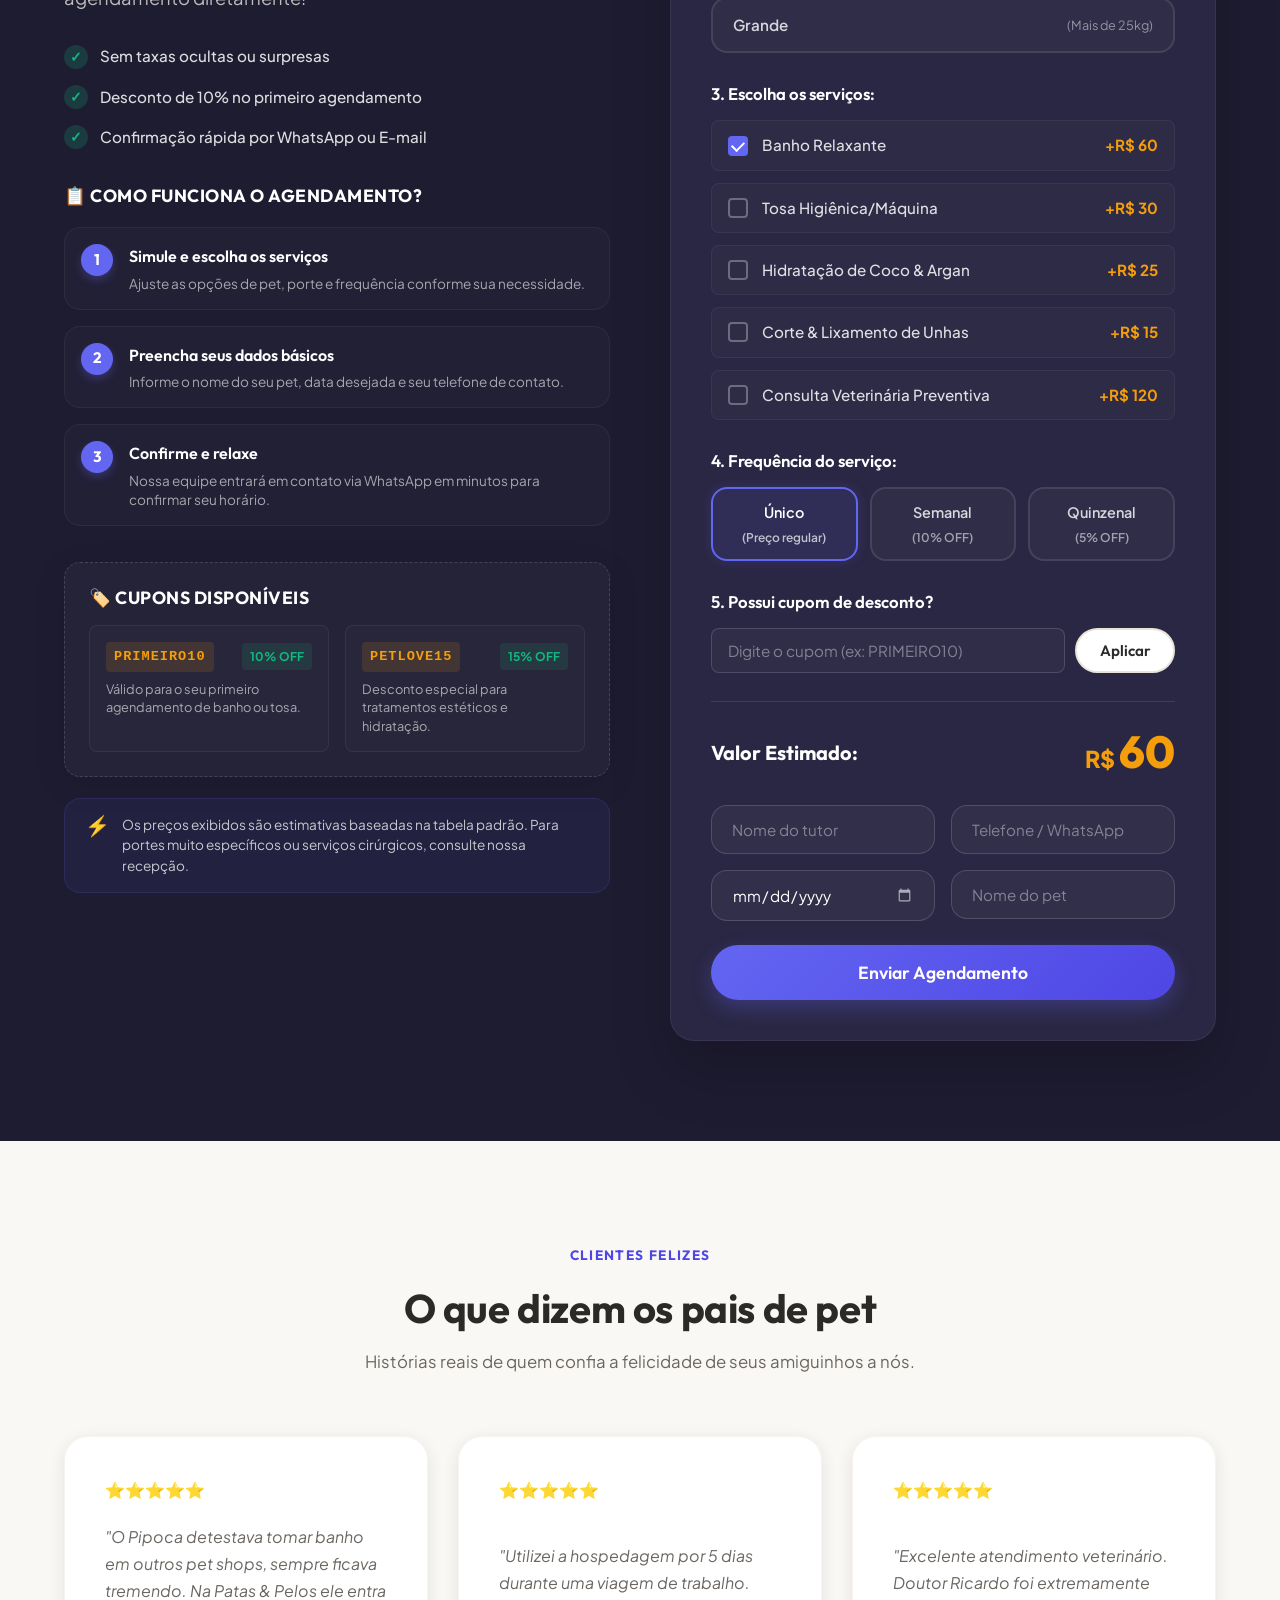
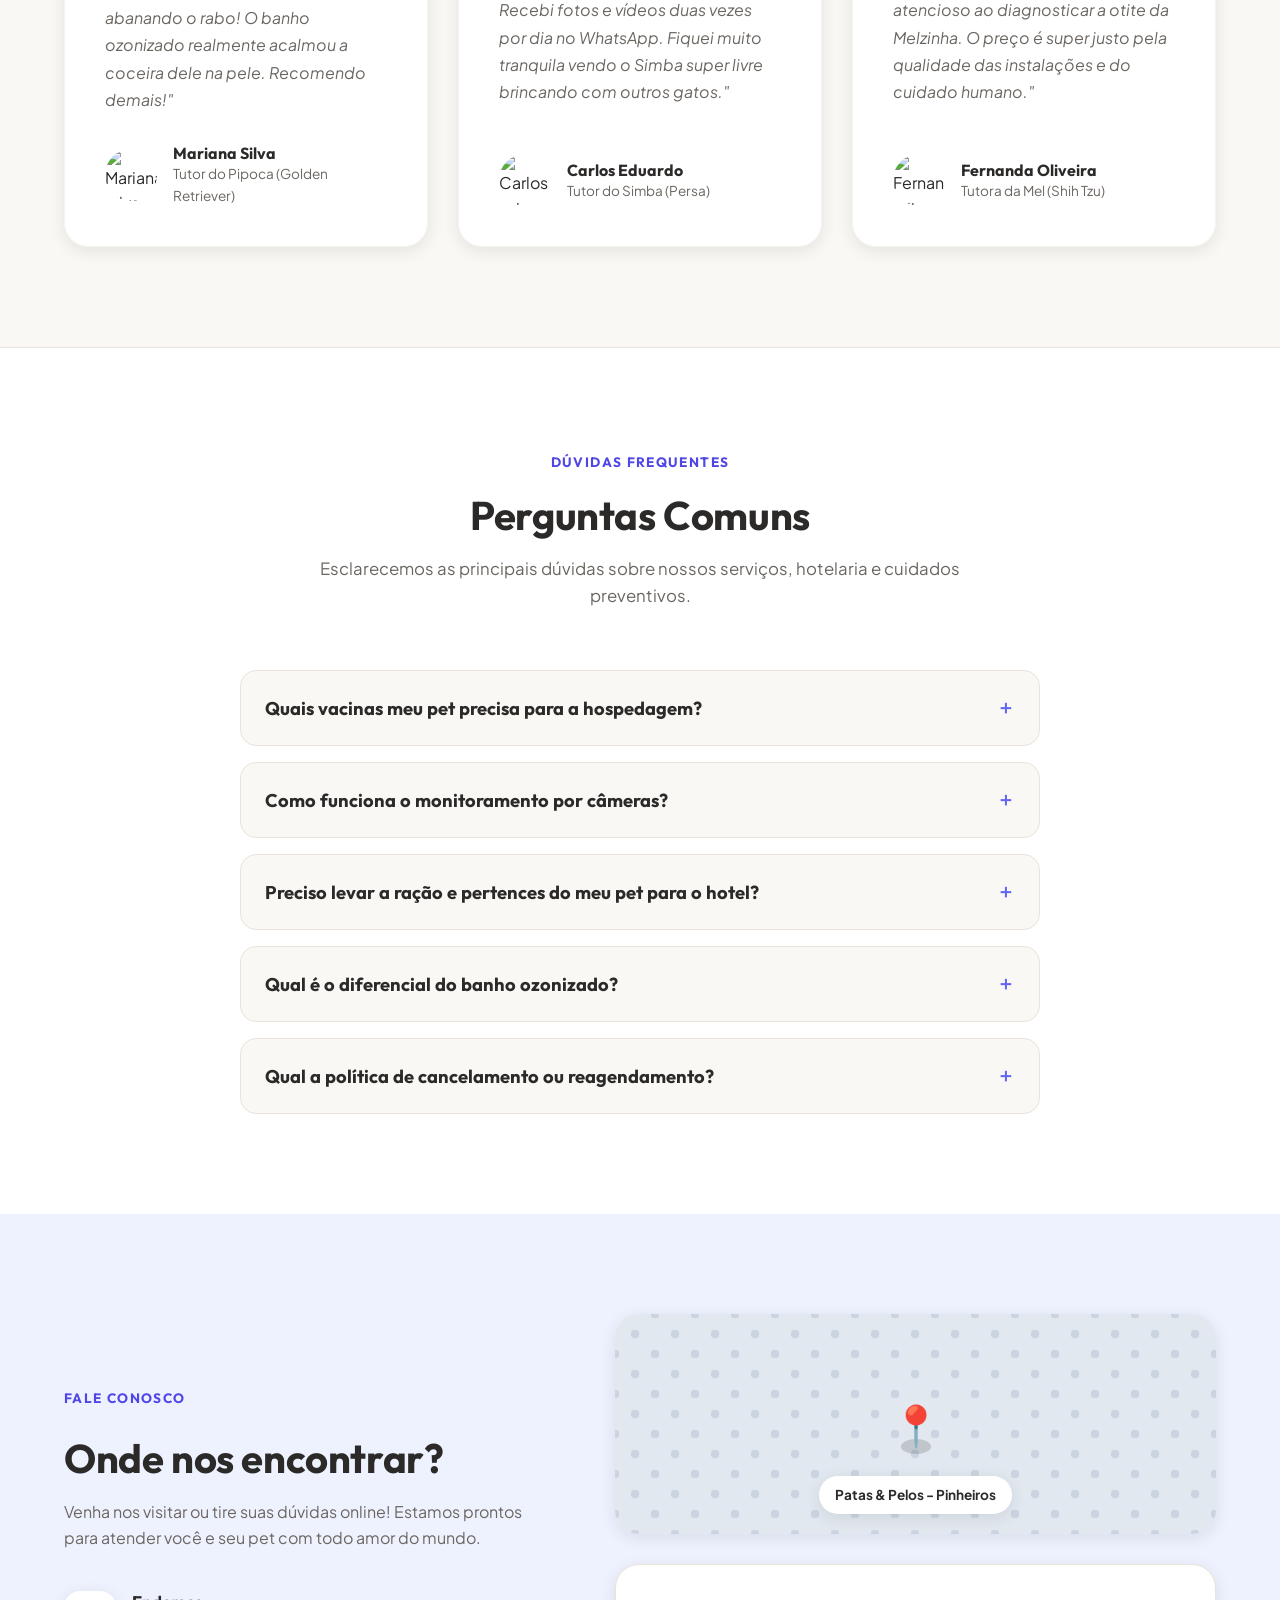
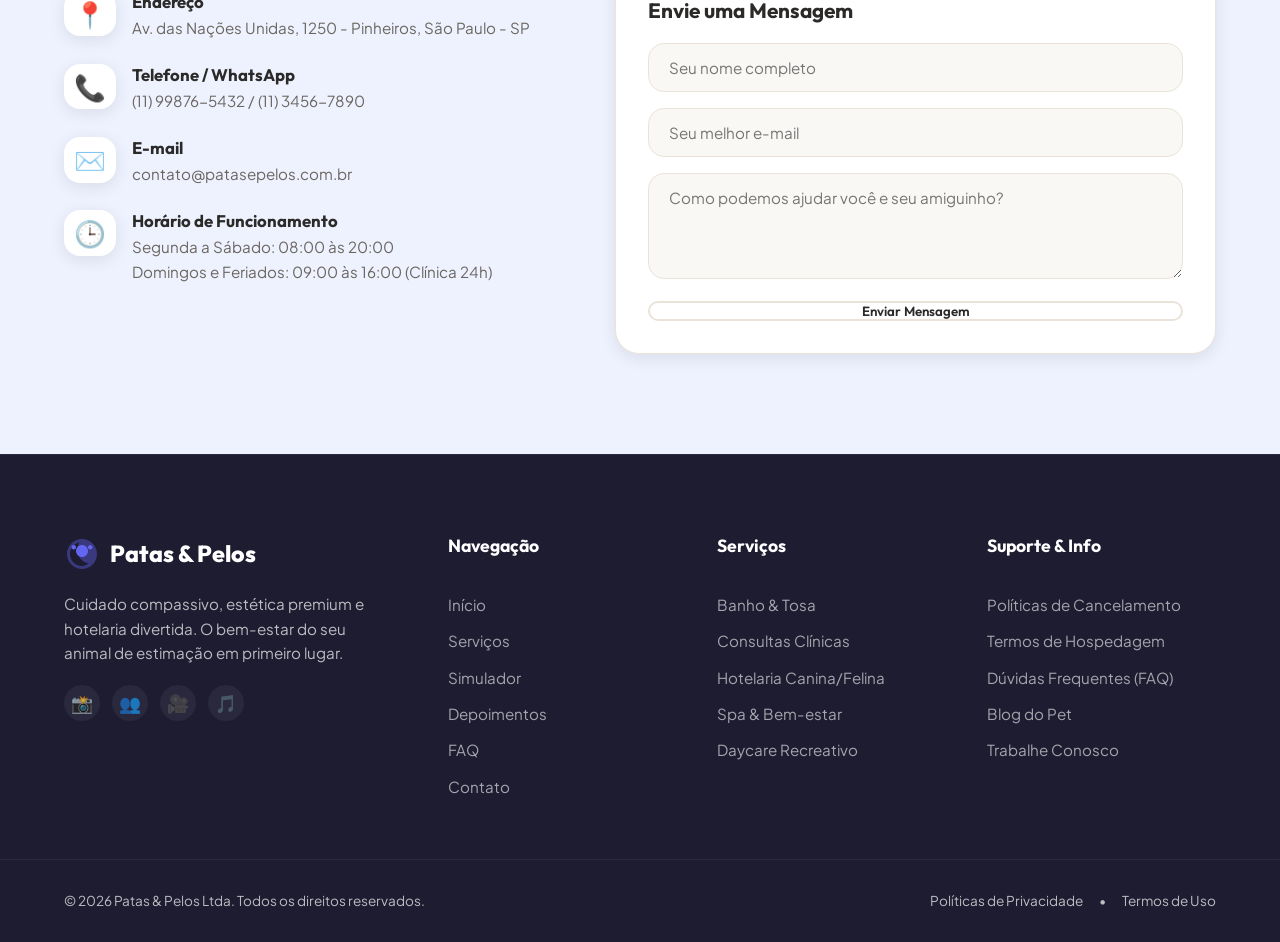
==== commit b29322d8: "fix-empty-space-timeline" ====
--- a/index.html
+++ b/index.html
@@ -252,6 +252,34 @@
                     </div>
                 </div>
 
+                <!-- Como Funciona o Agendamento -->
+                <div class="calc-steps reveal">
+                    <h4 class="steps-title">📋 Como funciona o agendamento?</h4>
+                    <div class="steps-list">
+                        <div class="step-card">
+                            <div class="step-number">1</div>
+                            <div class="step-body">
+                                <h5>Simule e escolha os serviços</h5>
+                                <p>Ajuste as opções de pet, porte e frequência conforme sua necessidade.</p>
+                            </div>
+                        </div>
+                        <div class="step-card">
+                            <div class="step-number">2</div>
+                            <div class="step-body">
+                                <h5>Preencha seus dados básicos</h5>
+                                <p>Informe o nome do seu pet, data desejada e seu telefone de contato.</p>
+                            </div>
+                        </div>
+                        <div class="step-card">
+                            <div class="step-number">3</div>
+                            <div class="step-body">
+                                <h5>Confirme e relaxe</h5>
+                                <p>Nossa equipe entrará em contato via WhatsApp em minutos para confirmar seu horário.</p>
+                            </div>
+                        </div>
+                    </div>
+                </div>
+
                 <!-- Cupons Promocionais Disponíveis -->
                 <div class="promo-box-wrapper reveal">
                     <h4 class="promo-box-title">🏷️ Cupons Disponíveis</h4>
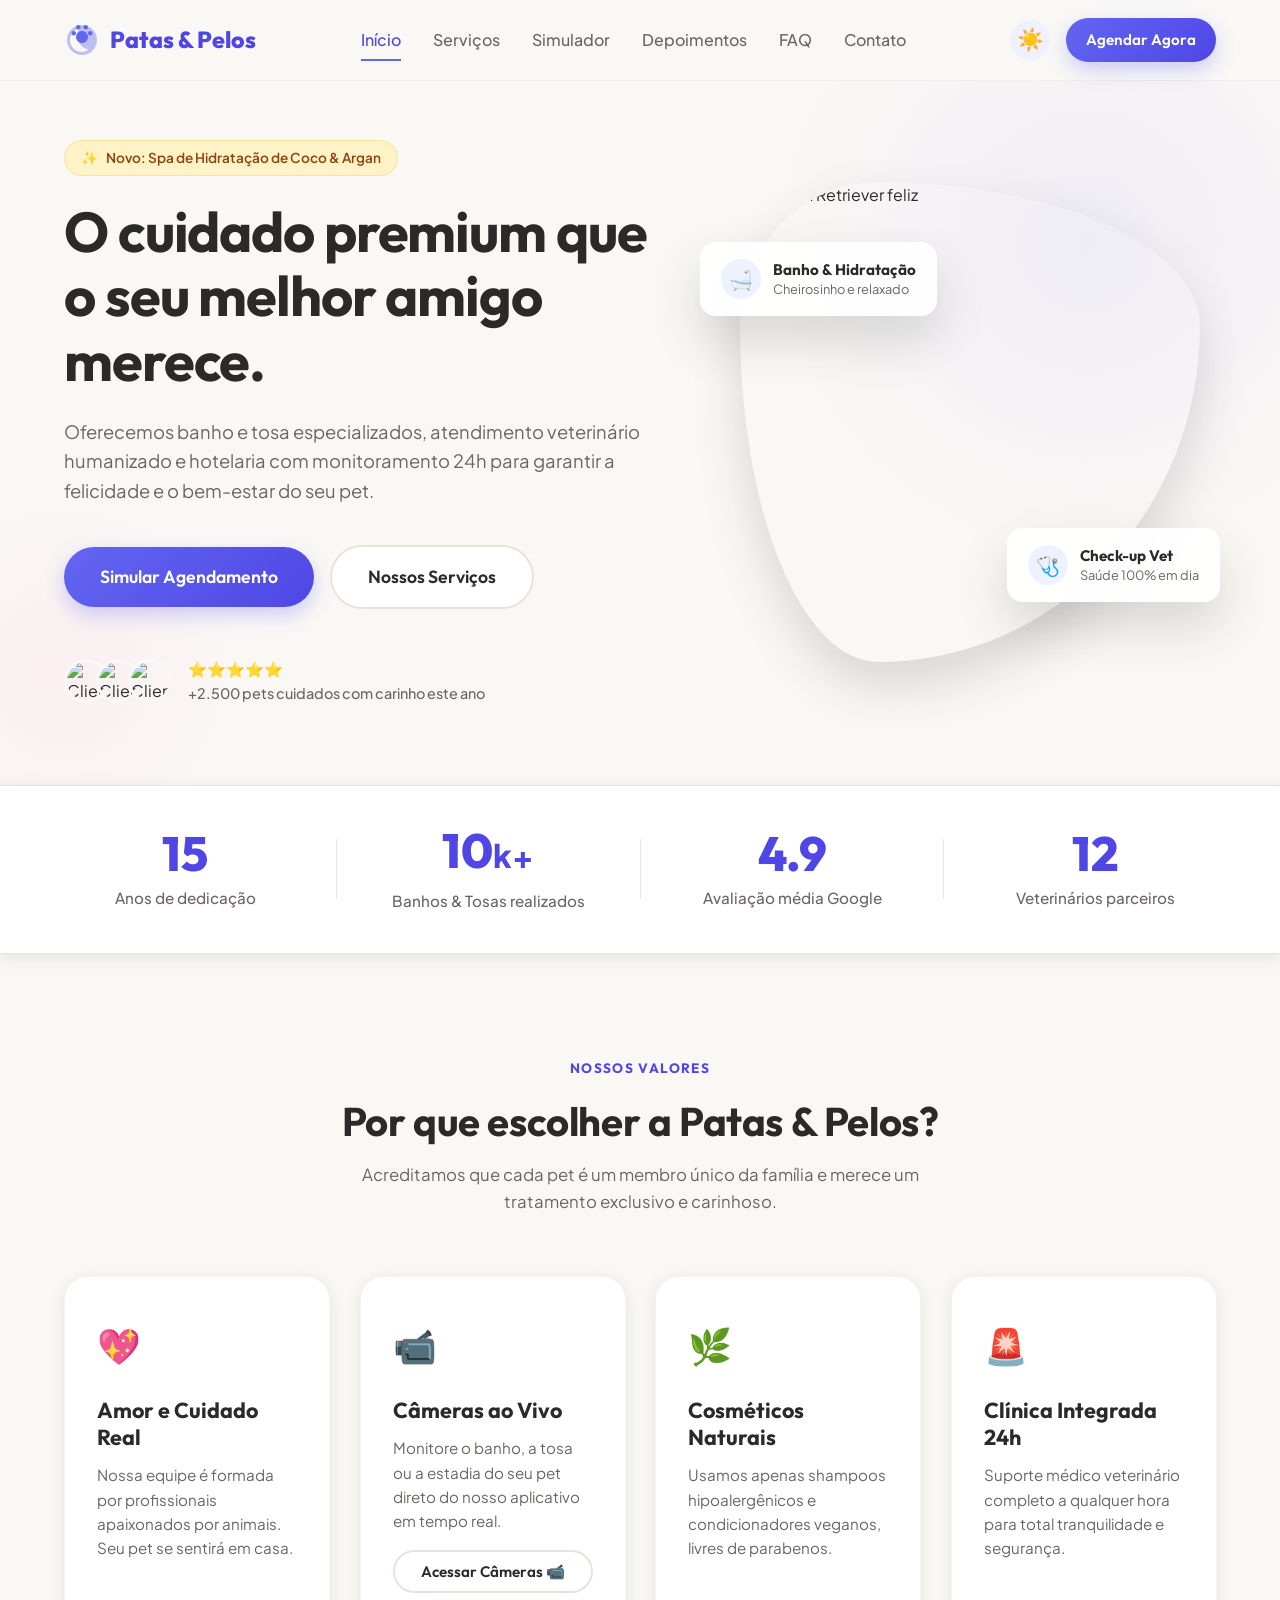
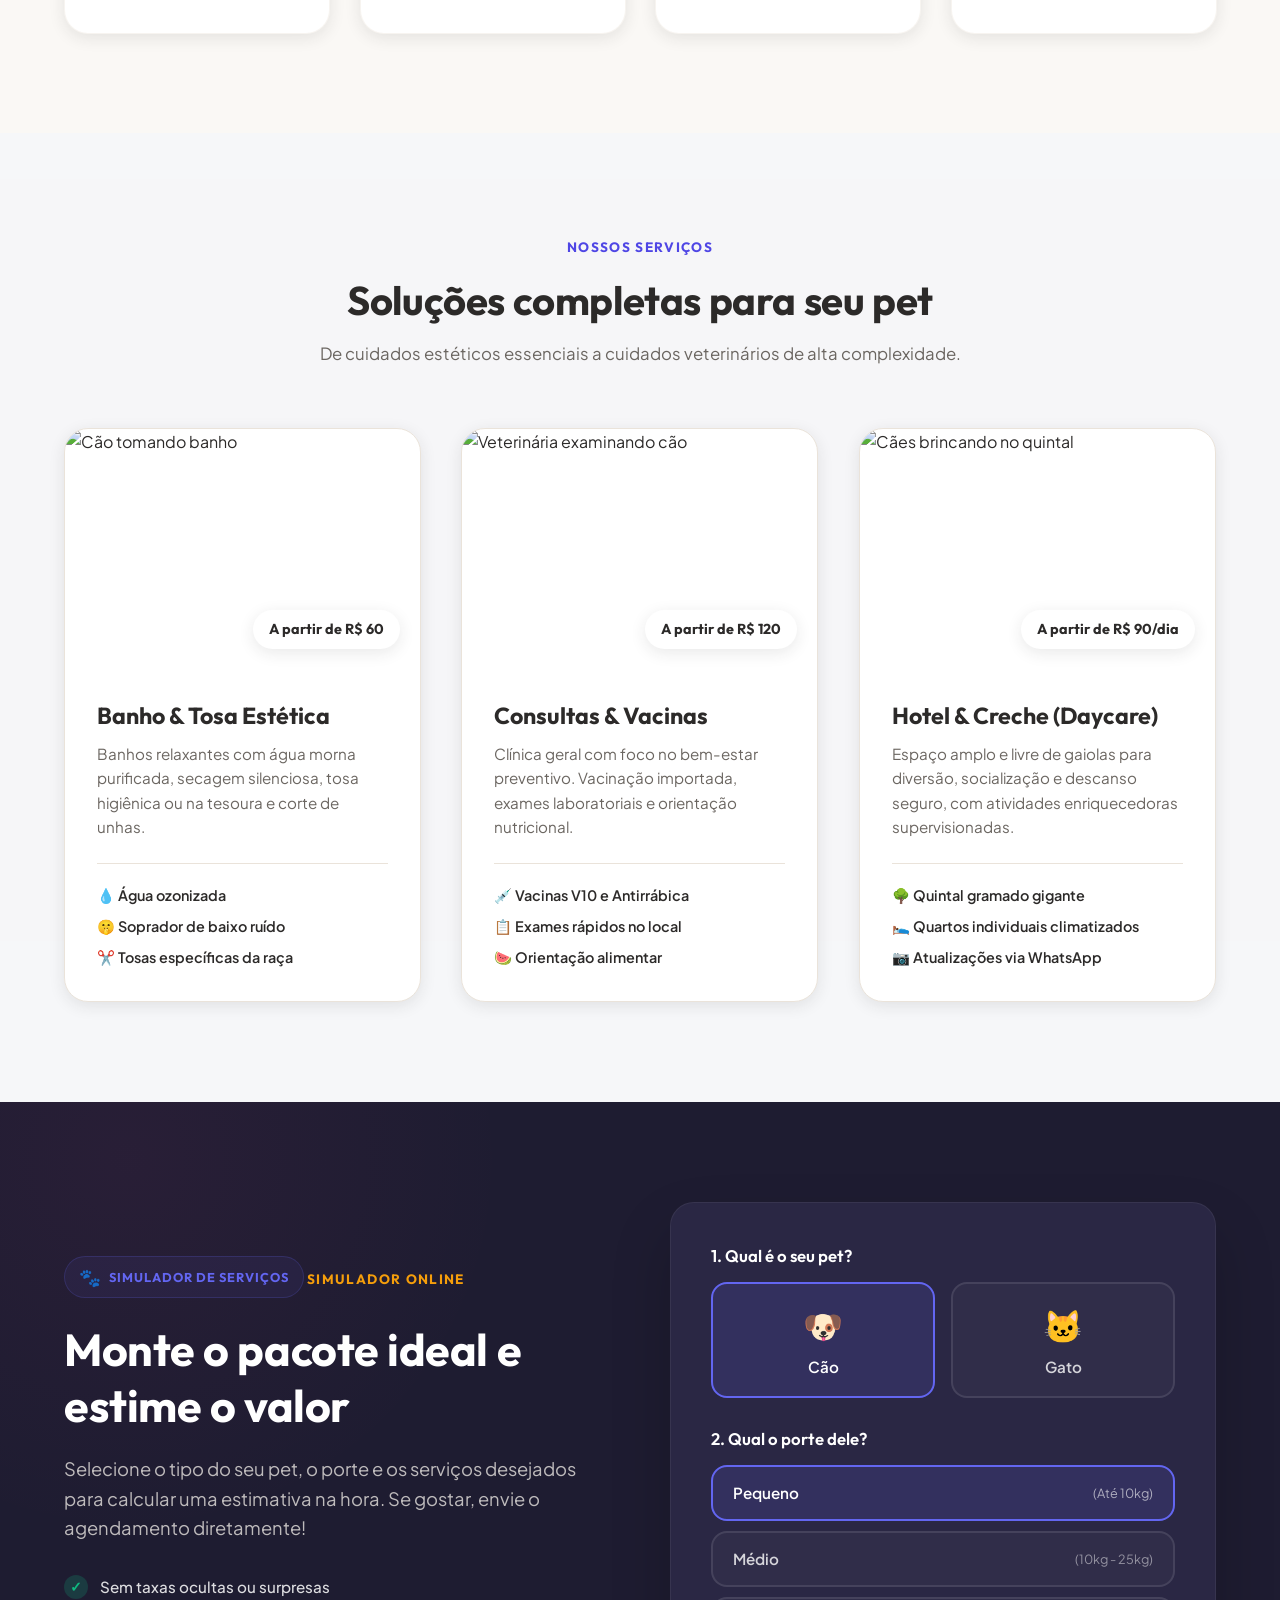
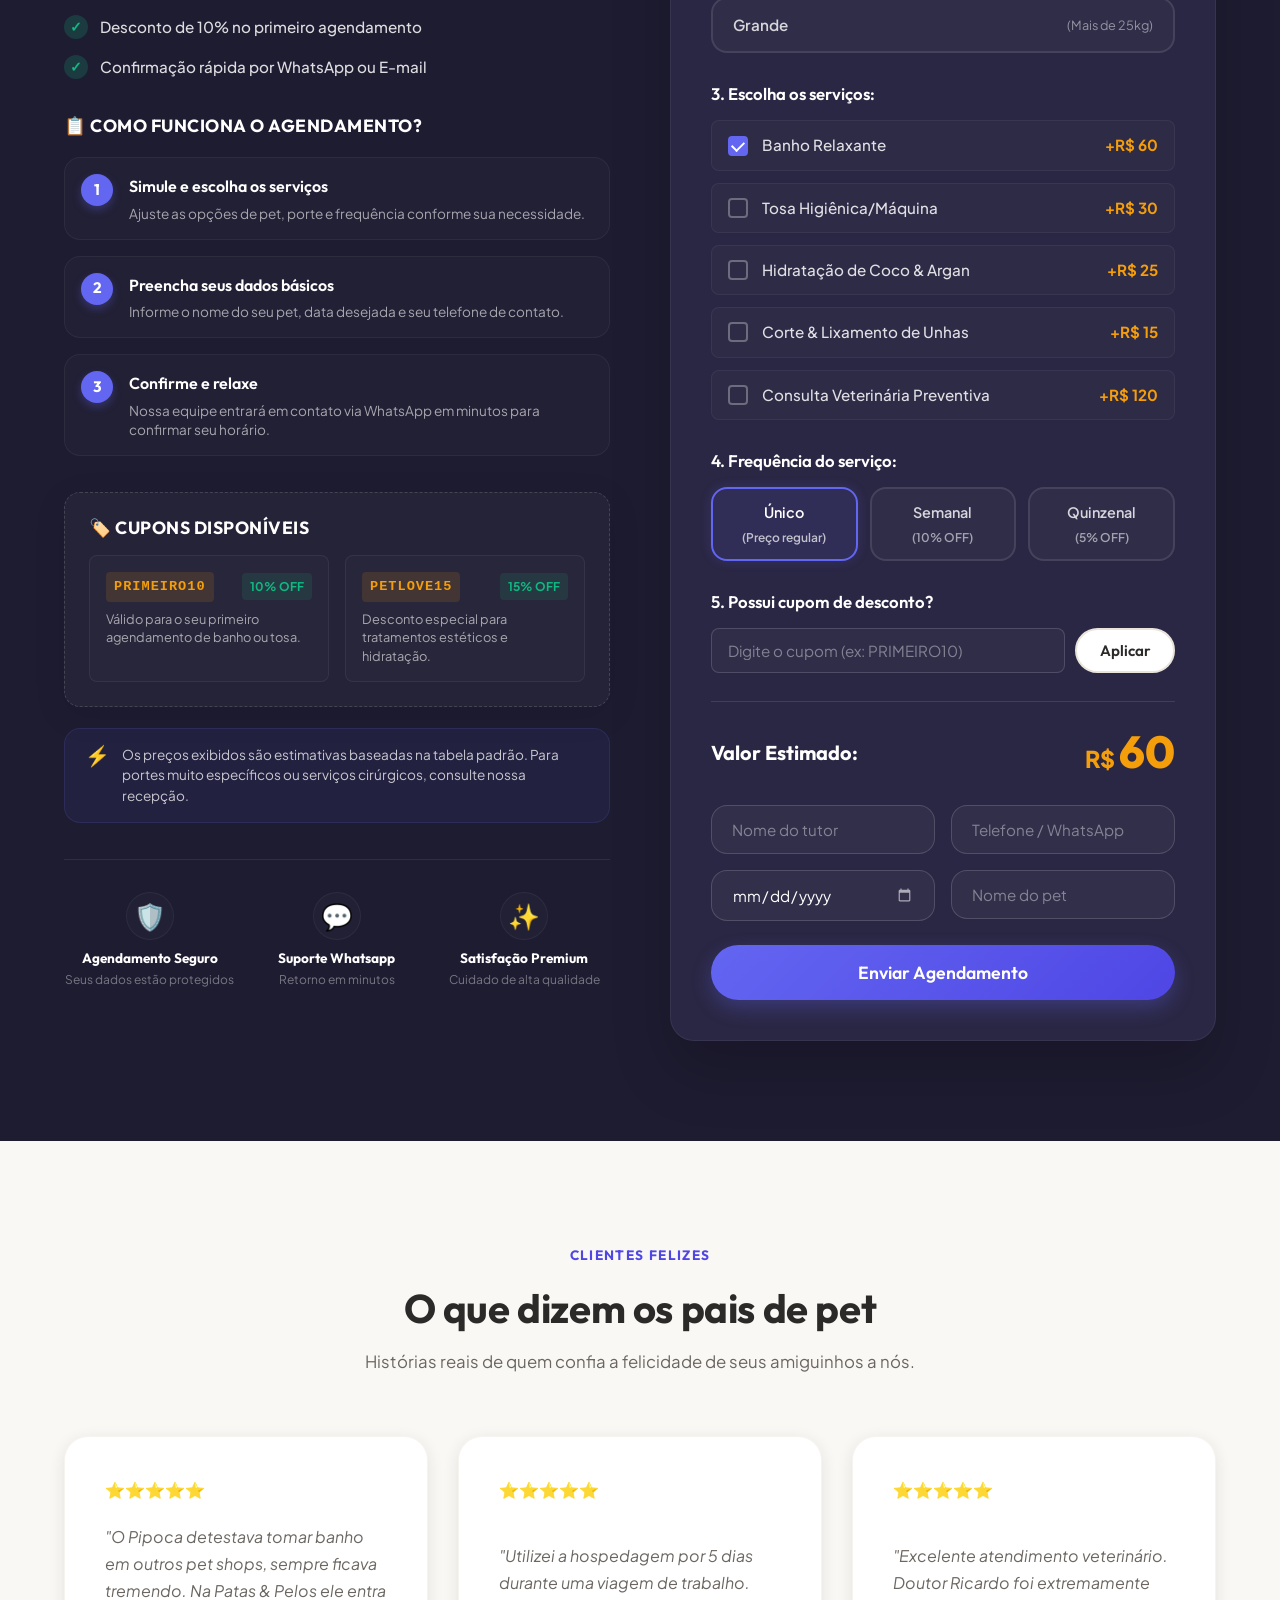
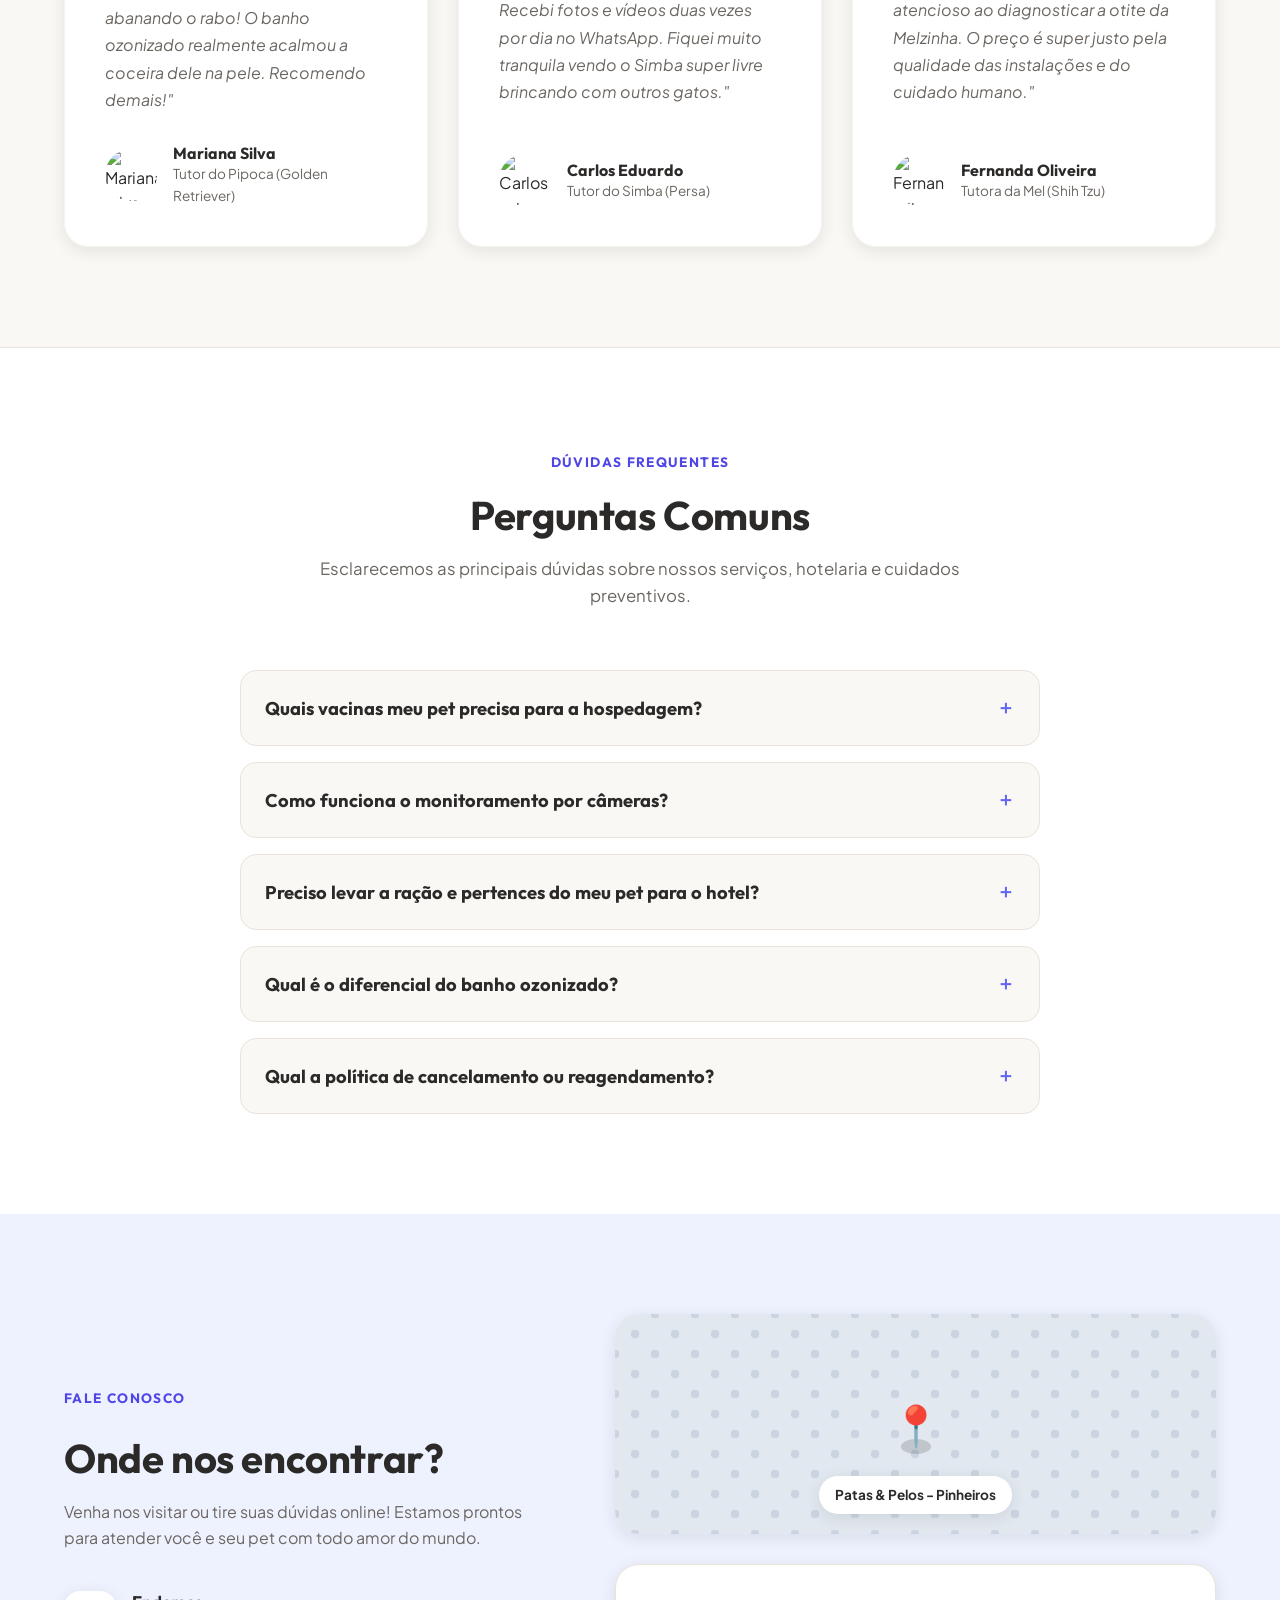
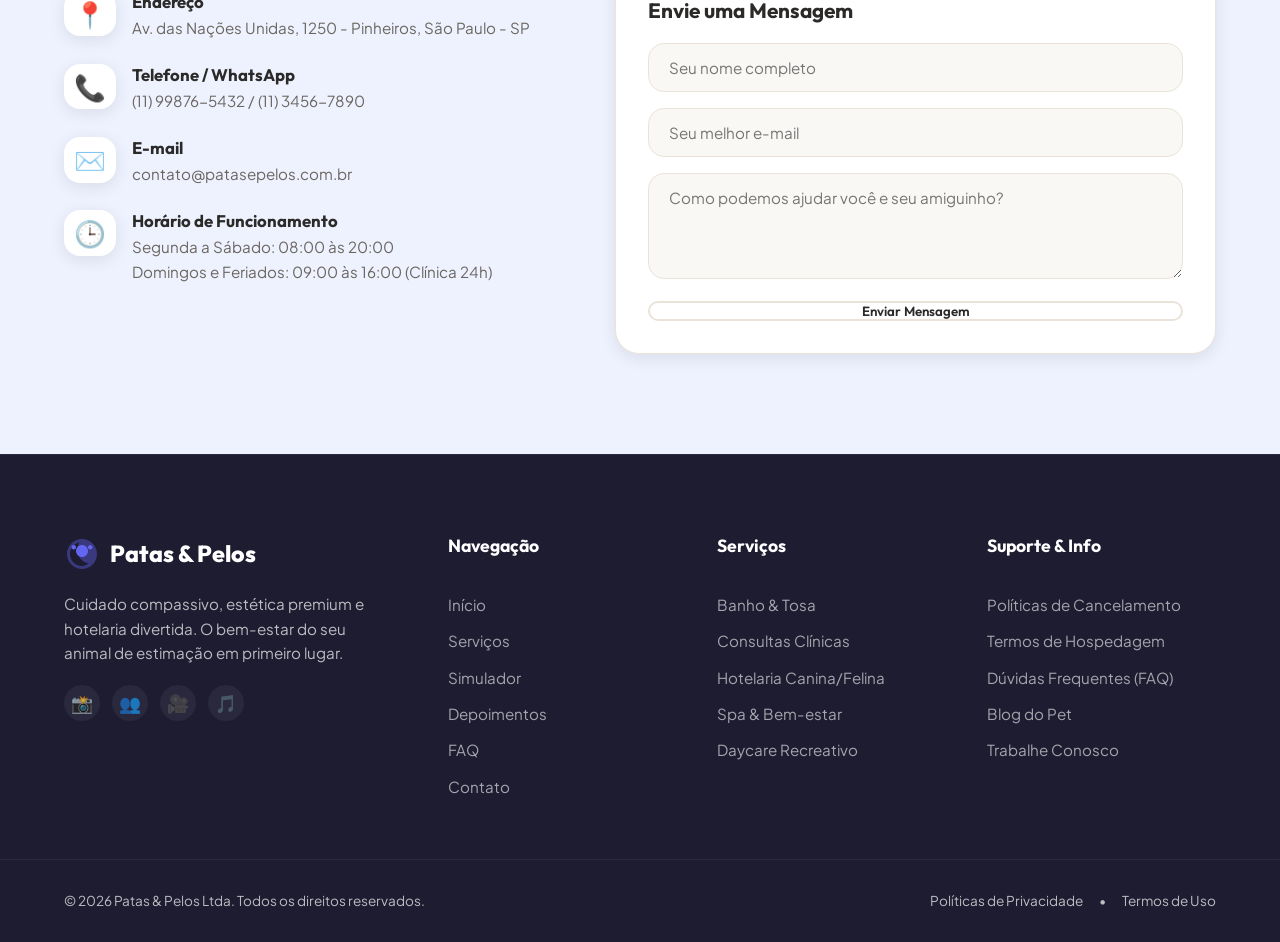
==== commit 6da36c0a: "tests" ====
--- a/index.html
+++ b/index.html
@@ -233,6 +233,10 @@
     <section class="calculator-section" id="calculadora">
         <div class="container calculator-container">
             <div class="calc-text">
+                <div class="calc-paw-badge reveal-zoom">
+                    <span class="paw-icon">🐾</span>
+                    <span class="badge-text">Simulador de Serviços</span>
+                </div>
                 <span class="section-tag tag-light">Simulador Online</span>
                 <h2 class="section-title">Monte o pacote ideal e estime o valor</h2>
                 <p>Selecione o tipo do seu pet, o porte e os serviços desejados para calcular uma estimativa na hora. Se gostar, envie o agendamento diretamente!</p>
@@ -306,6 +310,31 @@
                     <span class="info-alert-icon">⚡</span>
                     <p class="info-alert-text">Os preços exibidos são estimativas baseadas na tabela padrão. Para portes muito específicos ou serviços cirúrgicos, consulte nossa recepção.</p>
                 </div>
+
+                <!-- Trust & Guarantee Seal -->
+                <div class="calc-trust-badges reveal">
+                    <div class="trust-badge-item">
+                        <span class="trust-icon">🛡️</span>
+                        <div class="trust-info">
+                            <h6>Agendamento Seguro</h6>
+                            <p>Seus dados estão protegidos</p>
+                          </div>
+                      </div>
+                      <div class="trust-badge-item">
+                          <span class="trust-icon">💬</span>
+                          <div class="trust-info">
+                              <h6>Suporte Whatsapp</h6>
+                              <p>Retorno em minutos</p>
+                          </div>
+                      </div>
+                      <div class="trust-badge-item">
+                          <span class="trust-icon">✨</span>
+                          <div class="trust-info">
+                              <h6>Satisfação Premium</h6>
+                              <p>Cuidado de alta qualidade</p>
+                          </div>
+                      </div>
+                  </div>
             </div>
 
             <div class="calc-card">
